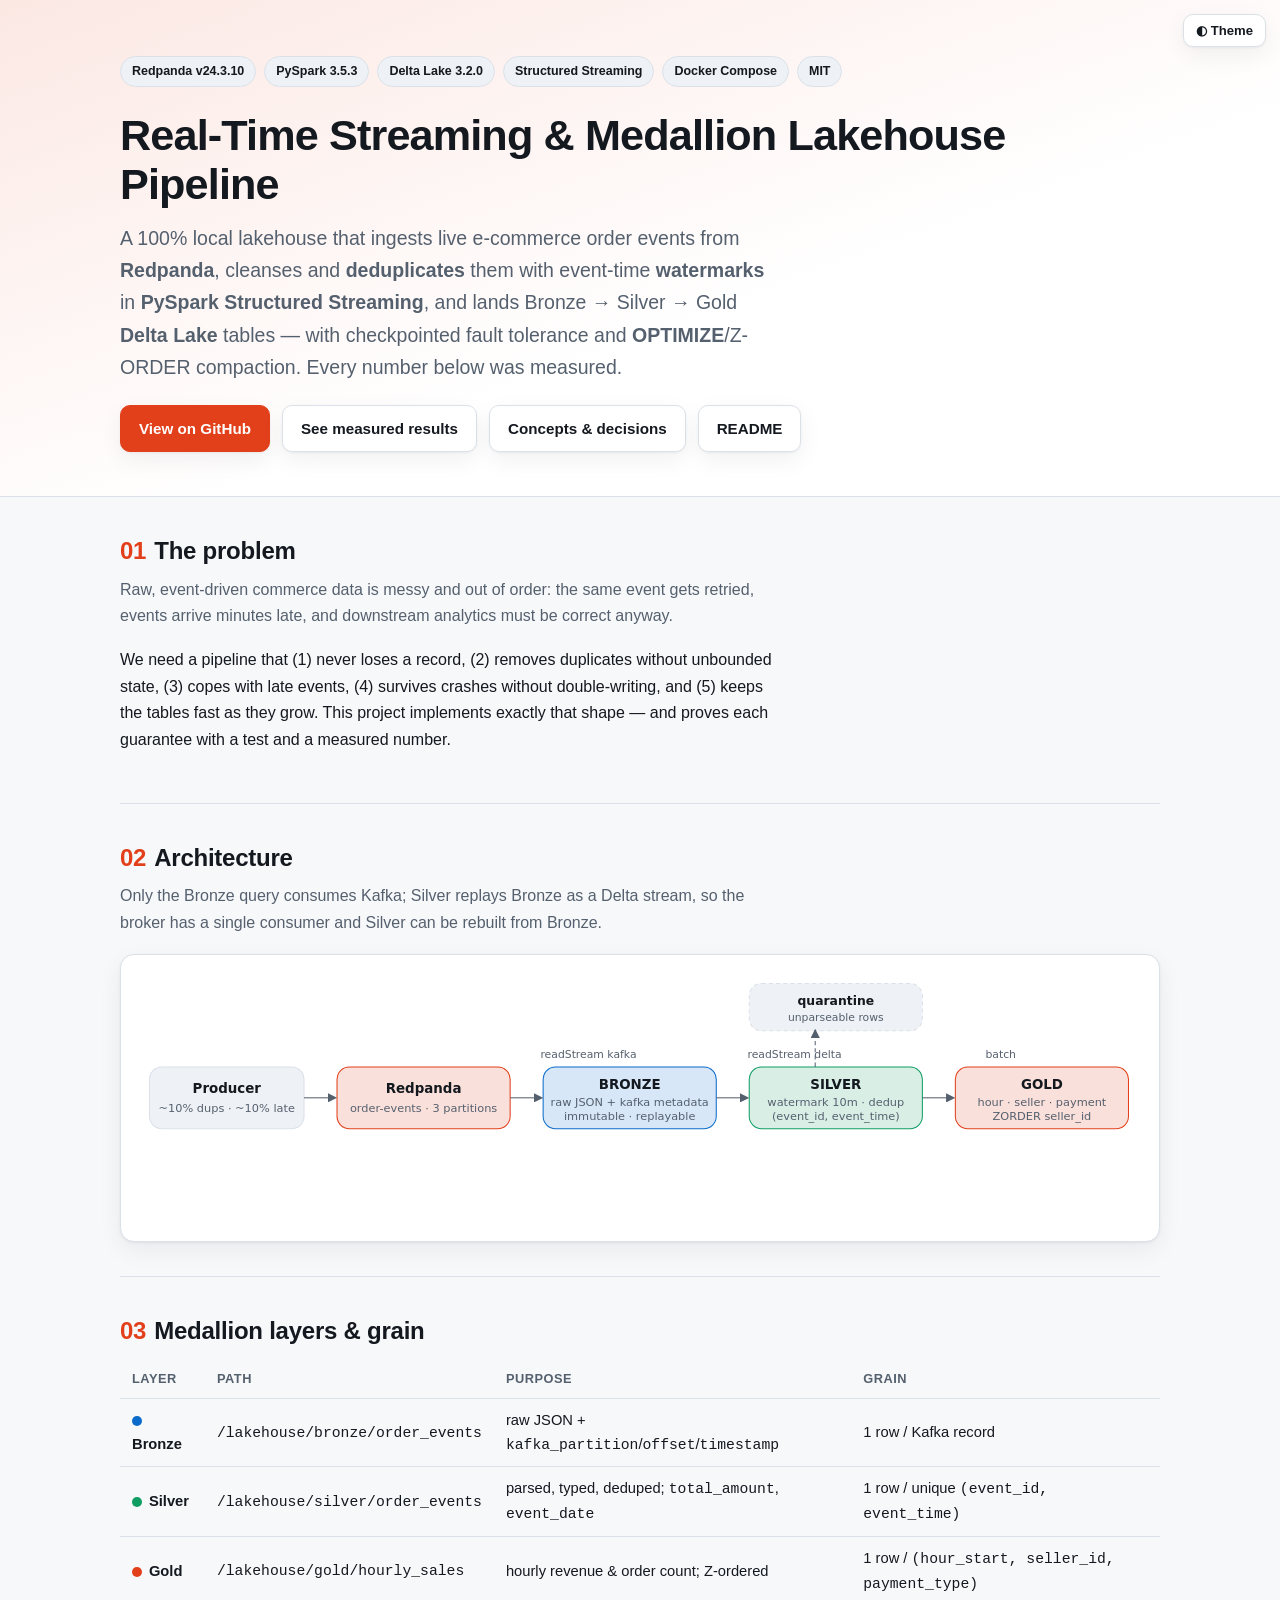
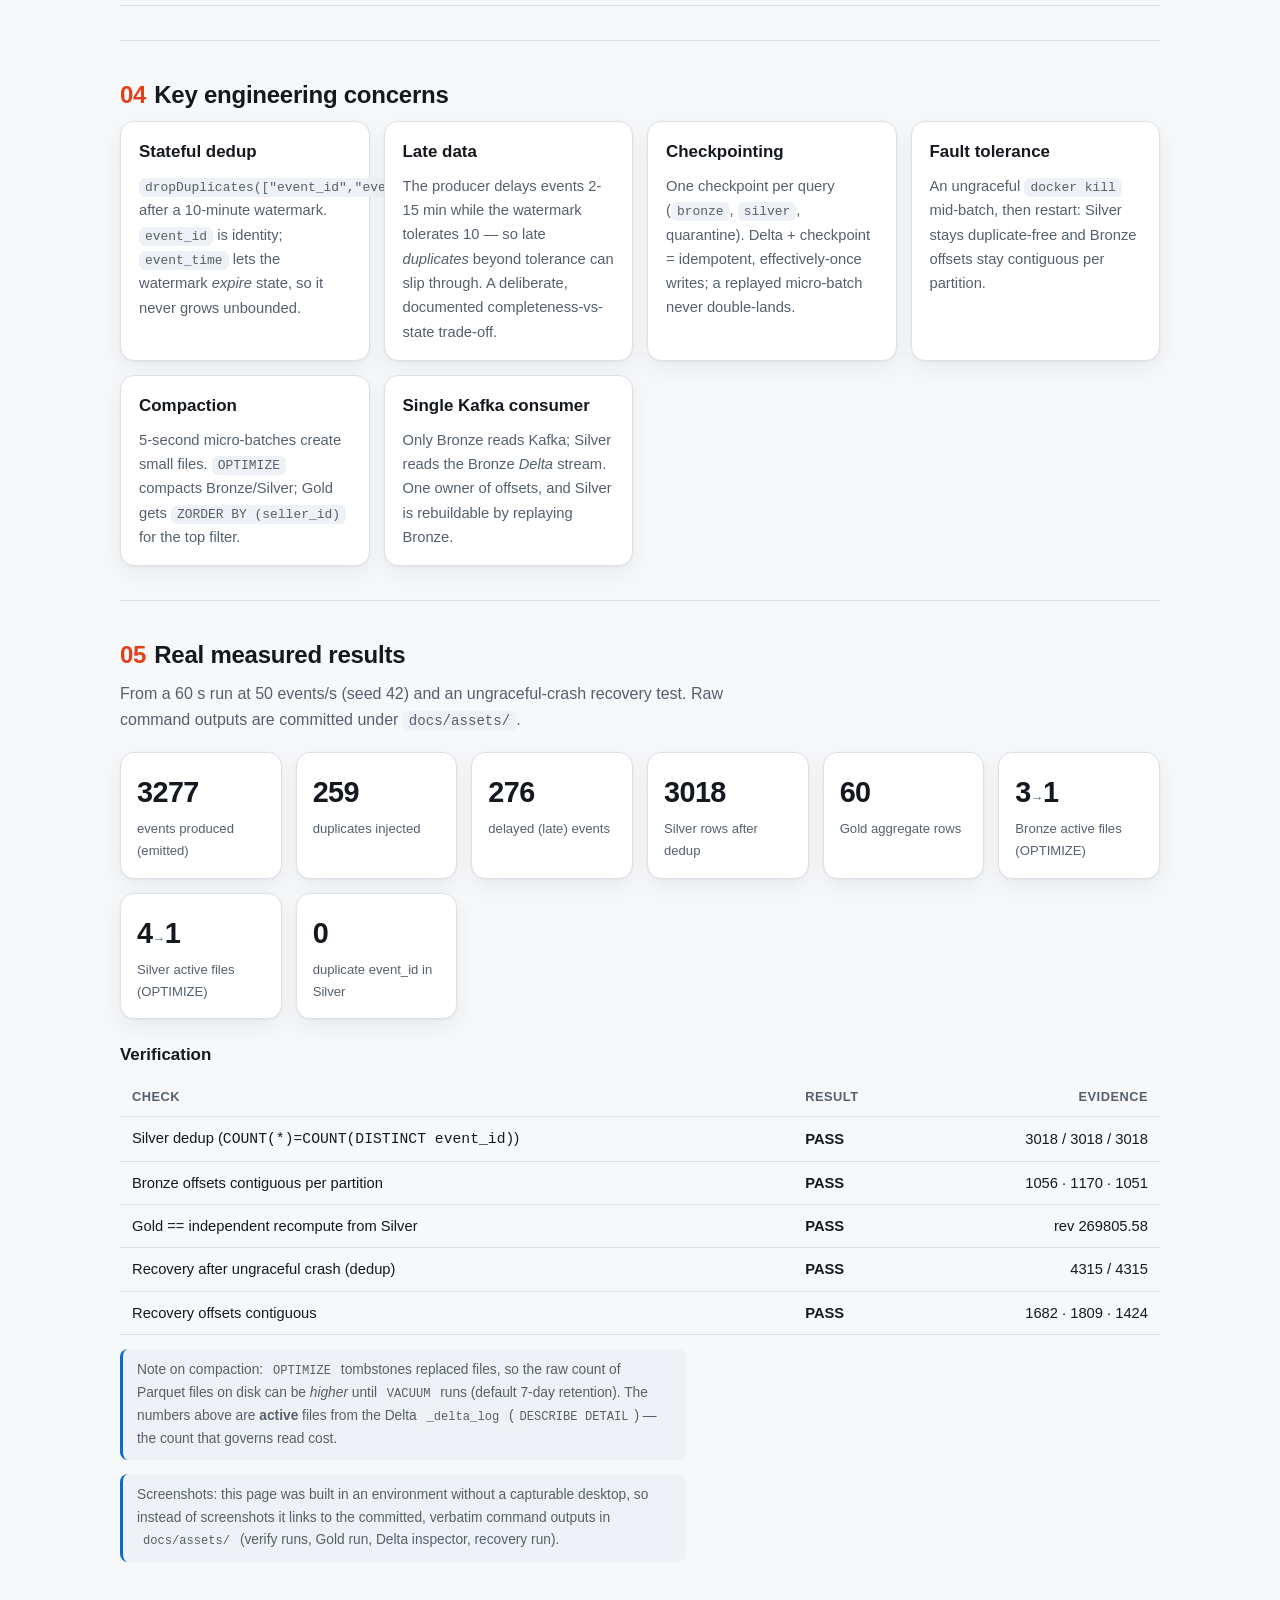
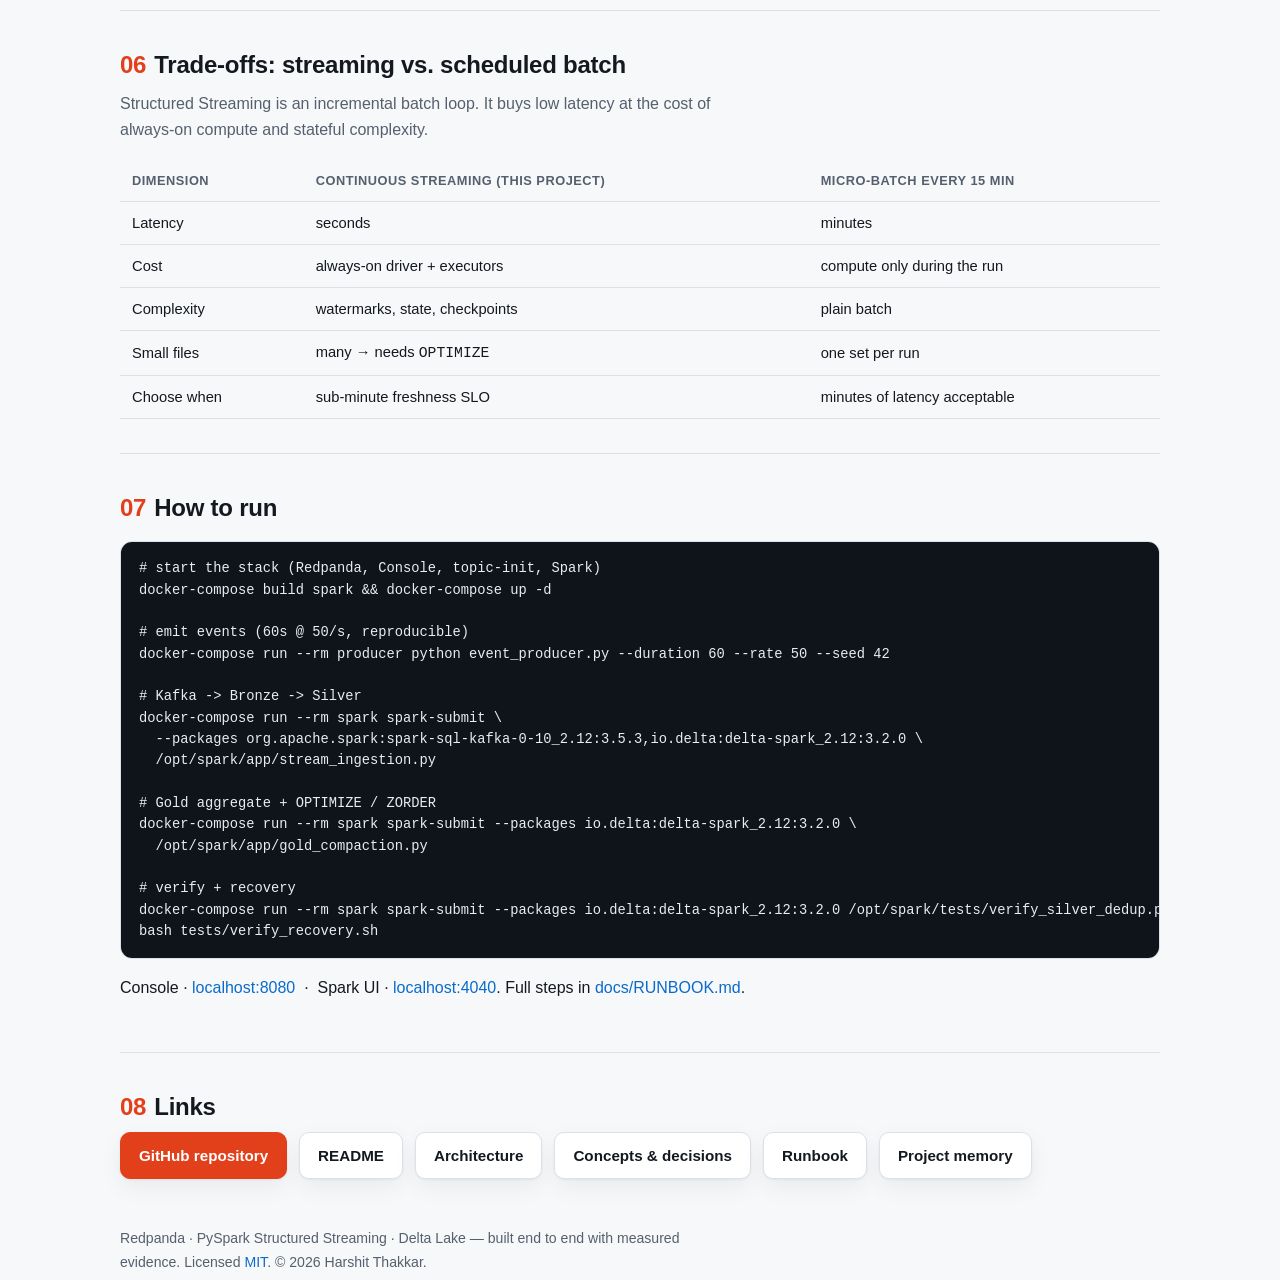
==== docs/index.html @ bb880f4d "docs: add README, architecture, concepts/decisions, runbook, MIT license, showcase page - README: ar" ====
<!DOCTYPE html>
<html lang="en">
<head>
<meta charset="utf-8" />
<meta name="viewport" content="width=device-width, initial-scale=1" />
<title>Real-Time Streaming & Medallion Lakehouse Pipeline — Redpanda · Spark · Delta Lake</title>
<meta name="description" content="A 100% local Medallion lakehouse: Redpanda (Kafka) → PySpark Structured Streaming → Delta Lake, with event-time watermark dedup, checkpoint recovery, and OPTIMIZE/Z-ORDER compaction. Real measured results." />
<meta name="author" content="Harshit Thakkar" />
<meta name="color-scheme" content="light dark" />
<meta property="og:type" content="website" />
<meta property="og:title" content="Real-Time Streaming & Medallion Lakehouse Pipeline" />
<meta property="og:description" content="Redpanda + PySpark Structured Streaming + Delta Lake. Watermark dedup (3277→3018 rows), checkpoint recovery, and OPTIMIZE (Bronze 3→1, Silver 4→1 active files). All numbers measured." />
<meta property="og:site_name" content="Medallion Lakehouse Pipeline" />
<meta name="twitter:card" content="summary_large_image" />
<meta name="twitter:title" content="Real-Time Streaming & Medallion Lakehouse Pipeline" />
<meta name="twitter:description" content="Redpanda + PySpark Structured Streaming + Delta Lake, with real measured results." />
<style>
  :root {
    --bg: #f7f8fa; --surface: #ffffff; --surface-2: #eef1f5;
    --text: #14181f; --muted: #55606e; --border: #dbe1e8;
    --accent: #e2401b; --accent-2: #0b6bcb; --accent-3: #0f9d63;
    --code-bg: #0f141b; --code-text: #e8edf3;
    --shadow: 0 1px 3px rgba(16,24,40,.06), 0 8px 24px rgba(16,24,40,.06);
    --radius: 14px; --maxw: 1080px;
  }
  @media (prefers-color-scheme: dark) {
    :root {
      --bg: #0b0f14; --surface: #131a22; --surface-2: #1b232e;
      --text: #e9eef5; --muted: #9aa7b6; --border: #253040;
      --accent: #ff6a45; --accent-2: #62b0ff; --accent-3: #4ad19a;
      --code-bg: #05080c; --code-text: #e8edf3;
      --shadow: 0 1px 3px rgba(0,0,0,.4), 0 10px 30px rgba(0,0,0,.35);
    }
  }
  :root[data-theme="light"] {
    --bg: #f7f8fa; --surface: #ffffff; --surface-2: #eef1f5;
    --text: #14181f; --muted: #55606e; --border: #dbe1e8;
    --accent: #e2401b; --accent-2: #0b6bcb; --accent-3: #0f9d63;
    --code-bg: #0f141b; --code-text: #e8edf3; --shadow: 0 1px 3px rgba(16,24,40,.06), 0 8px 24px rgba(16,24,40,.06);
  }
  :root[data-theme="dark"] {
    --bg: #0b0f14; --surface: #131a22; --surface-2: #1b232e;
    --text: #e9eef5; --muted: #9aa7b6; --border: #253040;
    --accent: #ff6a45; --accent-2: #62b0ff; --accent-3: #4ad19a;
    --code-bg: #05080c; --code-text: #e8edf3; --shadow: 0 1px 3px rgba(0,0,0,.4), 0 10px 30px rgba(0,0,0,.35);
  }
  * { box-sizing: border-box; }
  html { scroll-behavior: smooth; }
  body {
    margin: 0; background: var(--bg); color: var(--text);
    font: 16px/1.65 -apple-system, BlinkMacSystemFont, "Segoe UI", Roboto, Helvetica, Arial, sans-serif;
    -webkit-font-smoothing: antialiased;
  }
  a { color: var(--accent-2); text-decoration: none; }
  a:hover { text-decoration: underline; }
  .wrap { max-width: var(--maxw); margin: 0 auto; padding: 0 20px; }
  header.hero {
    background: linear-gradient(160deg, color-mix(in srgb, var(--accent) 12%, var(--surface)), var(--surface) 60%);
    border-bottom: 1px solid var(--border);
    padding: 56px 0 44px;
  }
  .hero h1 { font-size: clamp(1.7rem, 4.2vw, 2.7rem); line-height: 1.15; margin: 0 0 12px; letter-spacing: -.02em; }
  .hero .pitch { font-size: clamp(1rem, 2.2vw, 1.22rem); color: var(--muted); max-width: 60ch; margin: 0 0 22px; }
  .badges { display: flex; flex-wrap: wrap; gap: 8px; margin-bottom: 24px; }
  .badge {
    font-size: .78rem; font-weight: 600; padding: 4px 11px; border-radius: 999px;
    background: var(--surface-2); border: 1px solid var(--border); color: var(--text);
  }
  .cta { display: flex; flex-wrap: wrap; gap: 12px; }
  .btn {
    display: inline-block; padding: 10px 18px; border-radius: 10px; font-weight: 600; font-size: .95rem;
    border: 1px solid var(--border); background: var(--surface); color: var(--text); box-shadow: var(--shadow);
  }
  .btn.primary { background: var(--accent); border-color: var(--accent); color: #fff; }
  .btn.primary:hover { filter: brightness(1.06); }
  .btn:hover { text-decoration: none; }
  main { padding: 8px 0 60px; }
  section { padding: 34px 0; border-bottom: 1px solid var(--border); }
  section:last-child { border-bottom: 0; }
  h2 { font-size: 1.5rem; letter-spacing: -.01em; margin: 0 0 6px; }
  h2 .num { color: var(--accent); font-variant-numeric: tabular-nums; margin-right: 8px; }
  .lead { color: var(--muted); margin: 0 0 18px; max-width: 72ch; }
  h3 { font-size: 1.06rem; margin: 22px 0 8px; }
  p { max-width: 74ch; }
  pre {
    background: var(--code-bg); color: var(--code-text); border-radius: 12px; padding: 16px 18px;
    overflow-x: auto; font-size: .86rem; line-height: 1.55; border: 1px solid var(--border);
  }
  code { font-family: "SF Mono", ui-monospace, SFMono-Regular, Menlo, Consolas, monospace; }
  p code, li code { background: var(--surface-2); padding: 2px 6px; border-radius: 6px; font-size: .88em; }
  .diagram { background: var(--surface); border: 1px solid var(--border); border-radius: var(--radius); padding: 14px; box-shadow: var(--shadow); overflow-x: auto; }
  .diagram svg { display: block; width: 100%; height: auto; min-width: 720px; }
  .cards { display: grid; grid-template-columns: repeat(auto-fit, minmax(220px, 1fr)); gap: 14px; }
  .card { background: var(--surface); border: 1px solid var(--border); border-radius: var(--radius); padding: 16px 18px; box-shadow: var(--shadow); }
  .card h3 { margin-top: 0; }
  .card p { color: var(--muted); font-size: .92rem; margin: 6px 0 0; }
  .kpis { display: grid; grid-template-columns: repeat(auto-fit, minmax(150px, 1fr)); gap: 14px; margin-top: 8px; }
  .kpi { background: var(--surface); border: 1px solid var(--border); border-radius: var(--radius); padding: 16px; box-shadow: var(--shadow); }
  .kpi .v { font-size: clamp(1.3rem, 3vw, 1.8rem); font-weight: 700; letter-spacing: -.02em; font-variant-numeric: tabular-nums; }
  .kpi .v .u { font-size: .8rem; color: var(--muted); font-weight: 500; }
  .kpi .l { font-size: .82rem; color: var(--muted); margin-top: 2px; }
  table { width: 100%; border-collapse: collapse; margin-top: 8px; font-size: .92rem; }
  th, td { text-align: left; padding: 9px 12px; border-bottom: 1px solid var(--border); }
  th { color: var(--muted); font-weight: 600; font-size: .8rem; text-transform: uppercase; letter-spacing: .04em; }
  td.num, th.num { text-align: right; font-variant-numeric: tabular-nums; }
  .layer-pill { display:inline-block; width:.62rem; height:.62rem; border-radius:50%; margin-right:7px; vertical-align: middle; }
  .b { background: var(--accent-2);} .s { background: var(--accent-3);} .g { background: var(--accent);}
  .note { font-size: .86rem; color: var(--muted); background: var(--surface-2); border-left: 3px solid var(--accent-2); padding: 10px 14px; border-radius: 8px; }
  footer { padding: 28px 0 50px; color: var(--muted); font-size: .88rem; }
  .toggle {
    position: fixed; top: 14px; right: 14px; z-index: 20; cursor: pointer;
    background: var(--surface); color: var(--text); border: 1px solid var(--border);
    border-radius: 10px; padding: 8px 12px; font-size: .82rem; font-weight: 600; box-shadow: var(--shadow);
  }
  .skip { position:absolute; left:-999px; } .skip:focus { left: 12px; top: 12px; background: var(--surface); padding: 8px 12px; border-radius: 8px; z-index: 30; }
  @media (max-width: 620px) { header.hero { padding: 44px 0 34px; } section { padding: 26px 0; } }
  @media (prefers-reduced-motion: reduce) { html { scroll-behavior: auto; } }
</style>
</head>
<body>
<a class="skip" href="#main">Skip to content</a>
<button class="toggle" id="themeToggle" aria-label="Toggle colour theme">◐ Theme</button>

<header class="hero">
  <div class="wrap">
    <div class="badges" aria-label="Technology stack">
      <span class="badge">Redpanda v24.3.10</span>
      <span class="badge">PySpark 3.5.3</span>
      <span class="badge">Delta Lake 3.2.0</span>
      <span class="badge">Structured Streaming</span>
      <span class="badge">Docker Compose</span>
      <span class="badge">MIT</span>
    </div>
    <h1>Real-Time Streaming &amp; Medallion Lakehouse Pipeline</h1>
    <p class="pitch">A 100% local lakehouse that ingests live e-commerce order events from
      <strong>Redpanda</strong>, cleanses and <strong>deduplicates</strong> them with event-time
      <strong>watermarks</strong> in <strong>PySpark Structured Streaming</strong>, and lands
      Bronze → Silver → Gold <strong>Delta Lake</strong> tables — with checkpointed fault
      tolerance and <strong>OPTIMIZE</strong>/Z-ORDER compaction. Every number below was measured.</p>
    <div class="cta">
      <a class="btn primary" href="https://github.com/saber2164/Real-Time-Streaming-Medallion-Lakehouse-Pipeline-">View on GitHub</a>
      <a class="btn" href="#results">See measured results</a>
      <a class="btn" href="../docs/CONCEPTS_AND_DESIGN_DECISIONS.md">Concepts &amp; decisions</a>
      <a class="btn" href="../README.md">README</a>
    </div>
  </div>
</header>

<main id="main" class="wrap">

  <section id="problem">
    <h2><span class="num">01</span>The problem</h2>
    <p class="lead">Raw, event-driven commerce data is messy and out of order: the same event
      gets retried, events arrive minutes late, and downstream analytics must be correct anyway.</p>
    <p>We need a pipeline that (1) never loses a record, (2) removes duplicates without unbounded
      state, (3) copes with late events, (4) survives crashes without double-writing, and
      (5) keeps the tables fast as they grow. This project implements exactly that shape — and
      proves each guarantee with a test and a measured number.</p>
  </section>

  <section id="architecture">
    <h2><span class="num">02</span>Architecture</h2>
    <p class="lead">Only the Bronze query consumes Kafka; Silver replays Bronze as a Delta stream,
      so the broker has a single consumer and Silver can be rebuilt from Bronze.</p>
    <div class="diagram">
      <svg viewBox="0 0 980 250" role="img" aria-label="Pipeline diagram: producer to Redpanda to Bronze to Silver to Gold, with a quarantine branch">
        <defs>
          <marker id="arw" markerWidth="9" markerHeight="9" refX="7" refY="4.5" orient="auto">
            <path d="M0,0 L9,4.5 L0,9 z" fill="var(--muted)"/>
          </marker>
        </defs>
        <g font-family="ui-sans-serif, system-ui, sans-serif" font-size="13">
          <!-- Producer -->
          <rect x="14" y="95" width="150" height="60" rx="12" fill="var(--surface-2)" stroke="var(--border)"/>
          <text x="89" y="120" text-anchor="middle" fill="var(--text)" font-weight="700">Producer</text>
          <text x="89" y="139" text-anchor="middle" fill="var(--muted)" font-size="11">~10% dups · ~10% late</text>

          <!-- Redpanda -->
          <rect x="196" y="95" width="168" height="60" rx="12" fill="color-mix(in srgb, var(--accent) 16%, var(--surface))" stroke="var(--accent)"/>
          <text x="280" y="120" text-anchor="middle" fill="var(--text)" font-weight="700">Redpanda</text>
          <text x="280" y="139" text-anchor="middle" fill="var(--muted)" font-size="11">order-events · 3 partitions</text>

          <!-- Bronze -->
          <rect x="396" y="95" width="168" height="60" rx="12" fill="color-mix(in srgb, var(--accent-2) 16%, var(--surface))" stroke="var(--accent-2)"/>
          <text x="480" y="116" text-anchor="middle" fill="var(--text)" font-weight="700">BRONZE</text>
          <text x="480" y="133" text-anchor="middle" fill="var(--muted)" font-size="11">raw JSON + kafka metadata</text>
          <text x="480" y="147" text-anchor="middle" fill="var(--muted)" font-size="11">immutable · replayable</text>

          <!-- Silver -->
          <rect x="596" y="95" width="168" height="60" rx="12" fill="color-mix(in srgb, var(--accent-3) 16%, var(--surface))" stroke="var(--accent-3)"/>
          <text x="680" y="116" text-anchor="middle" fill="var(--text)" font-weight="700">SILVER</text>
          <text x="680" y="133" text-anchor="middle" fill="var(--muted)" font-size="11">watermark 10m · dedup</text>
          <text x="680" y="147" text-anchor="middle" fill="var(--muted)" font-size="11">(event_id, event_time)</text>

          <!-- Gold -->
          <rect x="796" y="95" width="168" height="60" rx="12" fill="color-mix(in srgb, var(--accent) 16%, var(--surface))" stroke="var(--accent)"/>
          <text x="880" y="116" text-anchor="middle" fill="var(--text)" font-weight="700">GOLD</text>
          <text x="880" y="133" text-anchor="middle" fill="var(--muted)" font-size="11">hour · seller · payment</text>
          <text x="880" y="147" text-anchor="middle" fill="var(--muted)" font-size="11">ZORDER seller_id</text>

          <!-- Quarantine -->
          <rect x="596" y="14" width="168" height="46" rx="12" fill="var(--surface-2)" stroke="var(--border)" stroke-dasharray="4 3"/>
          <text x="680" y="35" text-anchor="middle" fill="var(--text)" font-size="12" font-weight="600">quarantine</text>
          <text x="680" y="50" text-anchor="middle" fill="var(--muted)" font-size="10.5">unparseable rows</text>

          <!-- arrows -->
          <line x1="164" y1="125" x2="194" y2="125" stroke="var(--muted)" marker-end="url(#arw)"/>
          <line x1="364" y1="125" x2="394" y2="125" stroke="var(--muted)" marker-end="url(#arw)"/>
          <line x1="564" y1="125" x2="594" y2="125" stroke="var(--muted)" marker-end="url(#arw)"/>
          <line x1="764" y1="125" x2="794" y2="125" stroke="var(--muted)" marker-end="url(#arw)"/>
          <path d="M660,95 C660,70 660,60 660,60" fill="none" stroke="var(--muted)" marker-end="url(#arw)" stroke-dasharray="4 3"/>
          <text x="440" y="86" text-anchor="middle" fill="var(--muted)" font-size="10.5">readStream kafka</text>
          <text x="640" y="86" text-anchor="middle" fill="var(--muted)" font-size="10.5">readStream delta</text>
          <text x="840" y="86" text-anchor="middle" fill="var(--muted)" font-size="10.5">batch</text>
        </g>
      </svg>
    </div>
  </section>

  <section id="layers">
    <h2><span class="num">03</span>Medallion layers &amp; grain</h2>
    <table>
      <thead><tr><th>Layer</th><th>Path</th><th>Purpose</th><th>Grain</th></tr></thead>
      <tbody>
        <tr><td><span class="layer-pill b"></span><strong>Bronze</strong></td><td><code>/lakehouse/bronze/order_events</code></td><td>raw JSON + <code>kafka_partition</code>/<code>offset</code>/<code>timestamp</code></td><td>1 row / Kafka record</td></tr>
        <tr><td><span class="layer-pill s"></span><strong>Silver</strong></td><td><code>/lakehouse/silver/order_events</code></td><td>parsed, typed, deduped; <code>total_amount</code>, <code>event_date</code></td><td>1 row / unique <code>(event_id, event_time)</code></td></tr>
        <tr><td><span class="layer-pill g"></span><strong>Gold</strong></td><td><code>/lakehouse/gold/hourly_sales</code></td><td>hourly revenue &amp; order count; Z-ordered</td><td>1 row / <code>(hour_start, seller_id, payment_type)</code></td></tr>
      </tbody>
    </table>
  </section>

  <section id="concerns">
    <h2><span class="num">04</span>Key engineering concerns</h2>
    <div class="cards">
      <div class="card">
        <h3>Stateful dedup</h3>
        <p><code>dropDuplicates(["event_id","event_time"])</code> after a 10-minute watermark.
          <code>event_id</code> is identity; <code>event_time</code> lets the watermark <em>expire</em>
          state, so it never grows unbounded.</p>
      </div>
      <div class="card">
        <h3>Late data</h3>
        <p>The producer delays events 2-15 min while the watermark tolerates 10 — so late
          <em>duplicates</em> beyond tolerance can slip through. A deliberate, documented
          completeness-vs-state trade-off.</p>
      </div>
      <div class="card">
        <h3>Checkpointing</h3>
        <p>One checkpoint per query (<code>bronze</code>, <code>silver</code>, quarantine).
          Delta + checkpoint = idempotent, effectively-once writes; a replayed micro-batch
          never double-lands.</p>
      </div>
      <div class="card">
        <h3>Fault tolerance</h3>
        <p>An ungraceful <code>docker kill</code> mid-batch, then restart: Silver stays duplicate-free
          and Bronze offsets stay contiguous per partition.</p>
      </div>
      <div class="card">
        <h3>Compaction</h3>
        <p>5-second micro-batches create small files. <code>OPTIMIZE</code> compacts Bronze/Silver;
          Gold gets <code>ZORDER BY (seller_id)</code> for the top filter.</p>
      </div>
      <div class="card">
        <h3>Single Kafka consumer</h3>
        <p>Only Bronze reads Kafka; Silver reads the Bronze <em>Delta</em> stream. One owner of
          offsets, and Silver is rebuildable by replaying Bronze.</p>
      </div>
    </div>
  </section>

  <section id="results">
    <h2><span class="num">05</span>Real measured results</h2>
    <p class="lead">From a 60 s run at 50 events/s (seed 42) and an ungraceful-crash recovery
      test. Raw command outputs are committed under <code>docs/assets/</code>.</p>
    <div class="kpis">
      <div class="kpi"><div class="v">3277</div><div class="l">events produced (emitted)</div></div>
      <div class="kpi"><div class="v">259</div><div class="l">duplicates injected</div></div>
      <div class="kpi"><div class="v">276</div><div class="l">delayed (late) events</div></div>
      <div class="kpi"><div class="v">3018</div><div class="l">Silver rows after dedup</div></div>
      <div class="kpi"><div class="v">60</div><div class="l">Gold aggregate rows</div></div>
      <div class="kpi"><div class="v">3<span class="u">→</span>1</div><div class="l">Bronze active files (OPTIMIZE)</div></div>
      <div class="kpi"><div class="v">4<span class="u">→</span>1</div><div class="l">Silver active files (OPTIMIZE)</div></div>
      <div class="kpi"><div class="v">0</div><div class="l">duplicate event_id in Silver</div></div>
    </div>

    <h3>Verification</h3>
    <table>
      <thead><tr><th>Check</th><th>Result</th><th class="num">Evidence</th></tr></thead>
      <tbody>
        <tr><td>Silver dedup (<code>COUNT(*)=COUNT(DISTINCT event_id)</code>)</td><td><strong>PASS</strong></td><td class="num">3018 / 3018 / 3018</td></tr>
        <tr><td>Bronze offsets contiguous per partition</td><td><strong>PASS</strong></td><td class="num">1056 · 1170 · 1051</td></tr>
        <tr><td>Gold == independent recompute from Silver</td><td><strong>PASS</strong></td><td class="num">rev 269805.58</td></tr>
        <tr><td>Recovery after ungraceful crash (dedup)</td><td><strong>PASS</strong></td><td class="num">4315 / 4315</td></tr>
        <tr><td>Recovery offsets contiguous</td><td><strong>PASS</strong></td><td class="num">1682 · 1809 · 1424</td></tr>
      </tbody>
    </table>

    <p class="note">Note on compaction: <code>OPTIMIZE</code> tombstones replaced files, so the
      raw count of Parquet files on disk can be <em>higher</em> until <code>VACUUM</code> runs
      (default 7-day retention). The numbers above are <strong>active</strong> files from the
      Delta <code>_delta_log</code> (<code>DESCRIBE DETAIL</code>) — the count that governs read cost.</p>

    <p class="note">Screenshots: this page was built in an environment without a capturable
      desktop, so instead of screenshots it links to the committed, verbatim command outputs in
      <code>docs/assets/</code> (verify runs, Gold run, Delta inspector, recovery run).</p>
  </section>

  <section id="tradeoffs">
    <h2><span class="num">06</span>Trade-offs: streaming vs. scheduled batch</h2>
    <p class="lead">Structured Streaming is an incremental batch loop. It buys low latency at the
      cost of always-on compute and stateful complexity.</p>
    <table>
      <thead><tr><th>Dimension</th><th>Continuous streaming (this project)</th><th>Micro-batch every 15 min</th></tr></thead>
      <tbody>
        <tr><td>Latency</td><td>seconds</td><td>minutes</td></tr>
        <tr><td>Cost</td><td>always-on driver + executors</td><td>compute only during the run</td></tr>
        <tr><td>Complexity</td><td>watermarks, state, checkpoints</td><td>plain batch</td></tr>
        <tr><td>Small files</td><td>many → needs <code>OPTIMIZE</code></td><td>one set per run</td></tr>
        <tr><td>Choose when</td><td>sub-minute freshness SLO</td><td>minutes of latency acceptable</td></tr>
      </tbody>
    </table>
  </section>

  <section id="run">
    <h2><span class="num">07</span>How to run</h2>
<pre><code># start the stack (Redpanda, Console, topic-init, Spark)
docker-compose build spark &amp;&amp; docker-compose up -d

# emit events (60s @ 50/s, reproducible)
docker-compose run --rm producer python event_producer.py --duration 60 --rate 50 --seed 42

# Kafka -&gt; Bronze -&gt; Silver
docker-compose run --rm spark spark-submit \
  --packages org.apache.spark:spark-sql-kafka-0-10_2.12:3.5.3,io.delta:delta-spark_2.12:3.2.0 \
  /opt/spark/app/stream_ingestion.py

# Gold aggregate + OPTIMIZE / ZORDER
docker-compose run --rm spark spark-submit --packages io.delta:delta-spark_2.12:3.2.0 \
  /opt/spark/app/gold_compaction.py

# verify + recovery
docker-compose run --rm spark spark-submit --packages io.delta:delta-spark_2.12:3.2.0 /opt/spark/tests/verify_silver_dedup.py
bash tests/verify_recovery.sh</code></pre>
    <p>Console · <a href="http://localhost:8080">localhost:8080</a> &nbsp;·&nbsp; Spark UI ·
      <a href="http://localhost:4040">localhost:4040</a>. Full steps in
      <a href="../docs/RUNBOOK.md">docs/RUNBOOK.md</a>.</p>
  </section>

  <section id="links">
    <h2><span class="num">08</span>Links</h2>
    <div class="cta">
      <a class="btn primary" href="https://github.com/saber2164/Real-Time-Streaming-Medallion-Lakehouse-Pipeline-">GitHub repository</a>
      <a class="btn" href="../README.md">README</a>
      <a class="btn" href="../docs/ARCHITECTURE.md">Architecture</a>
      <a class="btn" href="../docs/CONCEPTS_AND_DESIGN_DECISIONS.md">Concepts &amp; decisions</a>
      <a class="btn" href="../docs/RUNBOOK.md">Runbook</a>
      <a class="btn" href="../PROJECT_MEMORY.md">Project memory</a>
    </div>
  </section>

</main>

<footer class="wrap">
  <p>Redpanda · PySpark Structured Streaming · Delta Lake — built end to end with measured
     evidence. Licensed <a href="../LICENSE">MIT</a>. © 2026 Harshit Thakkar.</p>
</footer>

<script>
  (function () {
    var root = document.documentElement;
    var btn = document.getElementById('themeToggle');
    var saved = null;
    try { saved = localStorage.getItem('theme'); } catch (e) {}
    if (saved) root.setAttribute('data-theme', saved);
    btn.addEventListener('click', function () {
      var current = root.getAttribute('data-theme');
      if (!current) {
        current = window.matchMedia('(prefers-color-scheme: dark)').matches ? 'dark' : 'light';
      }
      var next = current === 'dark' ? 'light' : 'dark';
      root.setAttribute('data-theme', next);
      try { localStorage.setItem('theme', next); } catch (e) {}
    });
  })();
</script>
</body>
</html>
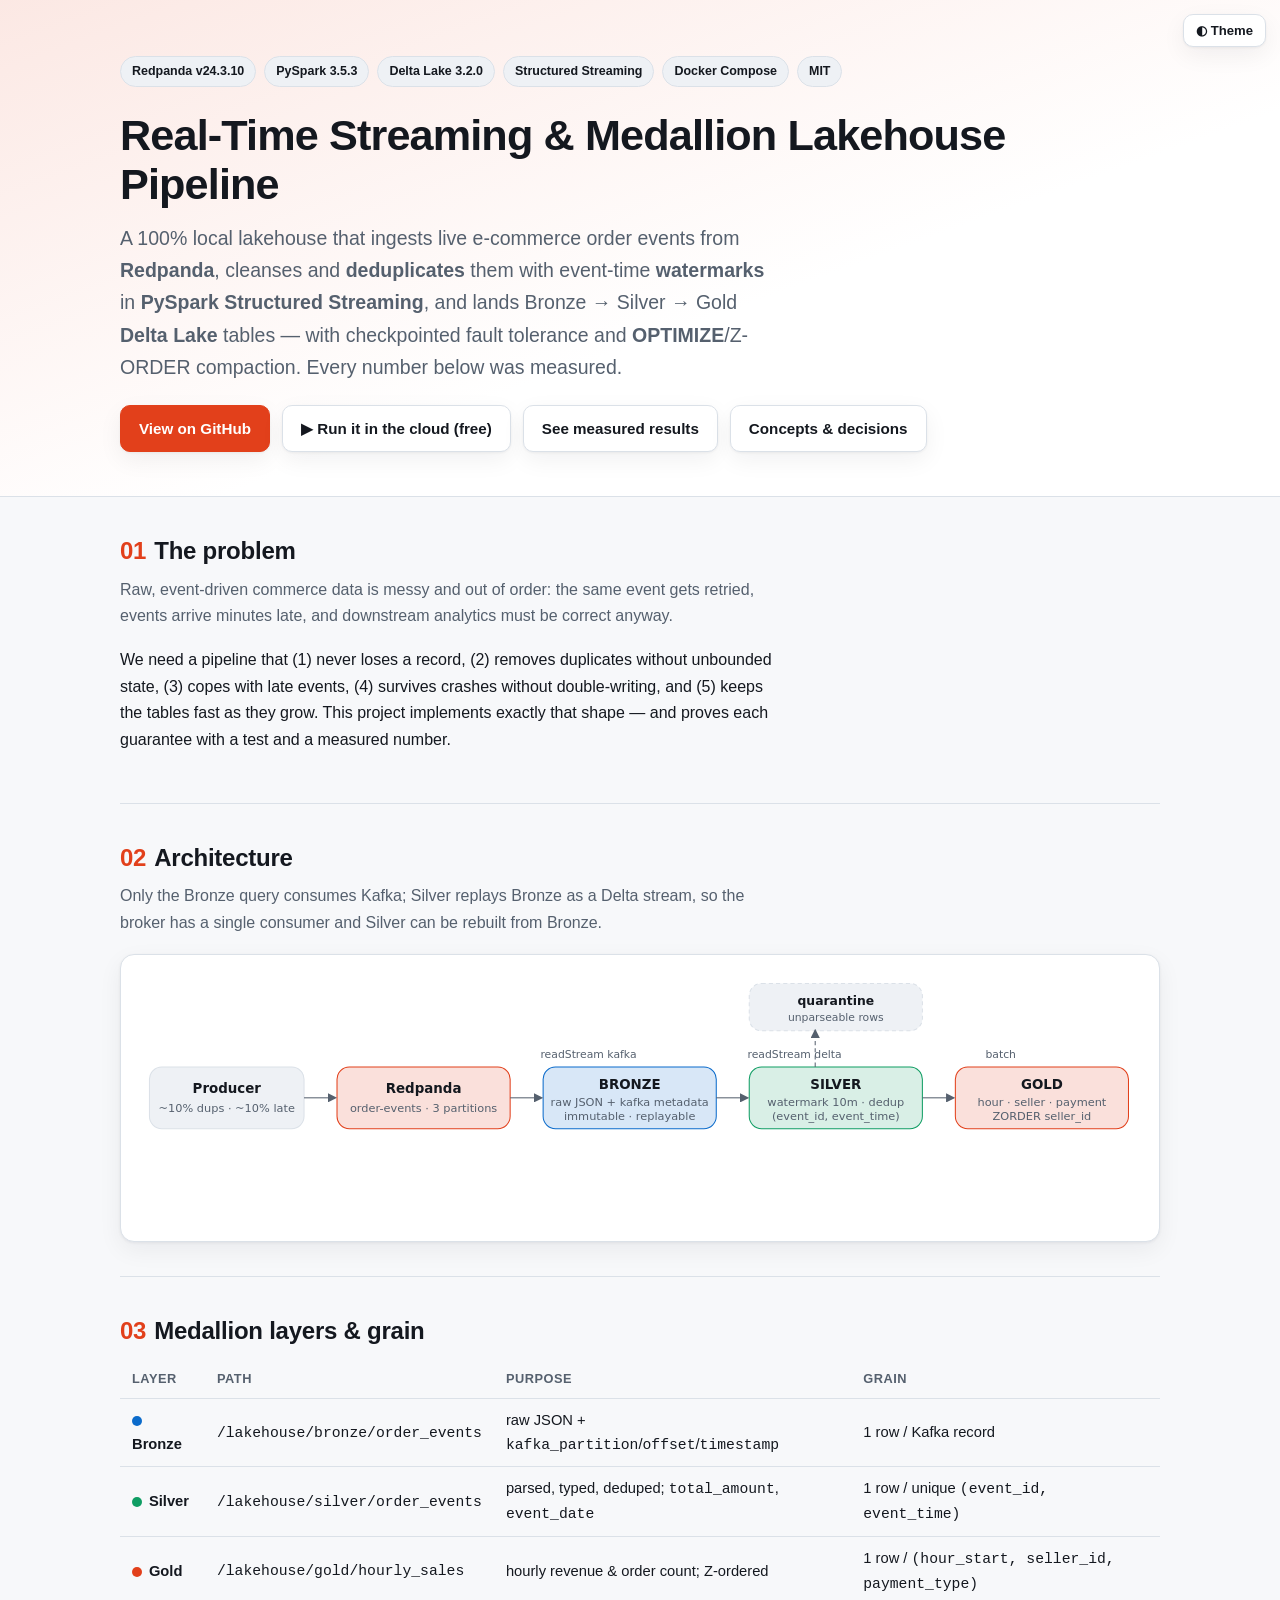
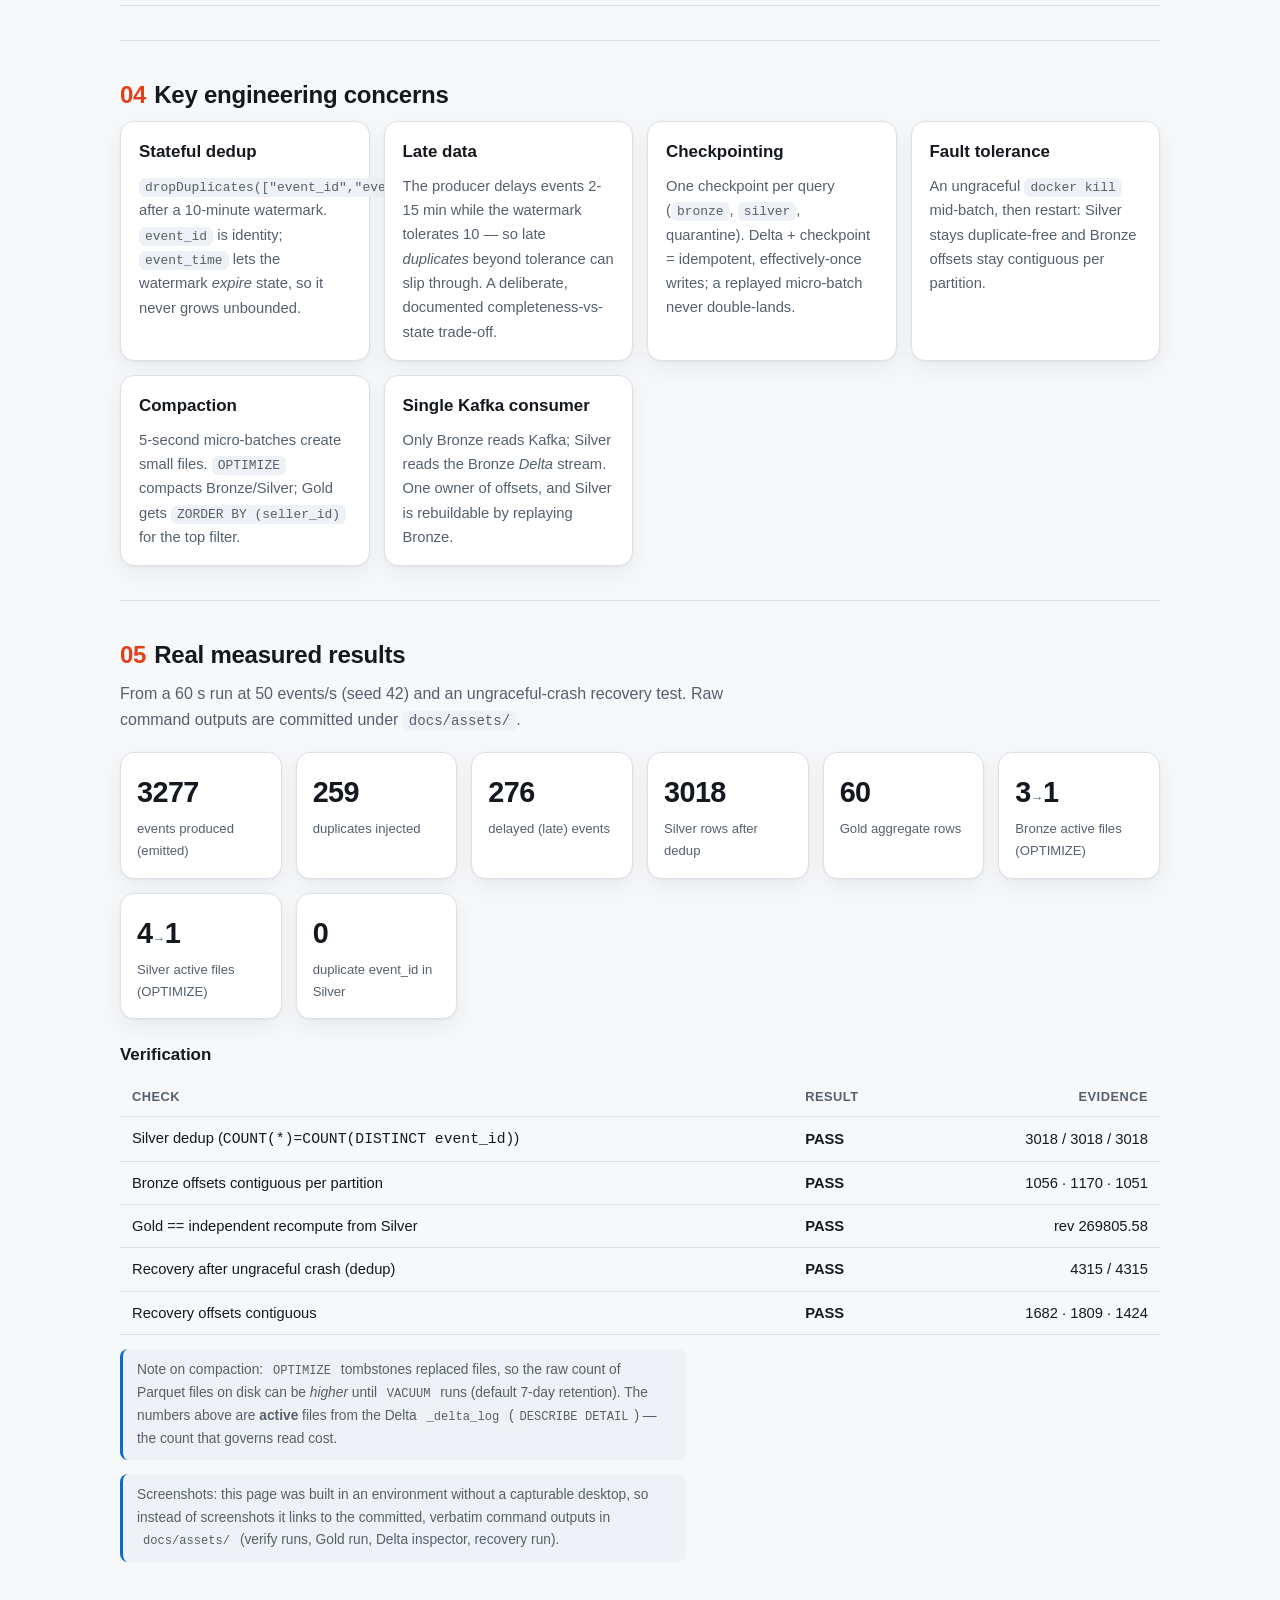
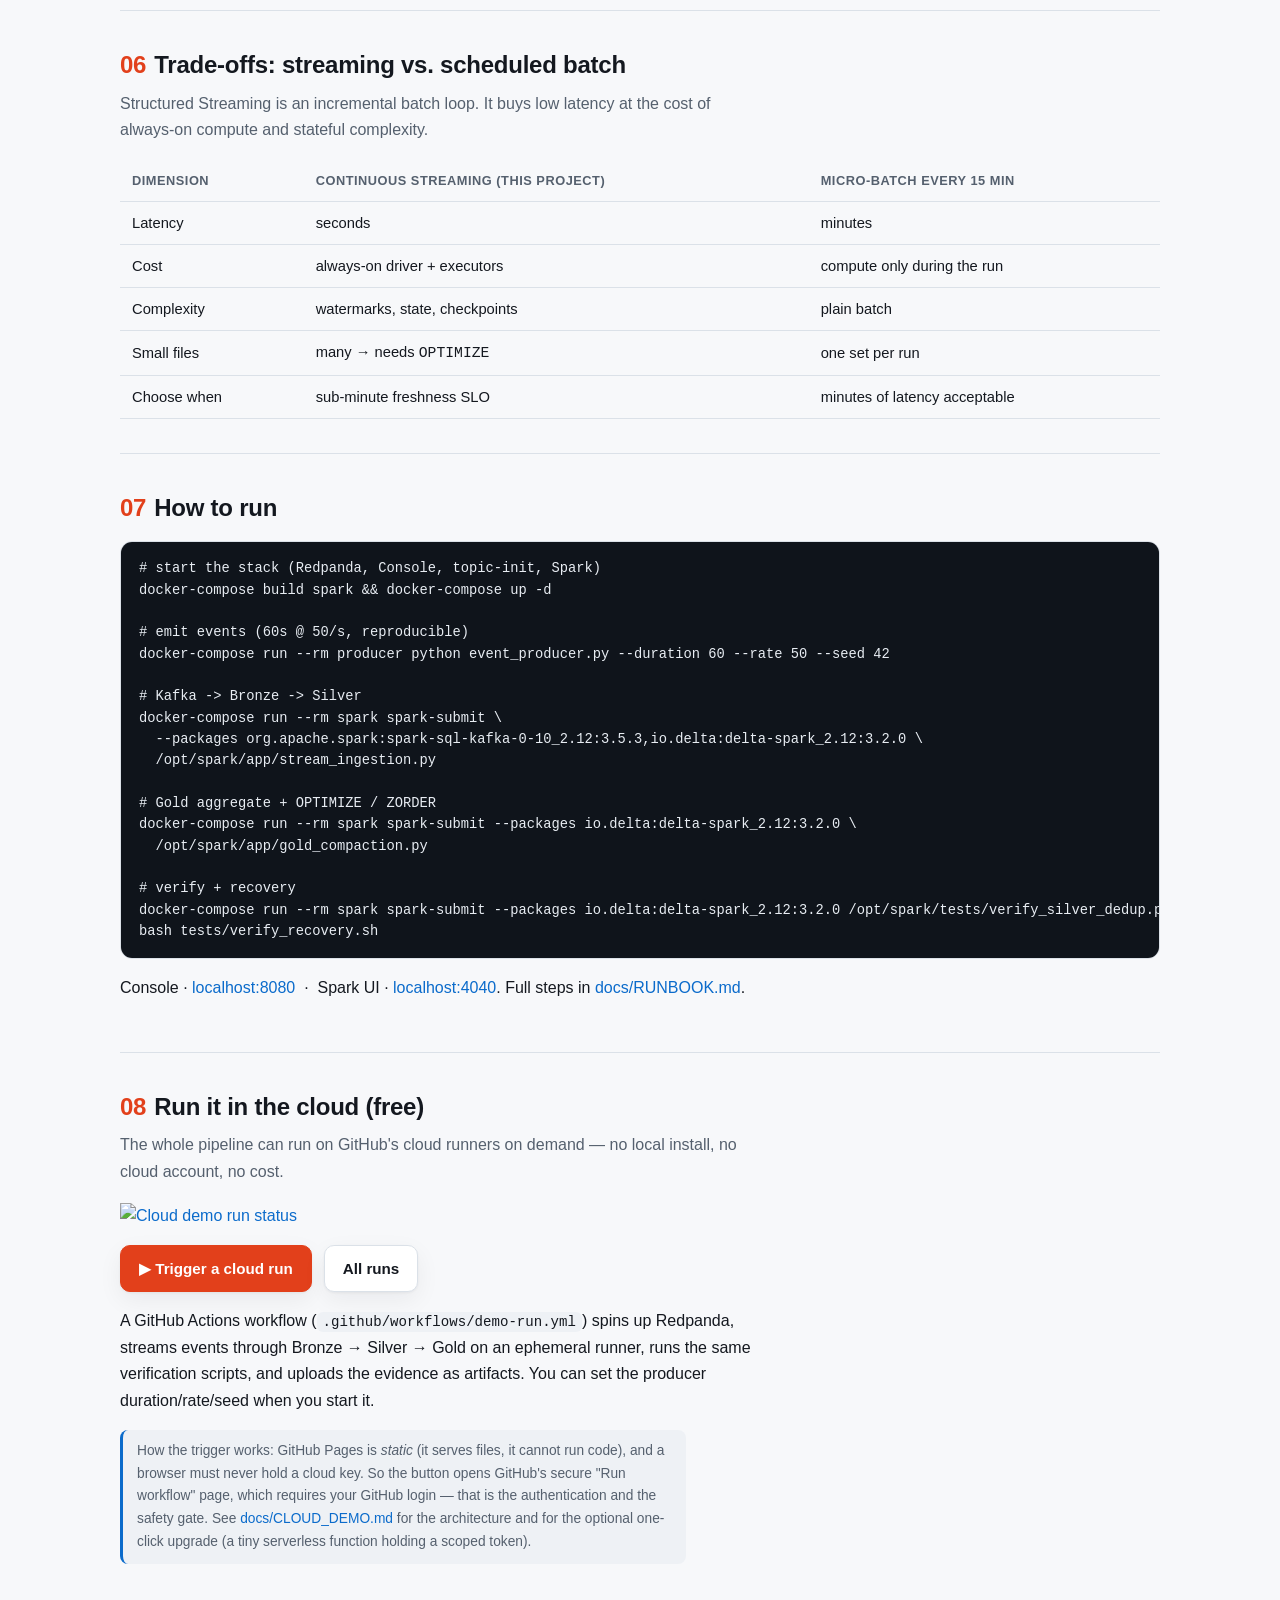
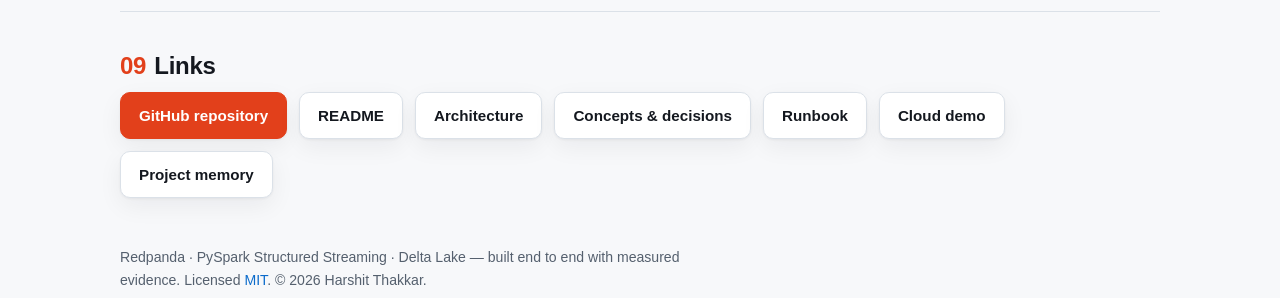
==== commit f52da6d6: "feat(ci): add free on-demand cloud run via GitHub Actions + bounded streaming - .github/workflows/de" ====
--- a/docs/index.html
+++ b/docs/index.html
@@ -139,9 +139,9 @@
       tolerance and <strong>OPTIMIZE</strong>/Z-ORDER compaction. Every number below was measured.</p>
     <div class="cta">
       <a class="btn primary" href="https://github.com/saber2164/Real-Time-Streaming-Medallion-Lakehouse-Pipeline-">View on GitHub</a>
+      <a class="btn" href="https://github.com/saber2164/Real-Time-Streaming-Medallion-Lakehouse-Pipeline-/actions/workflows/demo-run.yml">▶ Run it in the cloud (free)</a>
       <a class="btn" href="#results">See measured results</a>
       <a class="btn" href="../docs/CONCEPTS_AND_DESIGN_DECISIONS.md">Concepts &amp; decisions</a>
-      <a class="btn" href="../README.md">README</a>
     </div>
   </div>
 </header>
@@ -346,14 +346,39 @@
       <a href="../docs/RUNBOOK.md">docs/RUNBOOK.md</a>.</p>
   </section>
 
+  <section id="cloud">
+    <h2><span class="num">08</span>Run it in the cloud (free)</h2>
+    <p class="lead">The whole pipeline can run on GitHub's cloud runners on demand — no local
+      install, no cloud account, no cost.</p>
+    <p><a href="https://github.com/saber2164/Real-Time-Streaming-Medallion-Lakehouse-Pipeline-/actions/workflows/demo-run.yml"><img
+      src="https://github.com/saber2164/Real-Time-Streaming-Medallion-Lakehouse-Pipeline-/actions/workflows/demo-run.yml/badge.svg"
+      alt="Cloud demo run status" /></a></p>
+    <div class="cta">
+      <a class="btn primary" href="https://github.com/saber2164/Real-Time-Streaming-Medallion-Lakehouse-Pipeline-/actions/workflows/demo-run.yml">▶ Trigger a cloud run</a>
+      <a class="btn" href="https://github.com/saber2164/Real-Time-Streaming-Medallion-Lakehouse-Pipeline-/actions">All runs</a>
+    </div>
+    <p style="margin-top:16px">A GitHub Actions workflow
+      (<code>.github/workflows/demo-run.yml</code>) spins up Redpanda, streams events through
+      Bronze → Silver → Gold on an ephemeral runner, runs the same verification scripts, and
+      uploads the evidence as artifacts. You can set the producer duration/rate/seed when you
+      start it.</p>
+    <p class="note">How the trigger works: GitHub Pages is <em>static</em> (it serves files, it
+      cannot run code), and a browser must never hold a cloud key. So the button opens GitHub's
+      secure "Run workflow" page, which requires your GitHub login — that is the authentication
+      and the safety gate. See <a href="../docs/CLOUD_DEMO.md">docs/CLOUD_DEMO.md</a> for the
+      architecture and for the optional one-click upgrade (a tiny serverless function holding a
+      scoped token).</p>
+  </section>
+
   <section id="links">
-    <h2><span class="num">08</span>Links</h2>
+    <h2><span class="num">09</span>Links</h2>
     <div class="cta">
       <a class="btn primary" href="https://github.com/saber2164/Real-Time-Streaming-Medallion-Lakehouse-Pipeline-">GitHub repository</a>
       <a class="btn" href="../README.md">README</a>
       <a class="btn" href="../docs/ARCHITECTURE.md">Architecture</a>
       <a class="btn" href="../docs/CONCEPTS_AND_DESIGN_DECISIONS.md">Concepts &amp; decisions</a>
       <a class="btn" href="../docs/RUNBOOK.md">Runbook</a>
+      <a class="btn" href="../docs/CLOUD_DEMO.md">Cloud demo</a>
       <a class="btn" href="../PROJECT_MEMORY.md">Project memory</a>
     </div>
   </section>
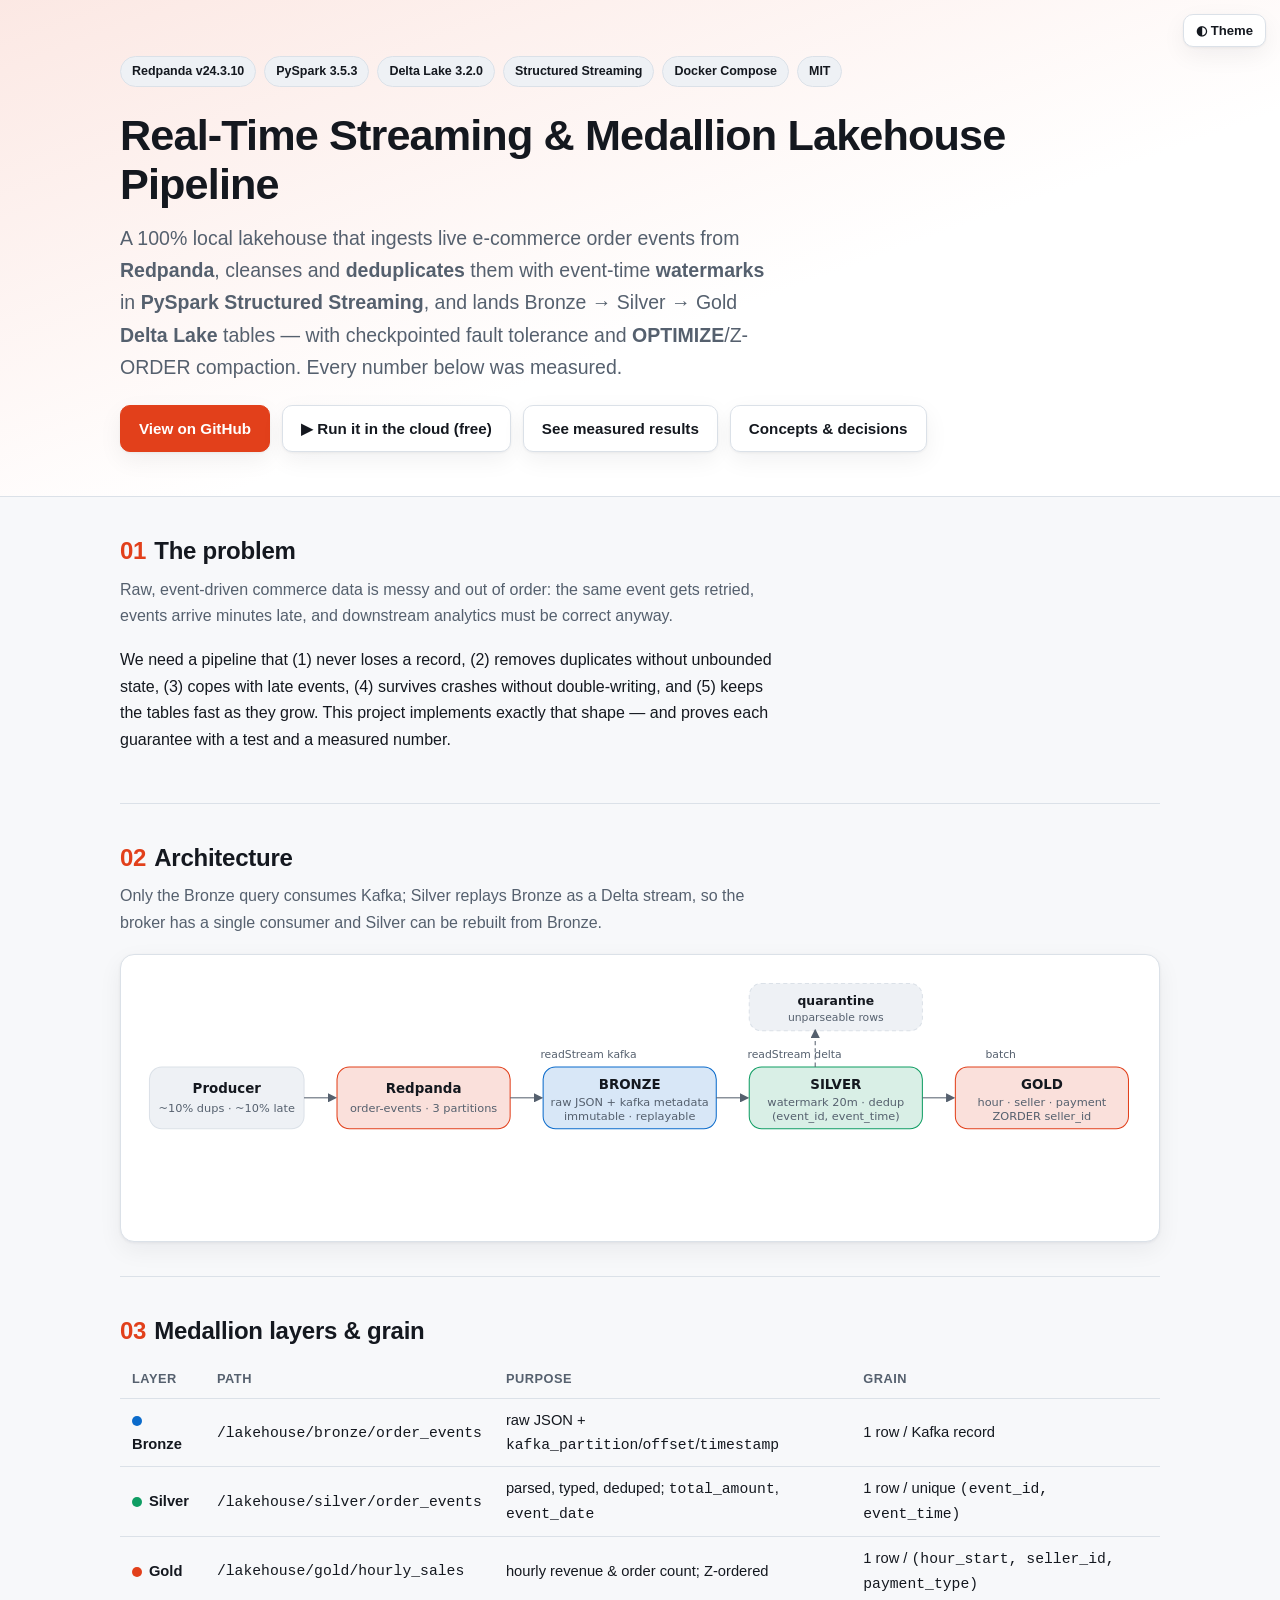
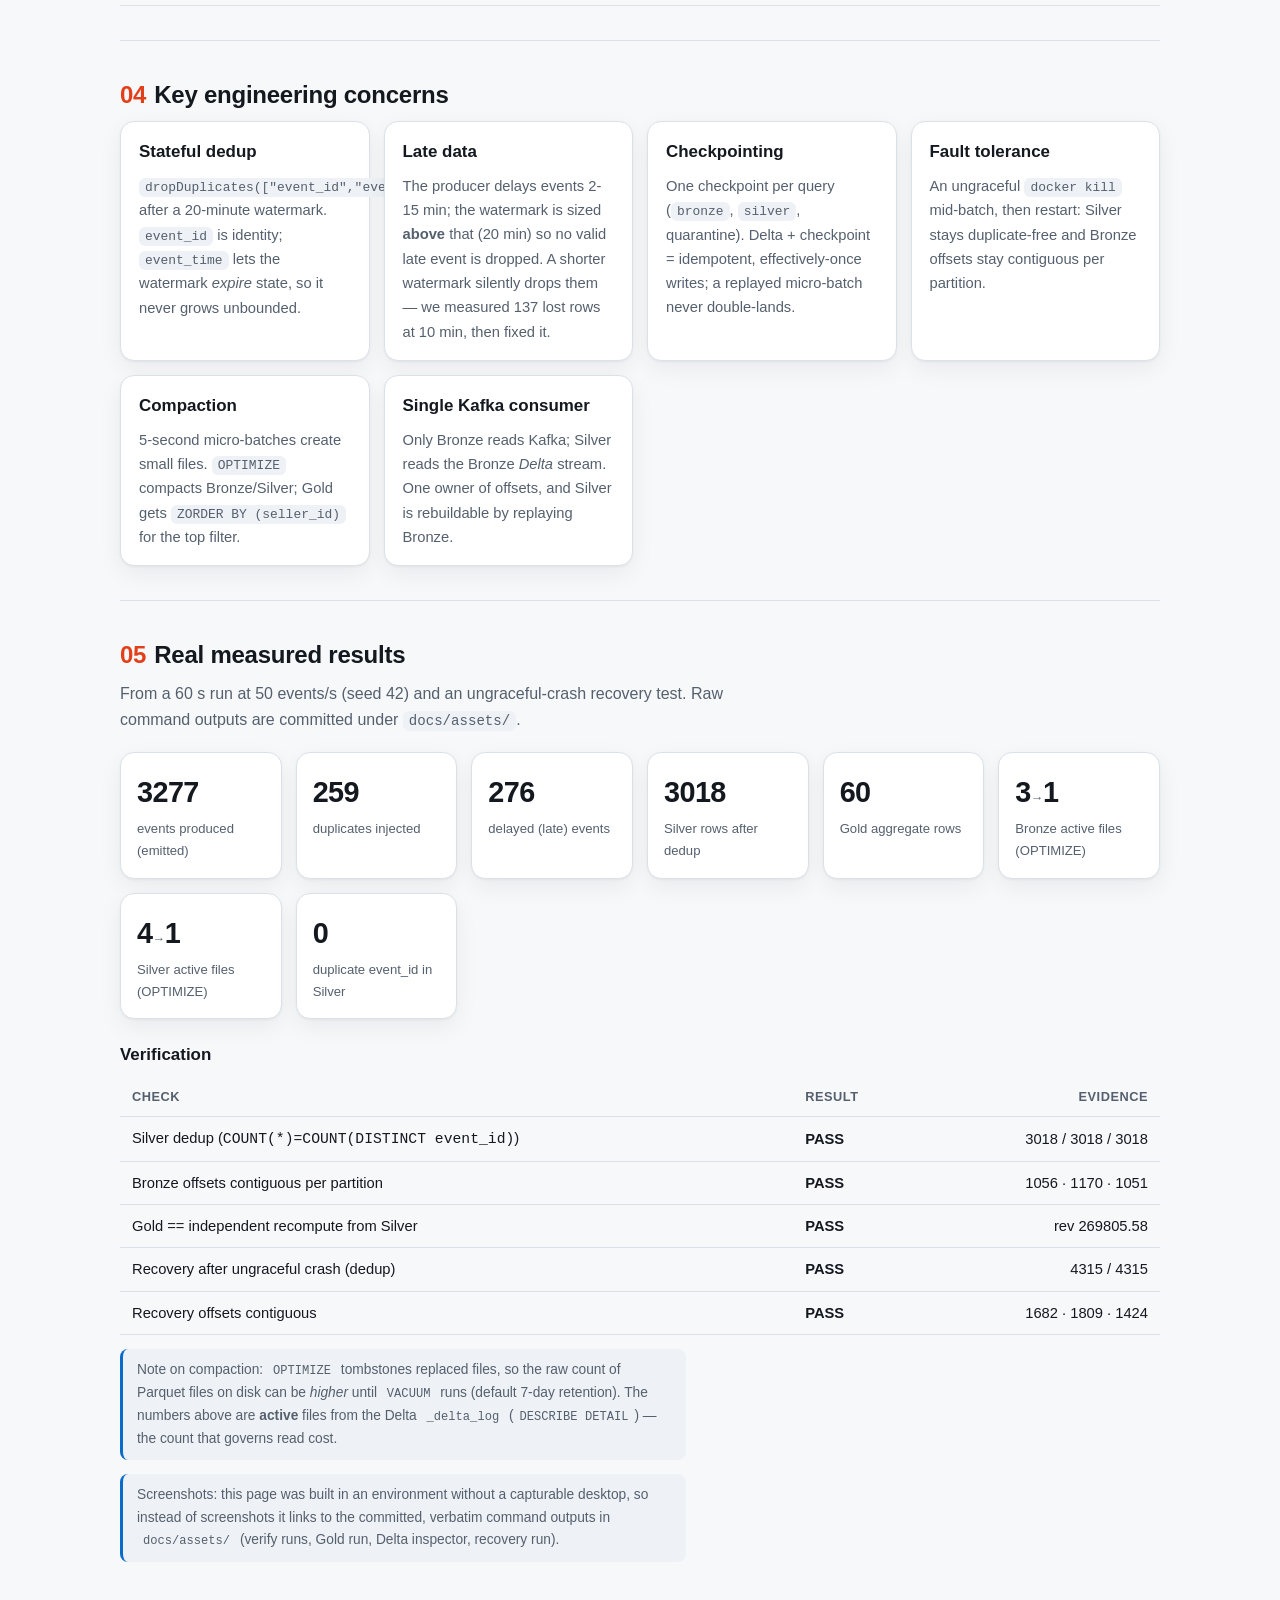
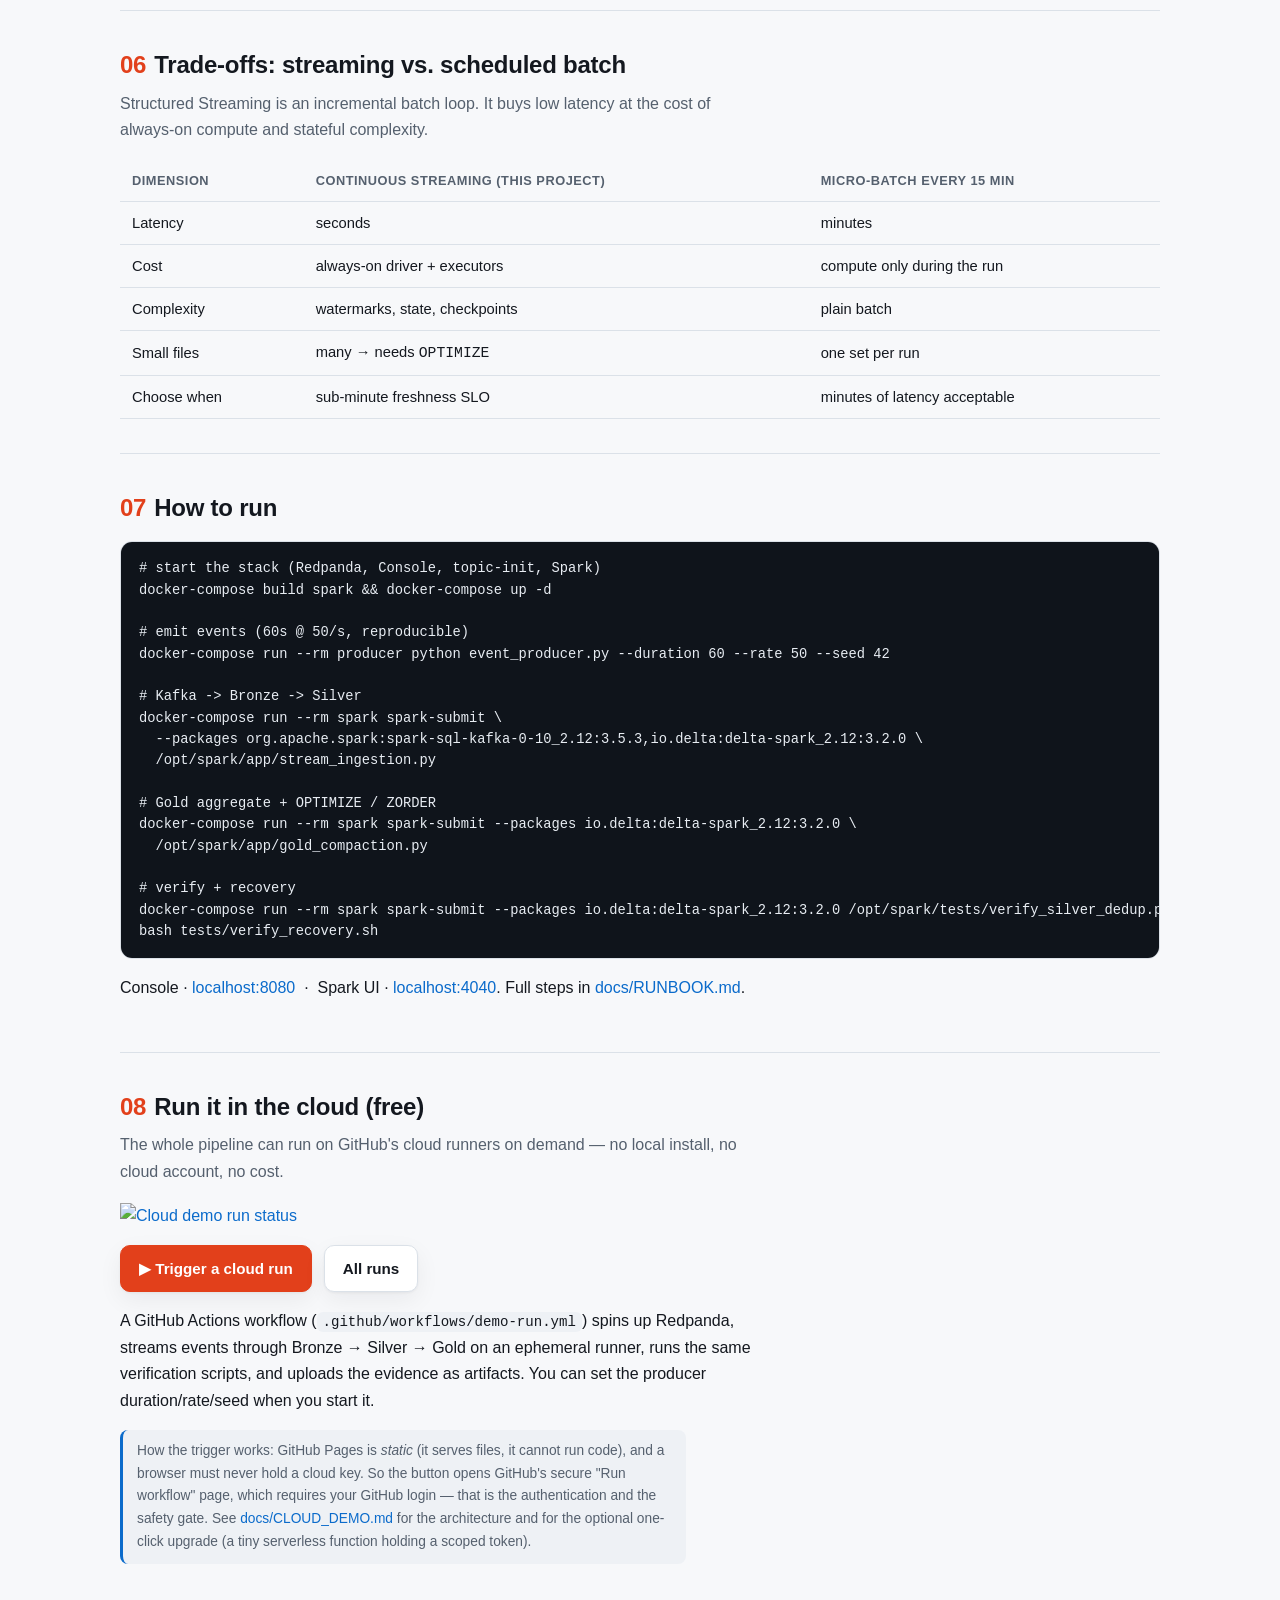
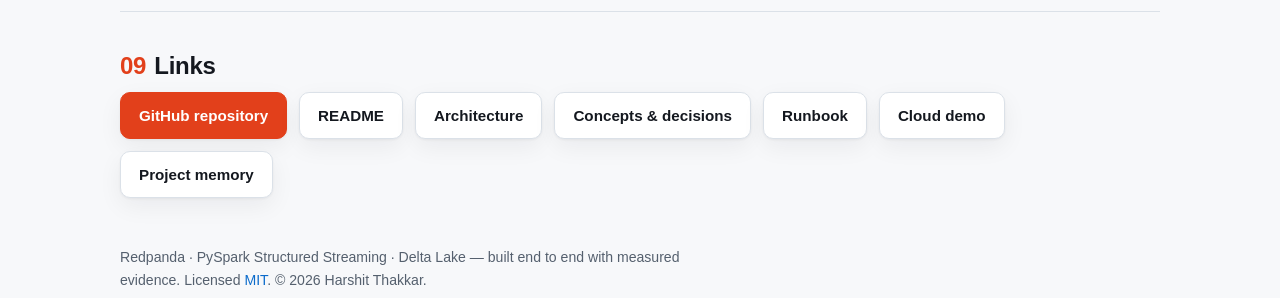
==== commit af59a0c0: "fix(streaming): size watermark above max lateness to stop dropping late events A live run (stream fi" ====
--- a/docs/index.html
+++ b/docs/index.html
@@ -189,7 +189,7 @@
           <!-- Silver -->
           <rect x="596" y="95" width="168" height="60" rx="12" fill="color-mix(in srgb, var(--accent-3) 16%, var(--surface))" stroke="var(--accent-3)"/>
           <text x="680" y="116" text-anchor="middle" fill="var(--text)" font-weight="700">SILVER</text>
-          <text x="680" y="133" text-anchor="middle" fill="var(--muted)" font-size="11">watermark 10m · dedup</text>
+          <text x="680" y="133" text-anchor="middle" fill="var(--muted)" font-size="11">watermark 20m · dedup</text>
           <text x="680" y="147" text-anchor="middle" fill="var(--muted)" font-size="11">(event_id, event_time)</text>
 
           <!-- Gold -->
@@ -234,15 +234,15 @@
     <div class="cards">
       <div class="card">
         <h3>Stateful dedup</h3>
-        <p><code>dropDuplicates(["event_id","event_time"])</code> after a 10-minute watermark.
+        <p><code>dropDuplicates(["event_id","event_time"])</code> after a 20-minute watermark.
           <code>event_id</code> is identity; <code>event_time</code> lets the watermark <em>expire</em>
           state, so it never grows unbounded.</p>
       </div>
       <div class="card">
         <h3>Late data</h3>
-        <p>The producer delays events 2-15 min while the watermark tolerates 10 — so late
-          <em>duplicates</em> beyond tolerance can slip through. A deliberate, documented
-          completeness-vs-state trade-off.</p>
+        <p>The producer delays events 2-15 min; the watermark is sized <strong>above</strong> that
+          (20 min) so no valid late event is dropped. A shorter watermark silently drops them —
+          we measured 137 lost rows at 10 min, then fixed it.</p>
       </div>
       <div class="card">
         <h3>Checkpointing</h3>
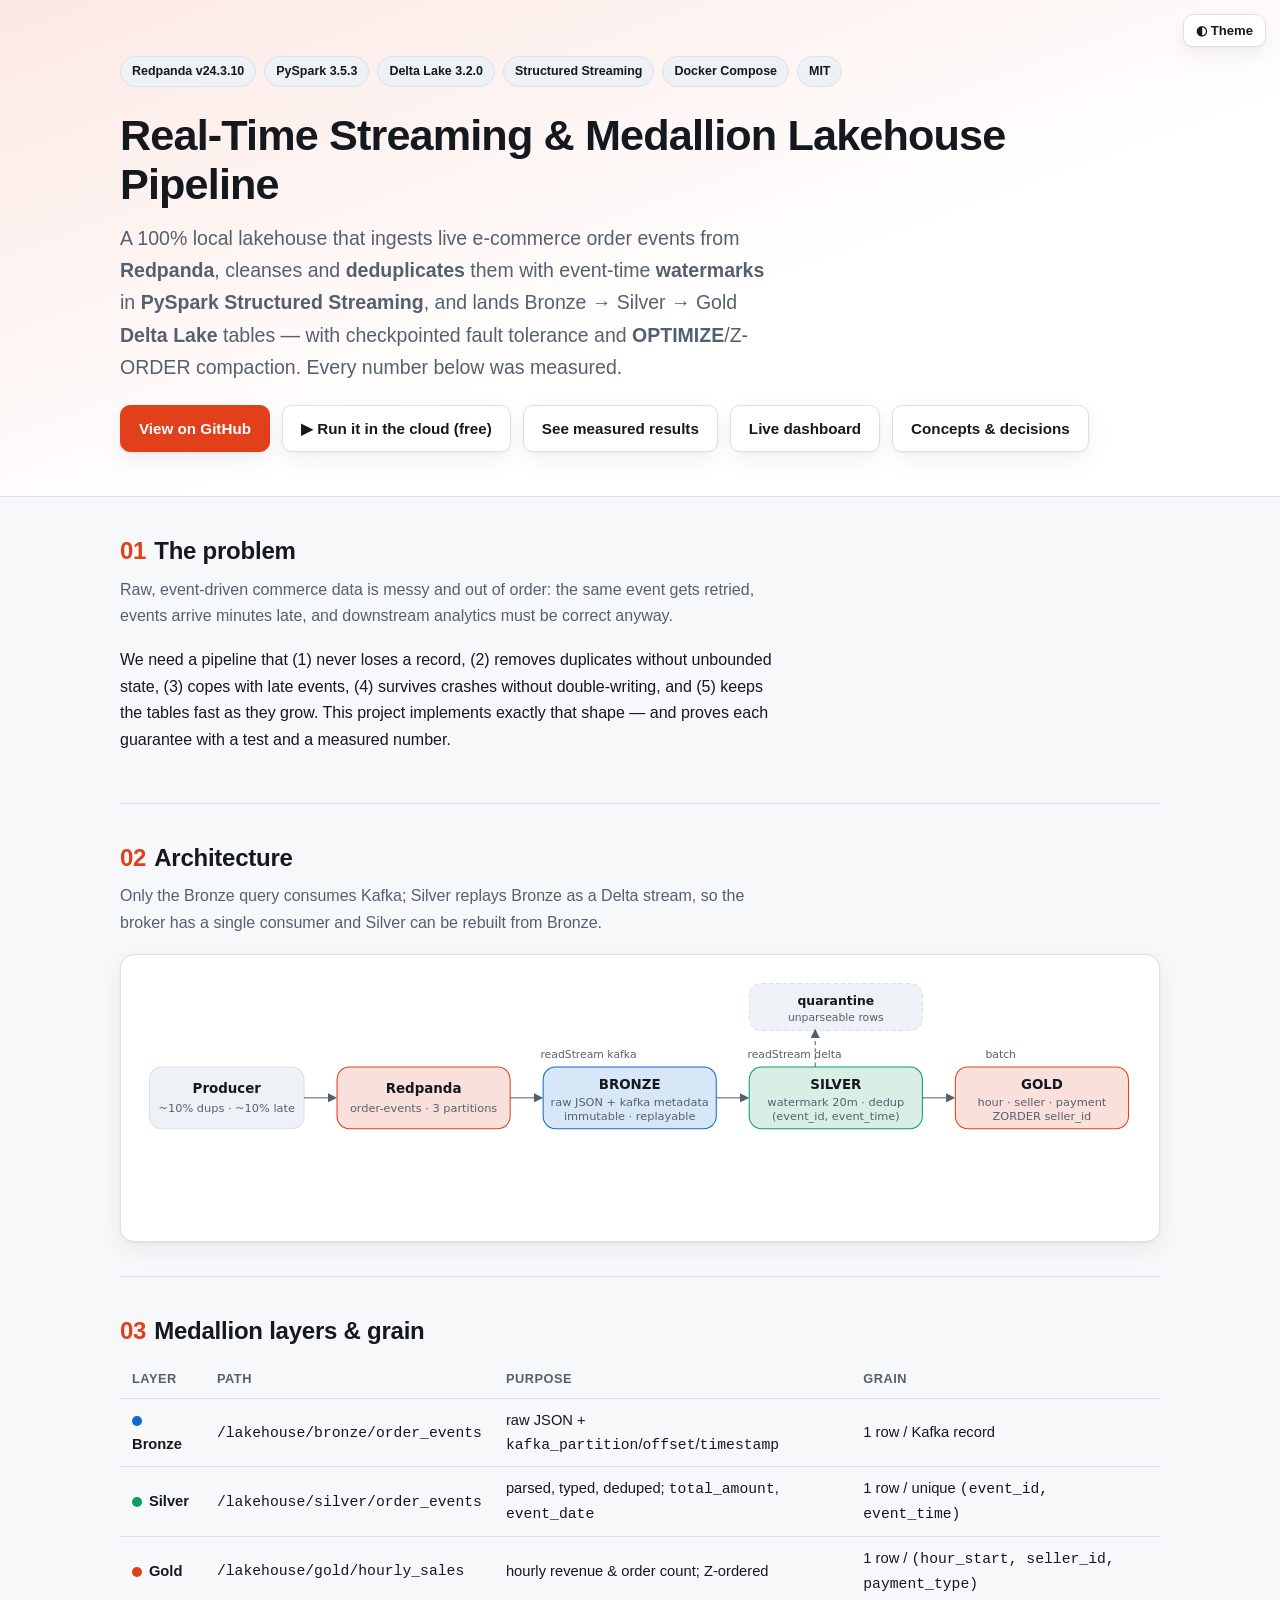
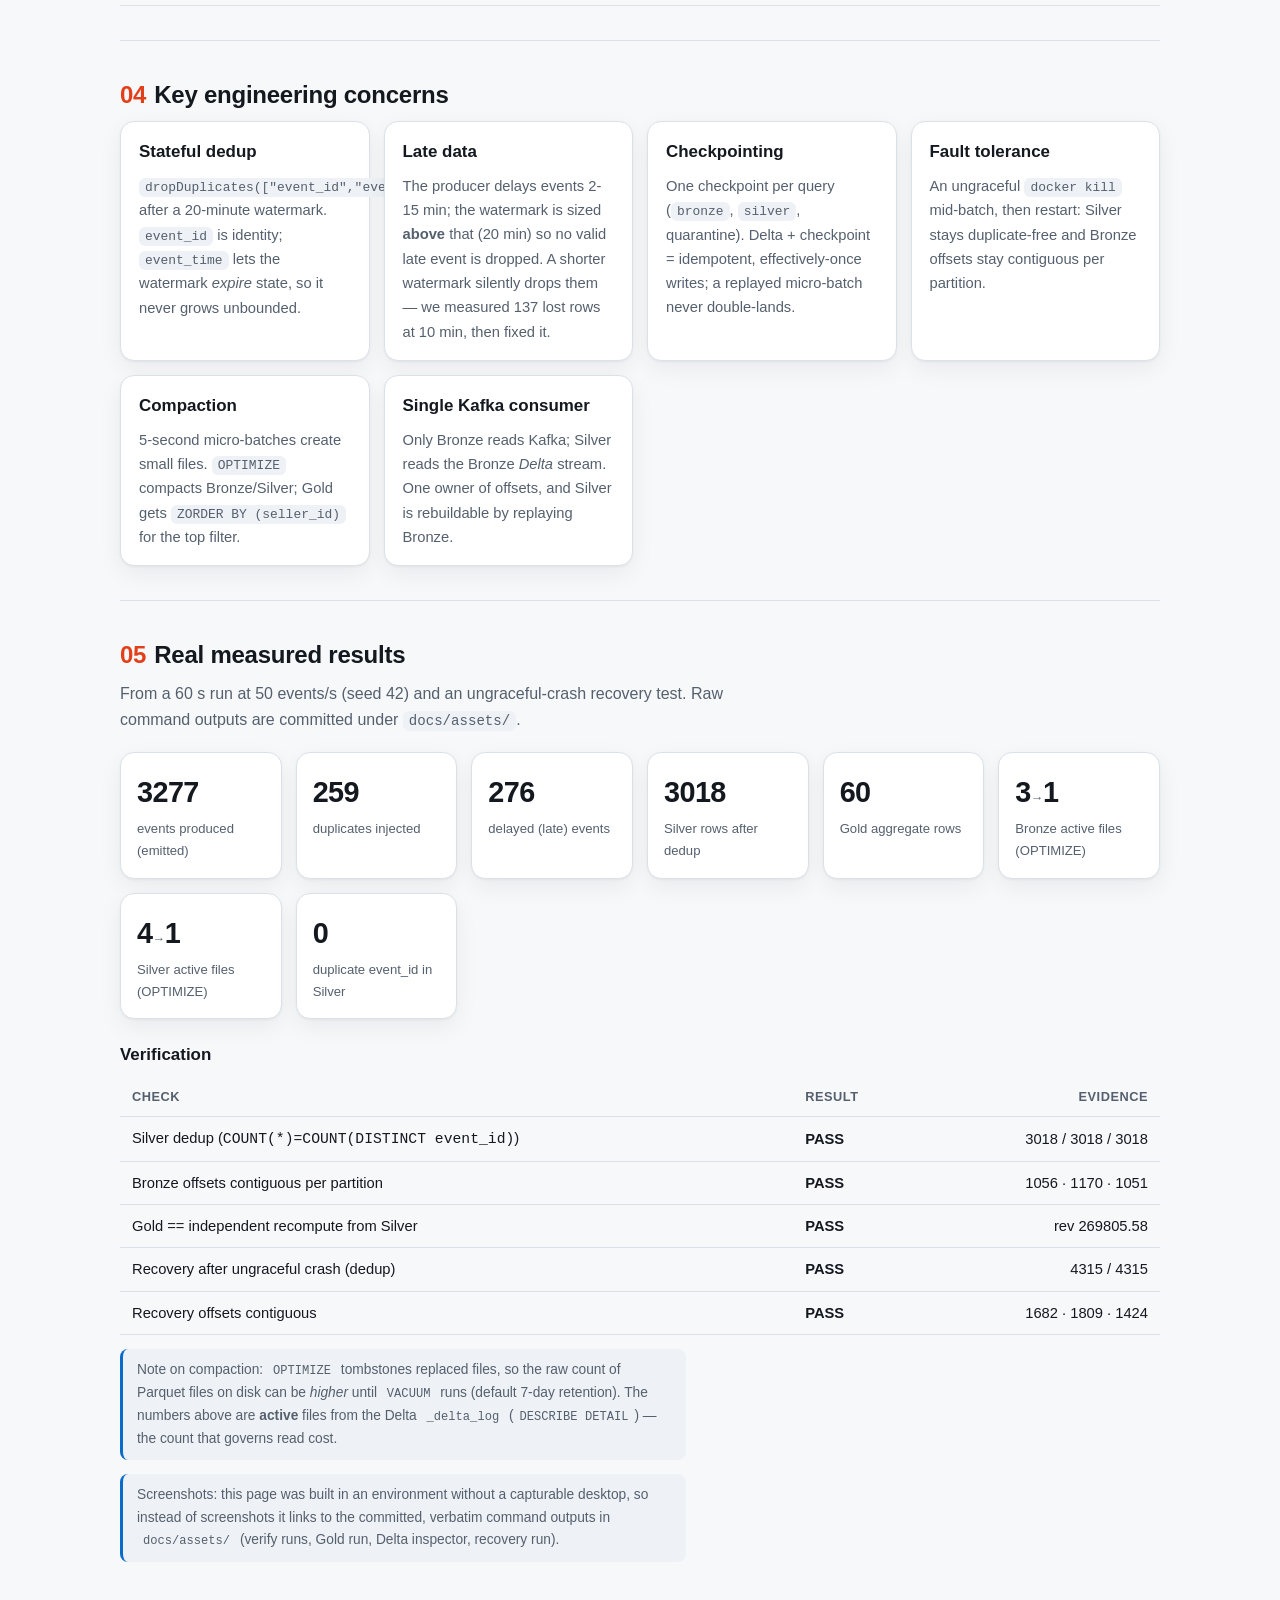
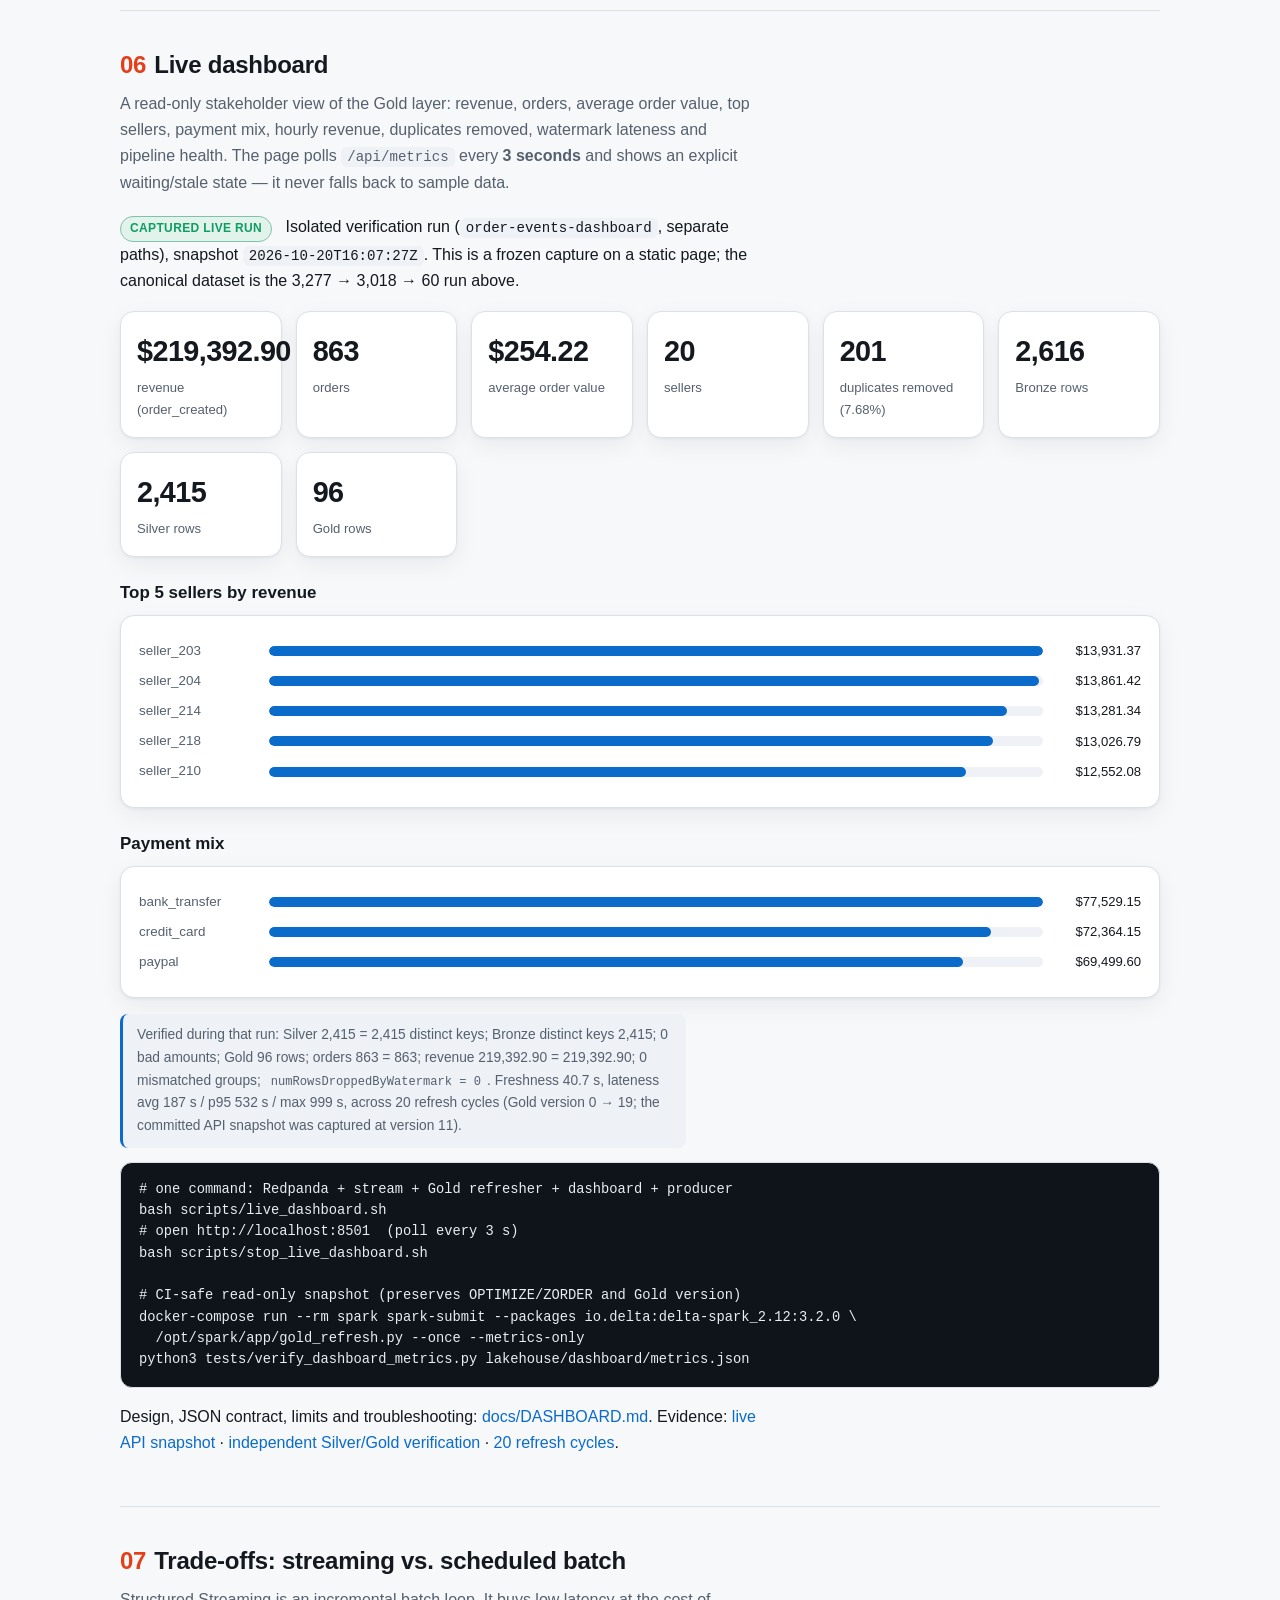
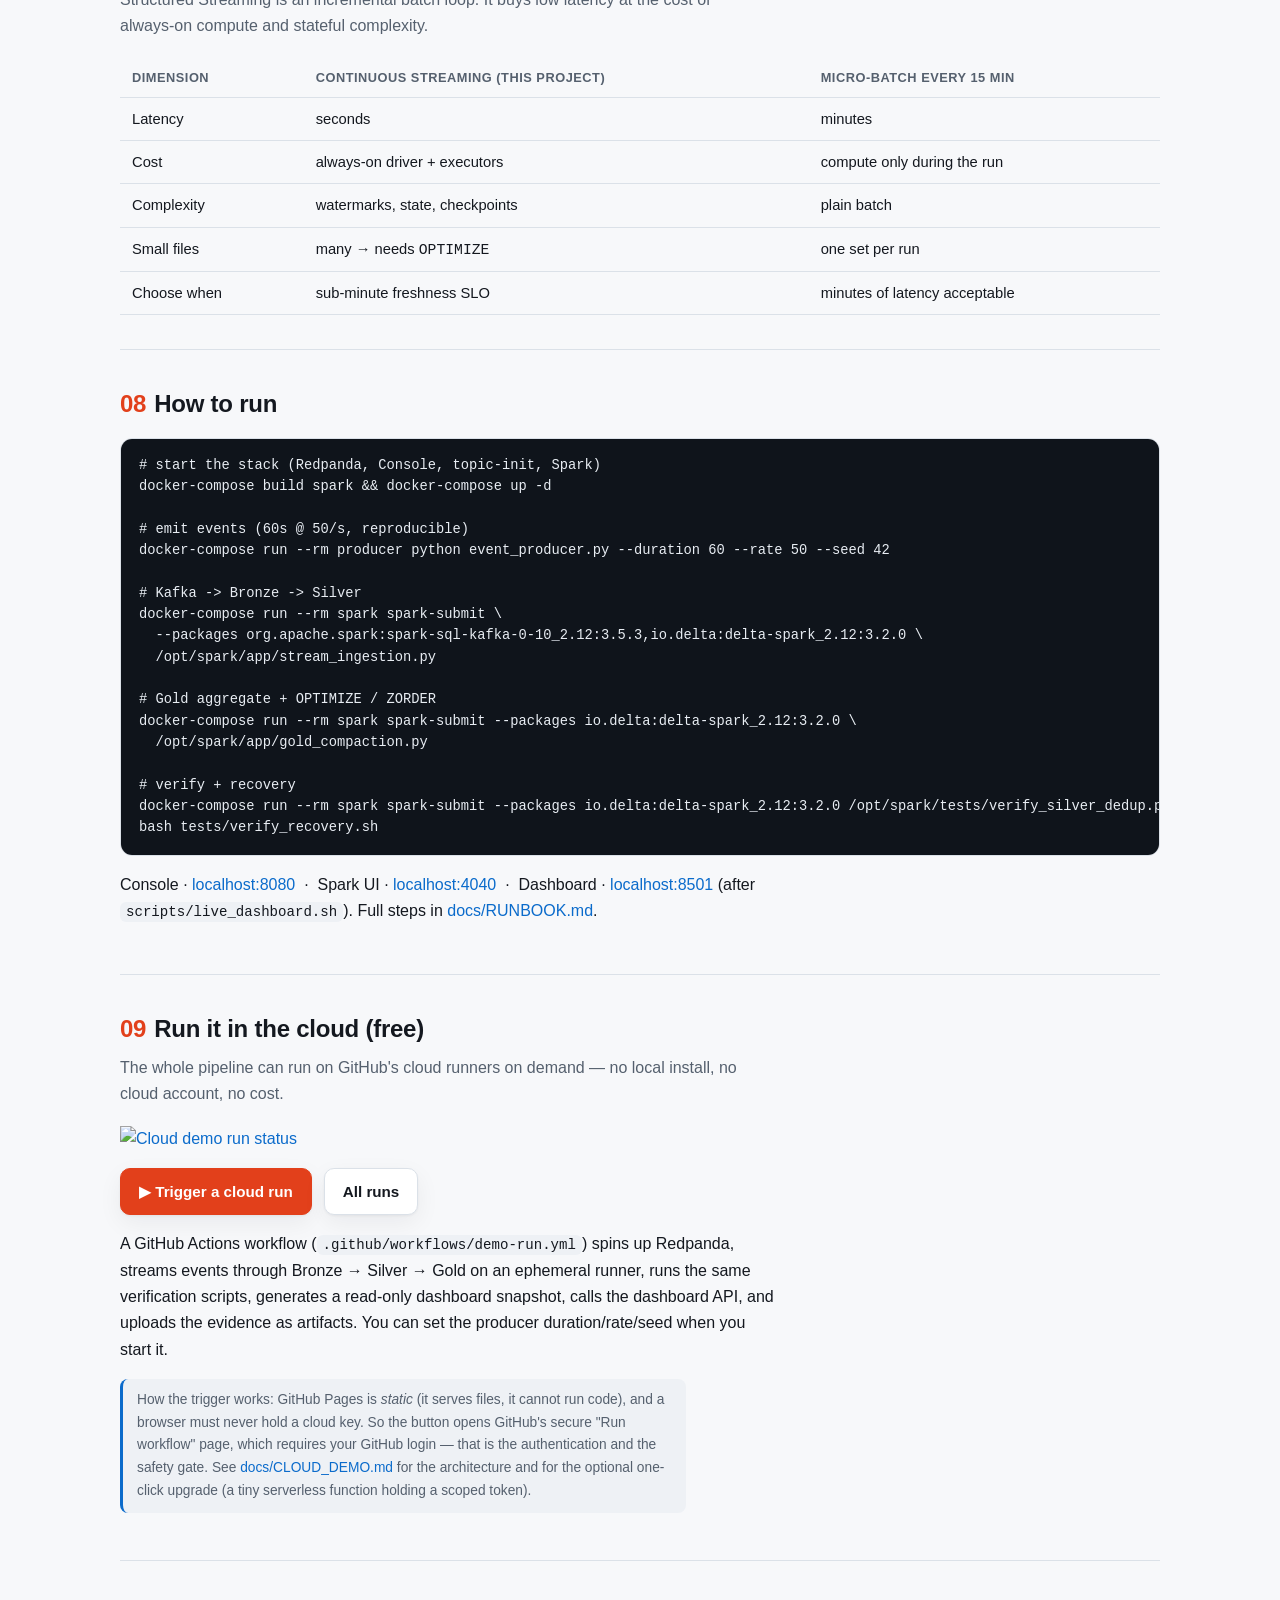
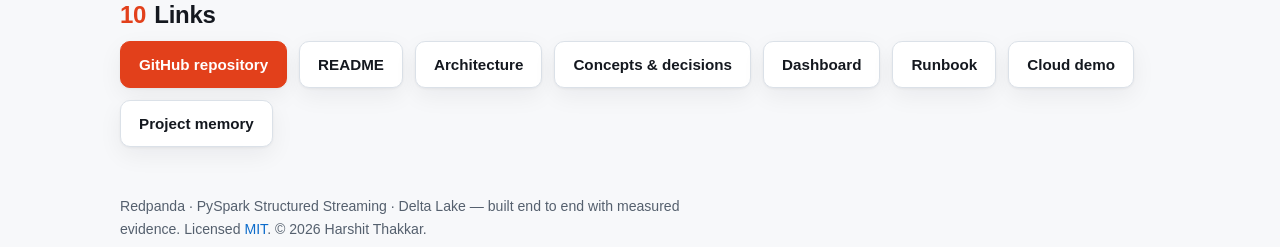
==== commit bc7ddf68: "docs(dashboard): document the live dashboard and publish the showcase section" ====
--- a/docs/index.html
+++ b/docs/index.html
@@ -4,7 +4,7 @@
 <meta charset="utf-8" />
 <meta name="viewport" content="width=device-width, initial-scale=1" />
 <title>Real-Time Streaming & Medallion Lakehouse Pipeline — Redpanda · Spark · Delta Lake</title>
-<meta name="description" content="A 100% local Medallion lakehouse: Redpanda (Kafka) → PySpark Structured Streaming → Delta Lake, with event-time watermark dedup, checkpoint recovery, and OPTIMIZE/Z-ORDER compaction. Real measured results." />
+<meta name="description" content="A 100% local Medallion lakehouse: Redpanda (Kafka) → PySpark Structured Streaming → Delta Lake, with event-time watermark dedup, checkpoint recovery, OPTIMIZE/Z-ORDER compaction, and a live read-only dashboard. Real measured results." />
 <meta name="author" content="Harshit Thakkar" />
 <meta name="color-scheme" content="light dark" />
 <meta property="og:type" content="website" />
@@ -106,6 +106,15 @@
   .layer-pill { display:inline-block; width:.62rem; height:.62rem; border-radius:50%; margin-right:7px; vertical-align: middle; }
   .b { background: var(--accent-2);} .s { background: var(--accent-3);} .g { background: var(--accent);}
   .note { font-size: .86rem; color: var(--muted); background: var(--surface-2); border-left: 3px solid var(--accent-2); padding: 10px 14px; border-radius: 8px; }
+  .bars { background: var(--surface); border: 1px solid var(--border); border-radius: var(--radius); padding: 16px 18px; box-shadow: var(--shadow); }
+  .bar-row { display: grid; grid-template-columns: 7.5rem 1fr 5.5rem; align-items: center; gap: 10px; margin: 8px 0; }
+  .bar-label { font-size: .84rem; color: var(--muted); white-space: nowrap; overflow: hidden; text-overflow: ellipsis; }
+  .bar-track { height: 10px; border-radius: 999px; background: var(--surface-2); overflow: hidden; }
+  .bar-fill { height: 100%; border-radius: 999px; background: var(--accent-2); }
+  .bar-value { font-size: .82rem; text-align: right; font-variant-numeric: tabular-nums; }
+  .tag { display:inline-block; font-size:.75rem; font-weight:700; letter-spacing:.03em; text-transform:uppercase;
+         color: var(--accent-3); border:1px solid color-mix(in srgb, var(--accent-3) 45%, var(--border));
+         background: color-mix(in srgb, var(--accent-3) 12%, var(--surface)); border-radius:999px; padding:2px 9px; }
   footer { padding: 28px 0 50px; color: var(--muted); font-size: .88rem; }
   .toggle {
     position: fixed; top: 14px; right: 14px; z-index: 20; cursor: pointer;
@@ -141,6 +150,7 @@
       <a class="btn primary" href="https://github.com/saber2164/Real-Time-Streaming-Medallion-Lakehouse-Pipeline-">View on GitHub</a>
       <a class="btn" href="https://github.com/saber2164/Real-Time-Streaming-Medallion-Lakehouse-Pipeline-/actions/workflows/demo-run.yml">▶ Run it in the cloud (free)</a>
       <a class="btn" href="#results">See measured results</a>
+      <a class="btn" href="#dashboard">Live dashboard</a>
       <a class="btn" href="../docs/CONCEPTS_AND_DESIGN_DECISIONS.md">Concepts &amp; decisions</a>
     </div>
   </div>
@@ -305,8 +315,72 @@
       <code>docs/assets/</code> (verify runs, Gold run, Delta inspector, recovery run).</p>
   </section>
 
+  <section id="dashboard">
+    <h2><span class="num">06</span>Live dashboard</h2>
+    <p class="lead">A read-only stakeholder view of the Gold layer: revenue, orders, average
+      order value, top sellers, payment mix, hourly revenue, duplicates removed, watermark
+      lateness and pipeline health. The page polls <code>/api/metrics</code> every <strong>3
+      seconds</strong> and shows an explicit waiting/stale state — it never falls back to sample
+      data.</p>
+
+    <p><span class="tag">Captured live run</span> &nbsp; Isolated verification run
+      (<code>order-events-dashboard</code>, separate paths), snapshot
+      <code>2026-10-20T16:07:27Z</code>. This is a frozen capture on a static page; the
+      canonical dataset is the 3,277 → 3,018 → 60 run above.</p>
+
+    <div class="kpis">
+      <div class="kpi"><div class="v">$219,392.90</div><div class="l">revenue (order_created)</div></div>
+      <div class="kpi"><div class="v">863</div><div class="l">orders</div></div>
+      <div class="kpi"><div class="v">$254.22</div><div class="l">average order value</div></div>
+      <div class="kpi"><div class="v">20</div><div class="l">sellers</div></div>
+      <div class="kpi"><div class="v">201</div><div class="l">duplicates removed (7.68%)</div></div>
+      <div class="kpi"><div class="v">2,616</div><div class="l">Bronze rows</div></div>
+      <div class="kpi"><div class="v">2,415</div><div class="l">Silver rows</div></div>
+      <div class="kpi"><div class="v">96</div><div class="l">Gold rows</div></div>
+    </div>
+
+    <h3>Top 5 sellers by revenue</h3>
+    <div class="bars" role="img" aria-label="Bar chart: top five sellers by revenue from the captured live run">
+      <div class="bar-row"><div class="bar-label">seller_203</div><div class="bar-track"><div class="bar-fill" style="width:100%"></div></div><div class="bar-value">$13,931.37</div></div>
+      <div class="bar-row"><div class="bar-label">seller_204</div><div class="bar-track"><div class="bar-fill" style="width:99.5%"></div></div><div class="bar-value">$13,861.42</div></div>
+      <div class="bar-row"><div class="bar-label">seller_214</div><div class="bar-track"><div class="bar-fill" style="width:95.3%"></div></div><div class="bar-value">$13,281.34</div></div>
+      <div class="bar-row"><div class="bar-label">seller_218</div><div class="bar-track"><div class="bar-fill" style="width:93.5%"></div></div><div class="bar-value">$13,026.79</div></div>
+      <div class="bar-row"><div class="bar-label">seller_210</div><div class="bar-track"><div class="bar-fill" style="width:90.1%"></div></div><div class="bar-value">$12,552.08</div></div>
+    </div>
+
+    <h3>Payment mix</h3>
+    <div class="bars" role="img" aria-label="Bar chart: revenue by payment type from the captured live run">
+      <div class="bar-row"><div class="bar-label">bank_transfer</div><div class="bar-track"><div class="bar-fill" style="width:100%"></div></div><div class="bar-value">$77,529.15</div></div>
+      <div class="bar-row"><div class="bar-label">credit_card</div><div class="bar-track"><div class="bar-fill" style="width:93.3%"></div></div><div class="bar-value">$72,364.15</div></div>
+      <div class="bar-row"><div class="bar-label">paypal</div><div class="bar-track"><div class="bar-fill" style="width:89.6%"></div></div><div class="bar-value">$69,499.60</div></div>
+    </div>
+
+    <p class="note" style="margin-top:16px">Verified during that run: Silver 2,415 = 2,415
+      distinct keys; Bronze distinct keys 2,415; 0 bad amounts; Gold 96 rows; orders 863 = 863;
+      revenue 219,392.90 = 219,392.90; 0 mismatched groups;
+      <code>numRowsDroppedByWatermark = 0</code>. Freshness 40.7 s, lateness avg 187 s / p95
+      532 s / max 999 s, across 20 refresh cycles (Gold version 0 → 19; the committed API
+      snapshot was captured at version 11).</p>
+
+<pre><code># one command: Redpanda + stream + Gold refresher + dashboard + producer
+bash scripts/live_dashboard.sh
+# open http://localhost:8501  (poll every 3 s)
+bash scripts/stop_live_dashboard.sh
+
+# CI-safe read-only snapshot (preserves OPTIMIZE/ZORDER and Gold version)
+docker-compose run --rm spark spark-submit --packages io.delta:delta-spark_2.12:3.2.0 \
+  /opt/spark/app/gold_refresh.py --once --metrics-only
+python3 tests/verify_dashboard_metrics.py lakehouse/dashboard/metrics.json</code></pre>
+
+    <p>Design, JSON contract, limits and troubleshooting:
+      <a href="../docs/DASHBOARD.md">docs/DASHBOARD.md</a>. Evidence:
+      <a href="assets/dashboard_live_metrics.json">live API snapshot</a> ·
+      <a href="assets/dashboard_live_verify.txt">independent Silver/Gold verification</a> ·
+      <a href="assets/dashboard_live_refresh.txt">20 refresh cycles</a>.</p>
+  </section>
+
   <section id="tradeoffs">
-    <h2><span class="num">06</span>Trade-offs: streaming vs. scheduled batch</h2>
+    <h2><span class="num">07</span>Trade-offs: streaming vs. scheduled batch</h2>
     <p class="lead">Structured Streaming is an incremental batch loop. It buys low latency at the
       cost of always-on compute and stateful complexity.</p>
     <table>
@@ -322,7 +396,7 @@
   </section>
 
   <section id="run">
-    <h2><span class="num">07</span>How to run</h2>
+    <h2><span class="num">08</span>How to run</h2>
 <pre><code># start the stack (Redpanda, Console, topic-init, Spark)
 docker-compose build spark &amp;&amp; docker-compose up -d
 
@@ -342,12 +416,14 @@
 docker-compose run --rm spark spark-submit --packages io.delta:delta-spark_2.12:3.2.0 /opt/spark/tests/verify_silver_dedup.py
 bash tests/verify_recovery.sh</code></pre>
     <p>Console · <a href="http://localhost:8080">localhost:8080</a> &nbsp;·&nbsp; Spark UI ·
-      <a href="http://localhost:4040">localhost:4040</a>. Full steps in
+      <a href="http://localhost:4040">localhost:4040</a> &nbsp;·&nbsp; Dashboard ·
+      <a href="http://localhost:8501">localhost:8501</a> (after
+      <code>scripts/live_dashboard.sh</code>). Full steps in
       <a href="../docs/RUNBOOK.md">docs/RUNBOOK.md</a>.</p>
   </section>
 
   <section id="cloud">
-    <h2><span class="num">08</span>Run it in the cloud (free)</h2>
+    <h2><span class="num">09</span>Run it in the cloud (free)</h2>
     <p class="lead">The whole pipeline can run on GitHub's cloud runners on demand — no local
       install, no cloud account, no cost.</p>
     <p><a href="https://github.com/saber2164/Real-Time-Streaming-Medallion-Lakehouse-Pipeline-/actions/workflows/demo-run.yml"><img
@@ -359,9 +435,9 @@
     </div>
     <p style="margin-top:16px">A GitHub Actions workflow
       (<code>.github/workflows/demo-run.yml</code>) spins up Redpanda, streams events through
-      Bronze → Silver → Gold on an ephemeral runner, runs the same verification scripts, and
-      uploads the evidence as artifacts. You can set the producer duration/rate/seed when you
-      start it.</p>
+      Bronze → Silver → Gold on an ephemeral runner, runs the same verification scripts,
+      generates a read-only dashboard snapshot, calls the dashboard API, and uploads the
+      evidence as artifacts. You can set the producer duration/rate/seed when you start it.</p>
     <p class="note">How the trigger works: GitHub Pages is <em>static</em> (it serves files, it
       cannot run code), and a browser must never hold a cloud key. So the button opens GitHub's
       secure "Run workflow" page, which requires your GitHub login — that is the authentication
@@ -371,12 +447,13 @@
   </section>
 
   <section id="links">
-    <h2><span class="num">09</span>Links</h2>
+    <h2><span class="num">10</span>Links</h2>
     <div class="cta">
       <a class="btn primary" href="https://github.com/saber2164/Real-Time-Streaming-Medallion-Lakehouse-Pipeline-">GitHub repository</a>
       <a class="btn" href="../README.md">README</a>
       <a class="btn" href="../docs/ARCHITECTURE.md">Architecture</a>
       <a class="btn" href="../docs/CONCEPTS_AND_DESIGN_DECISIONS.md">Concepts &amp; decisions</a>
+      <a class="btn" href="../docs/DASHBOARD.md">Dashboard</a>
       <a class="btn" href="../docs/RUNBOOK.md">Runbook</a>
       <a class="btn" href="../docs/CLOUD_DEMO.md">Cloud demo</a>
       <a class="btn" href="../PROJECT_MEMORY.md">Project memory</a>
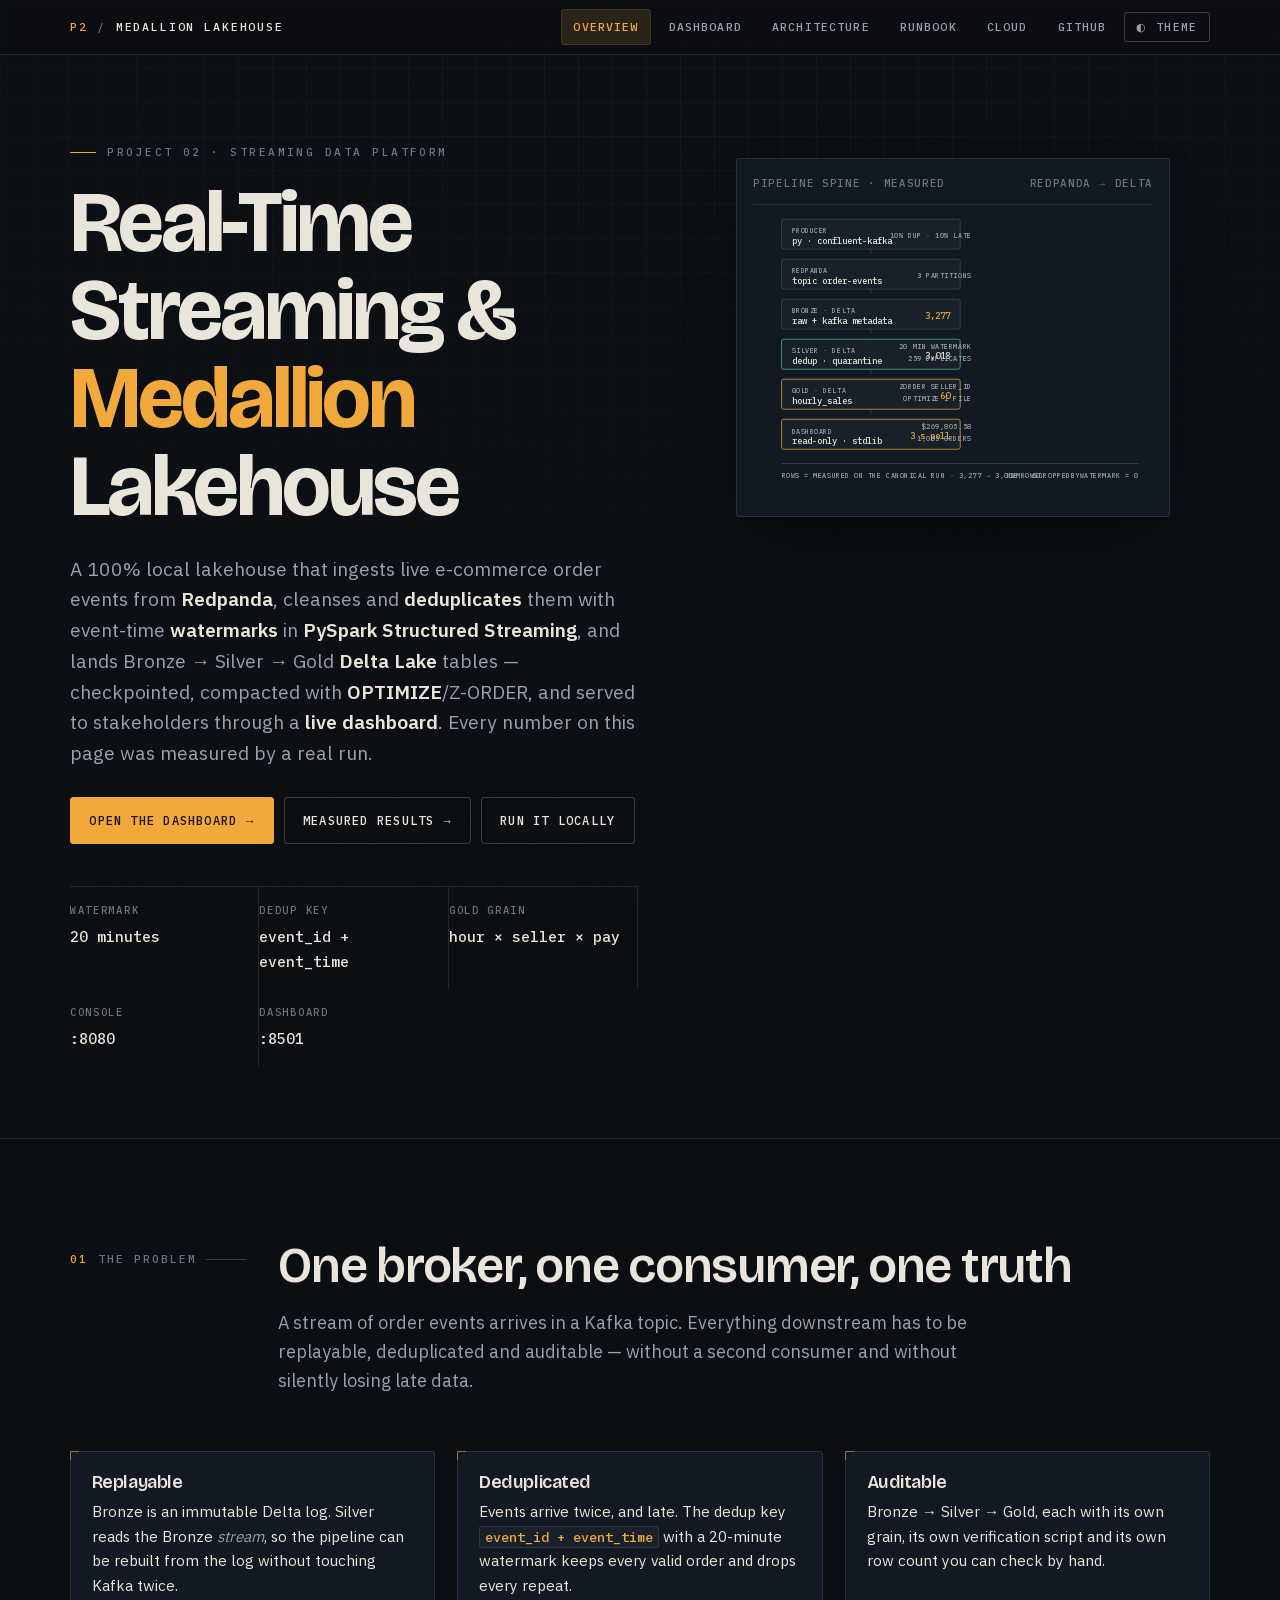
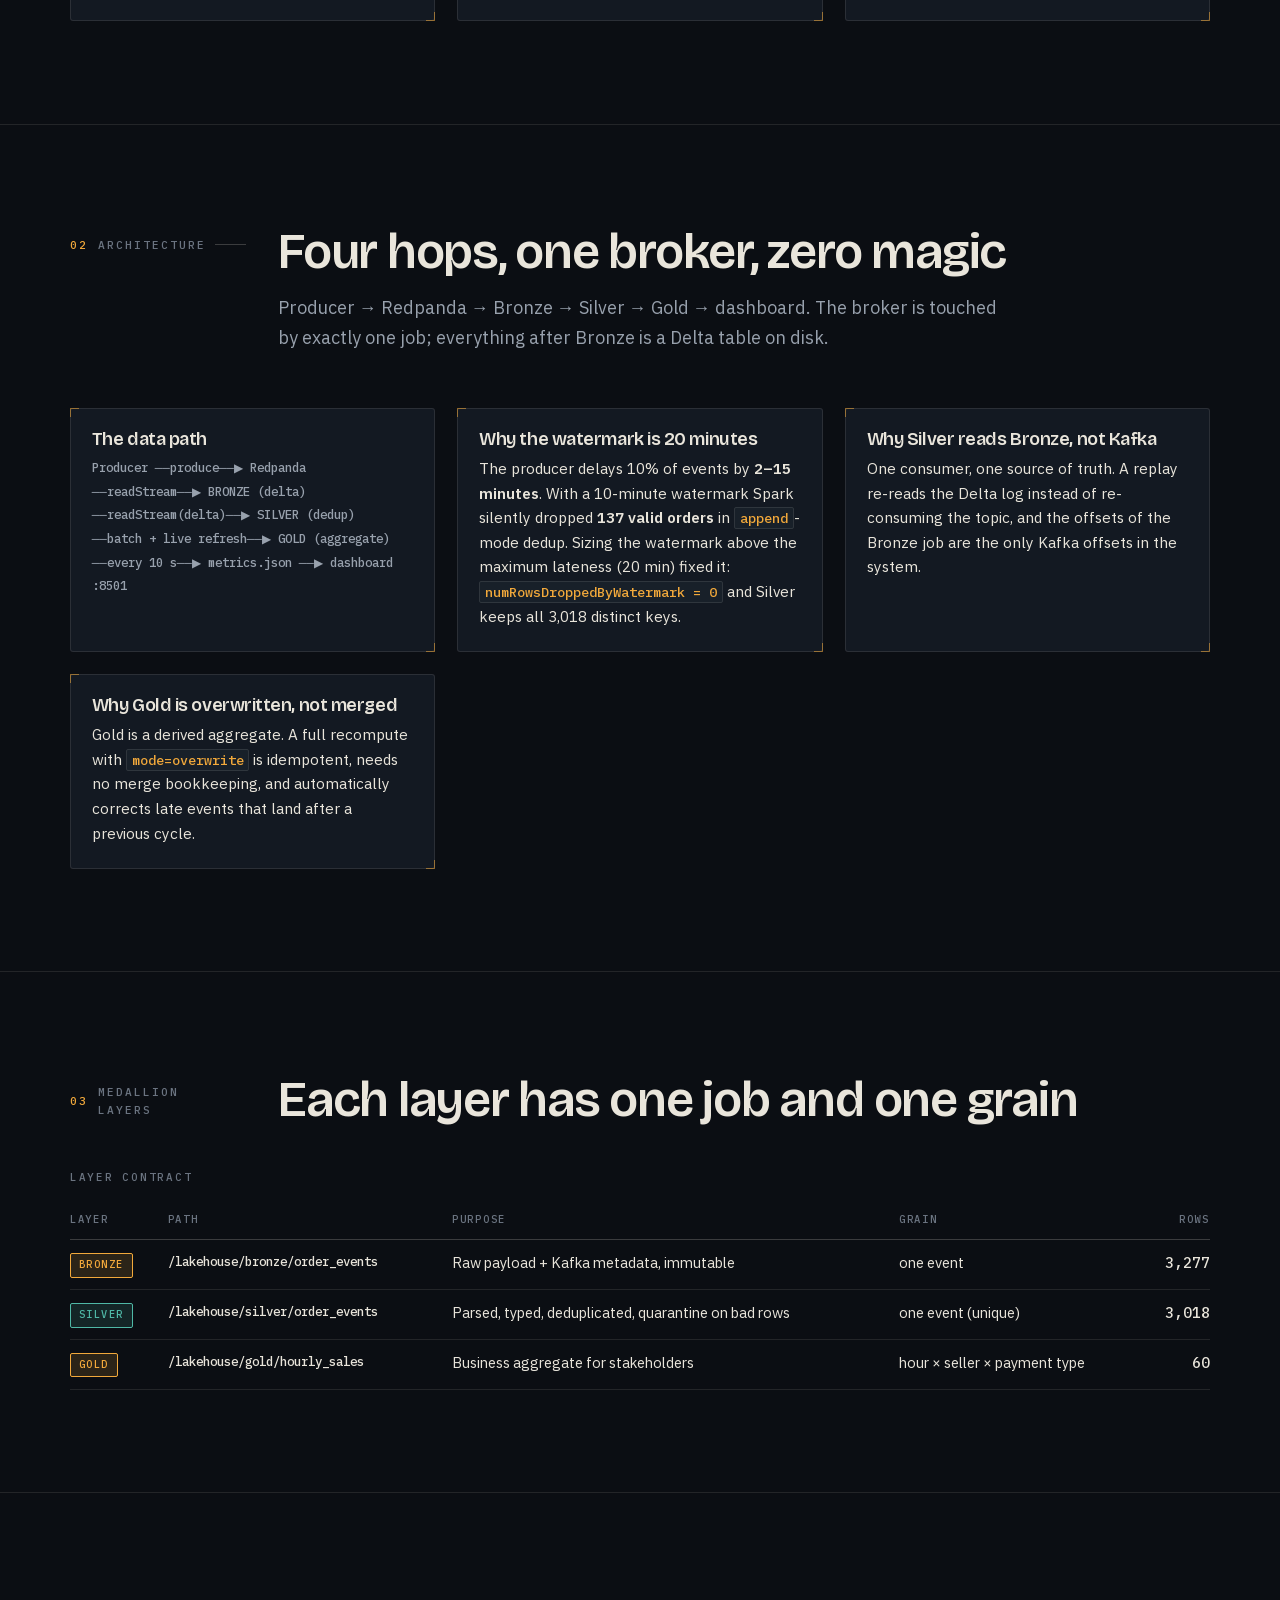
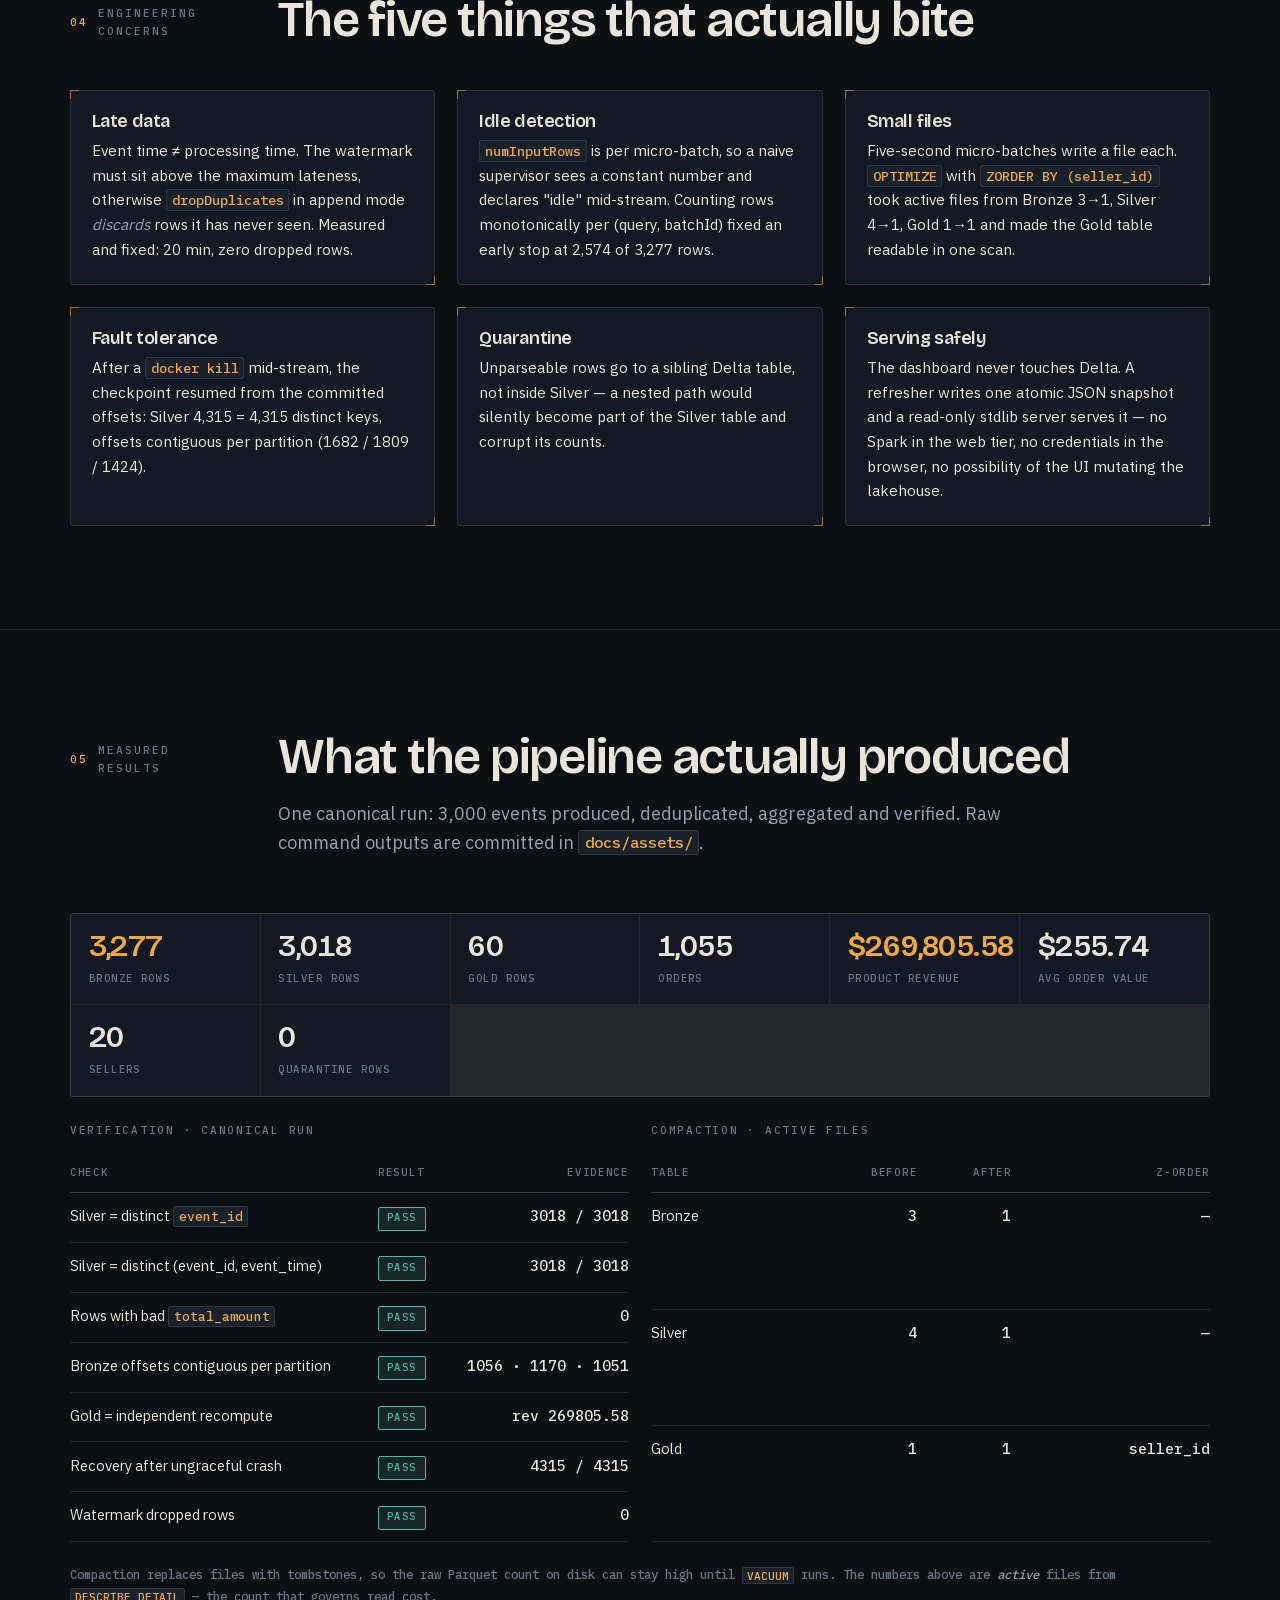
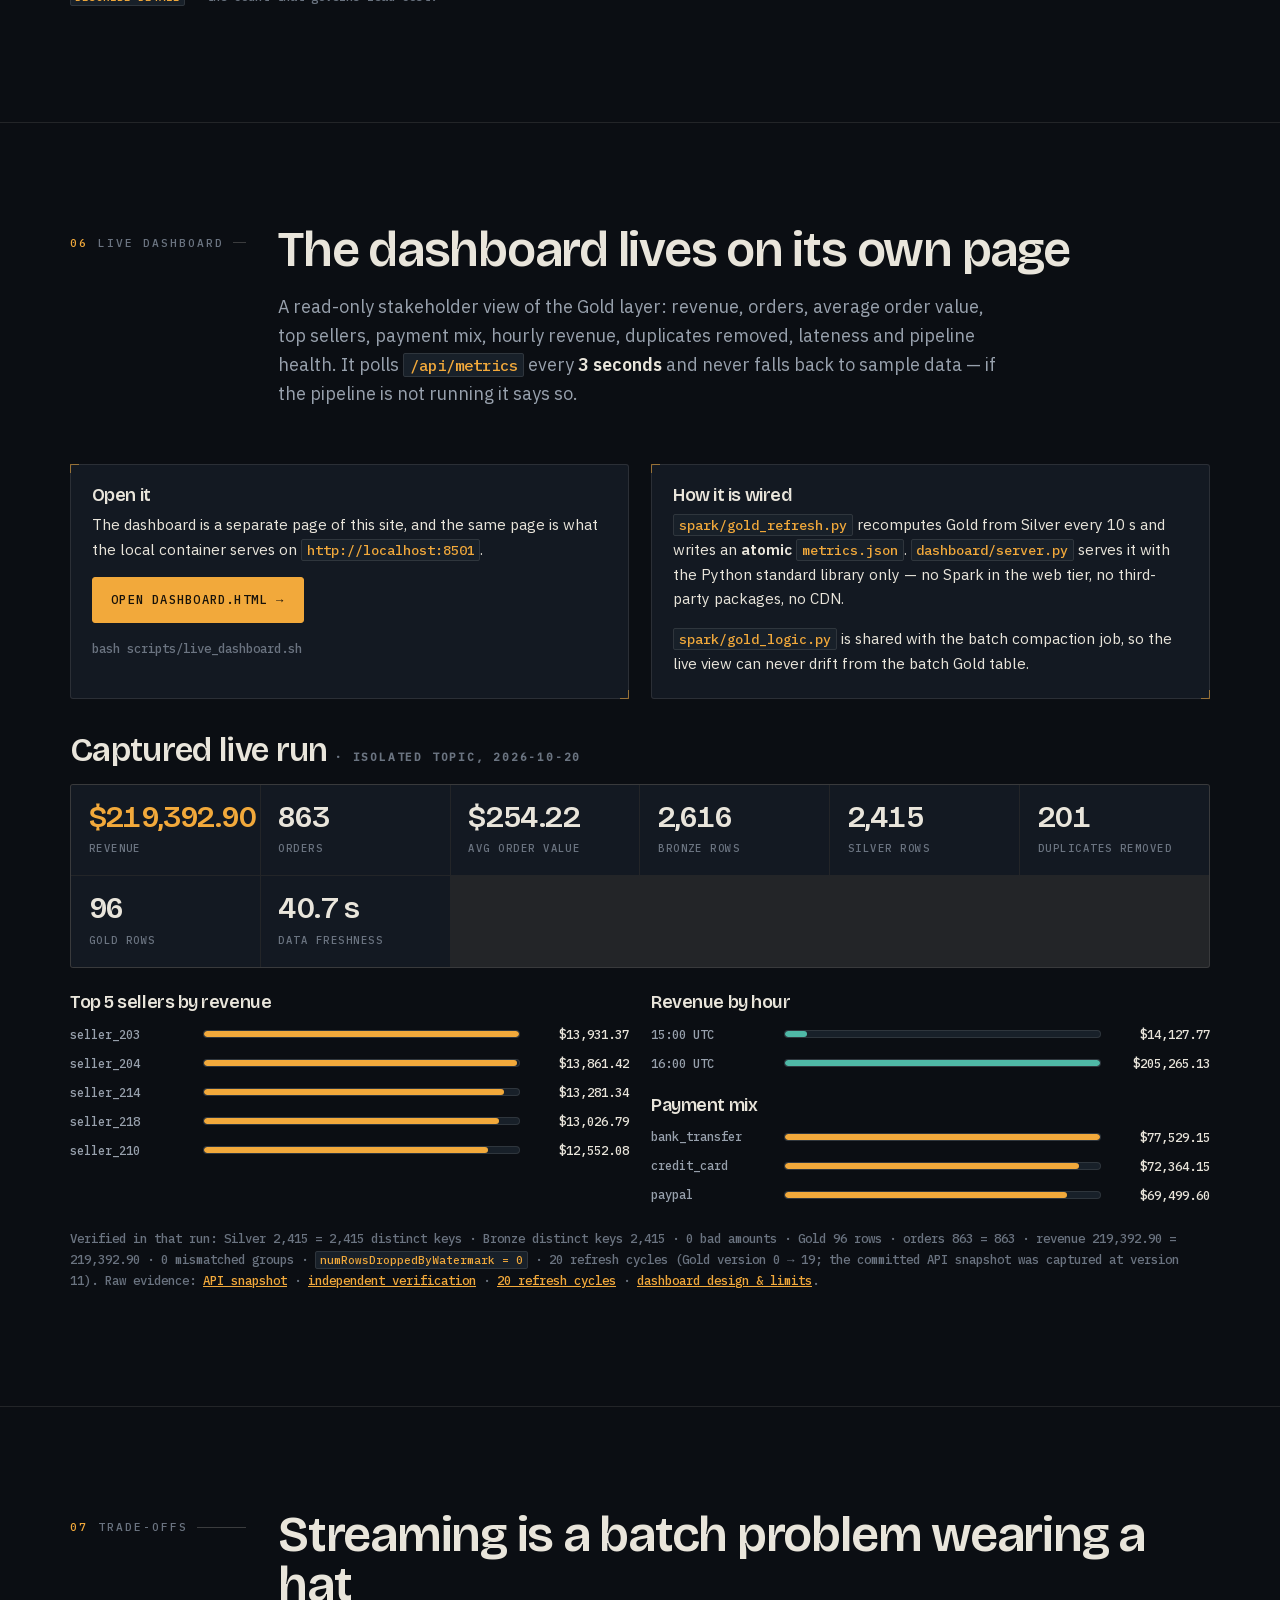
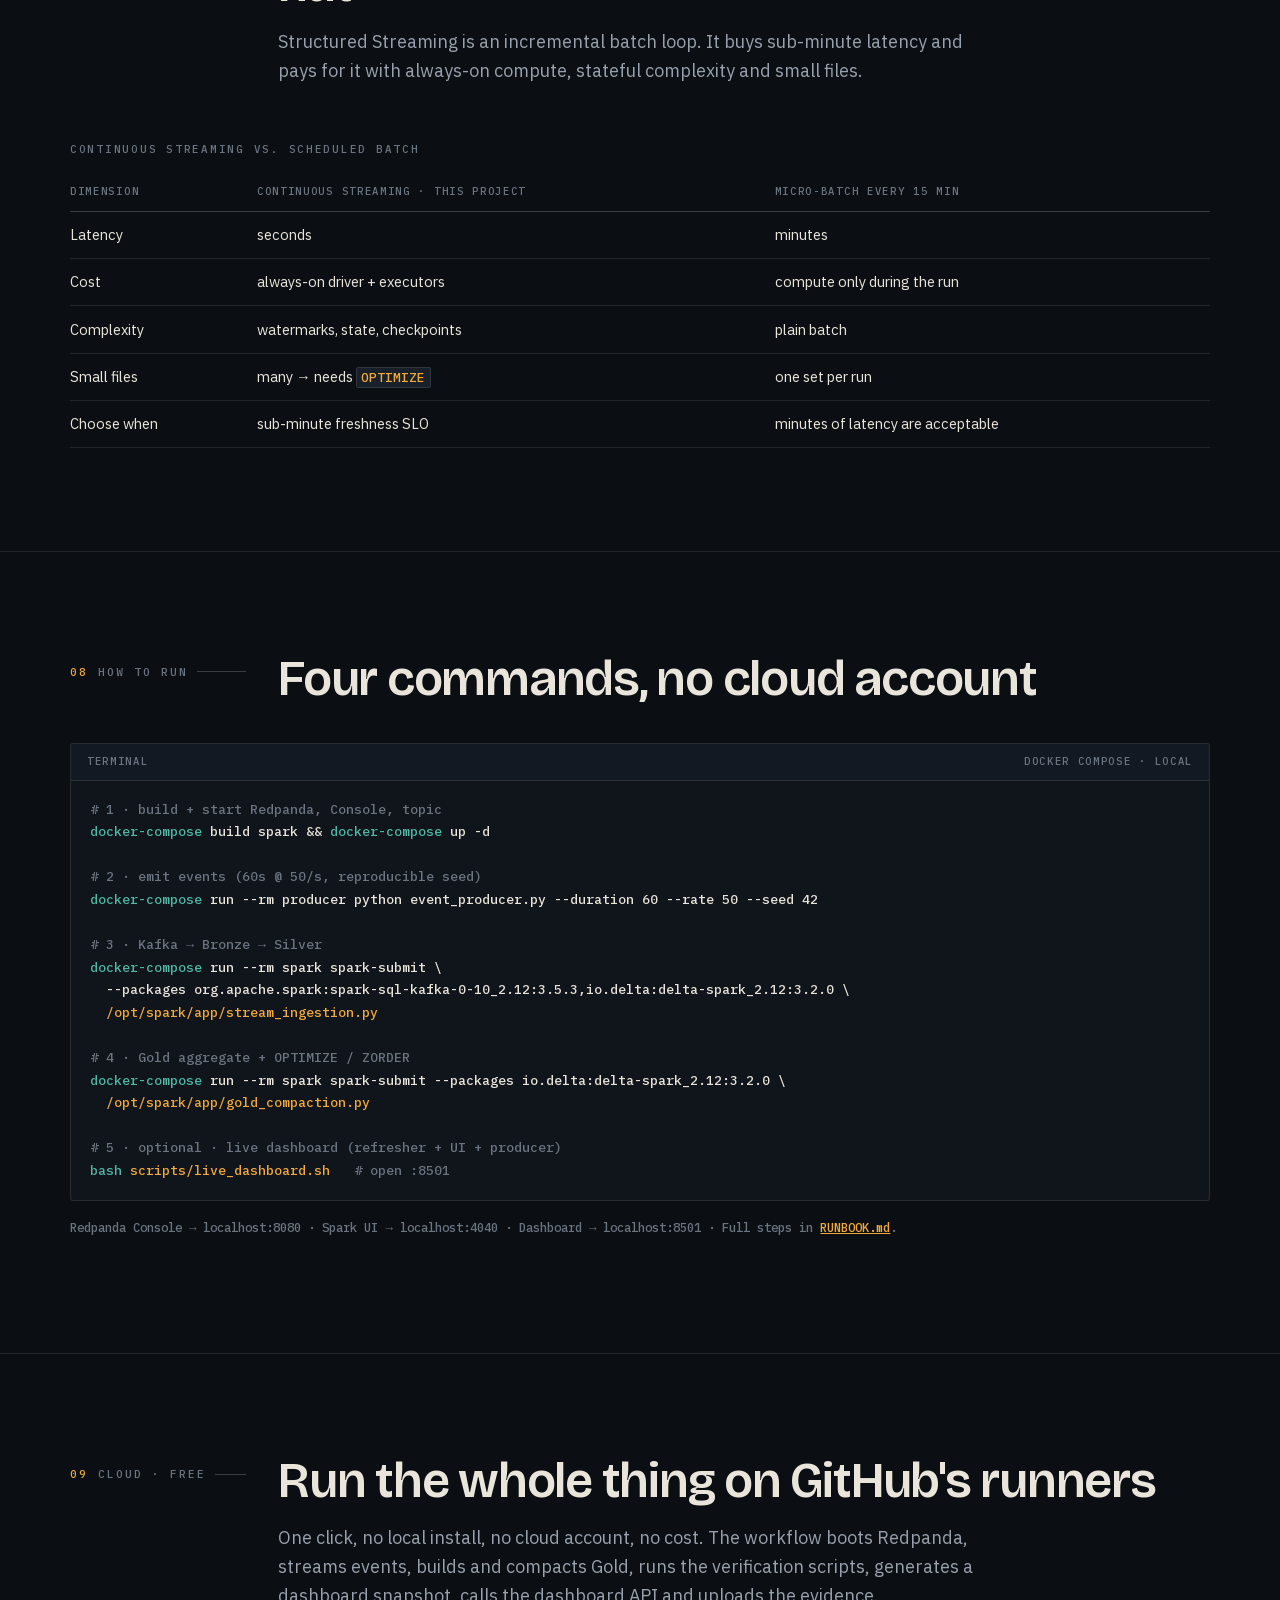
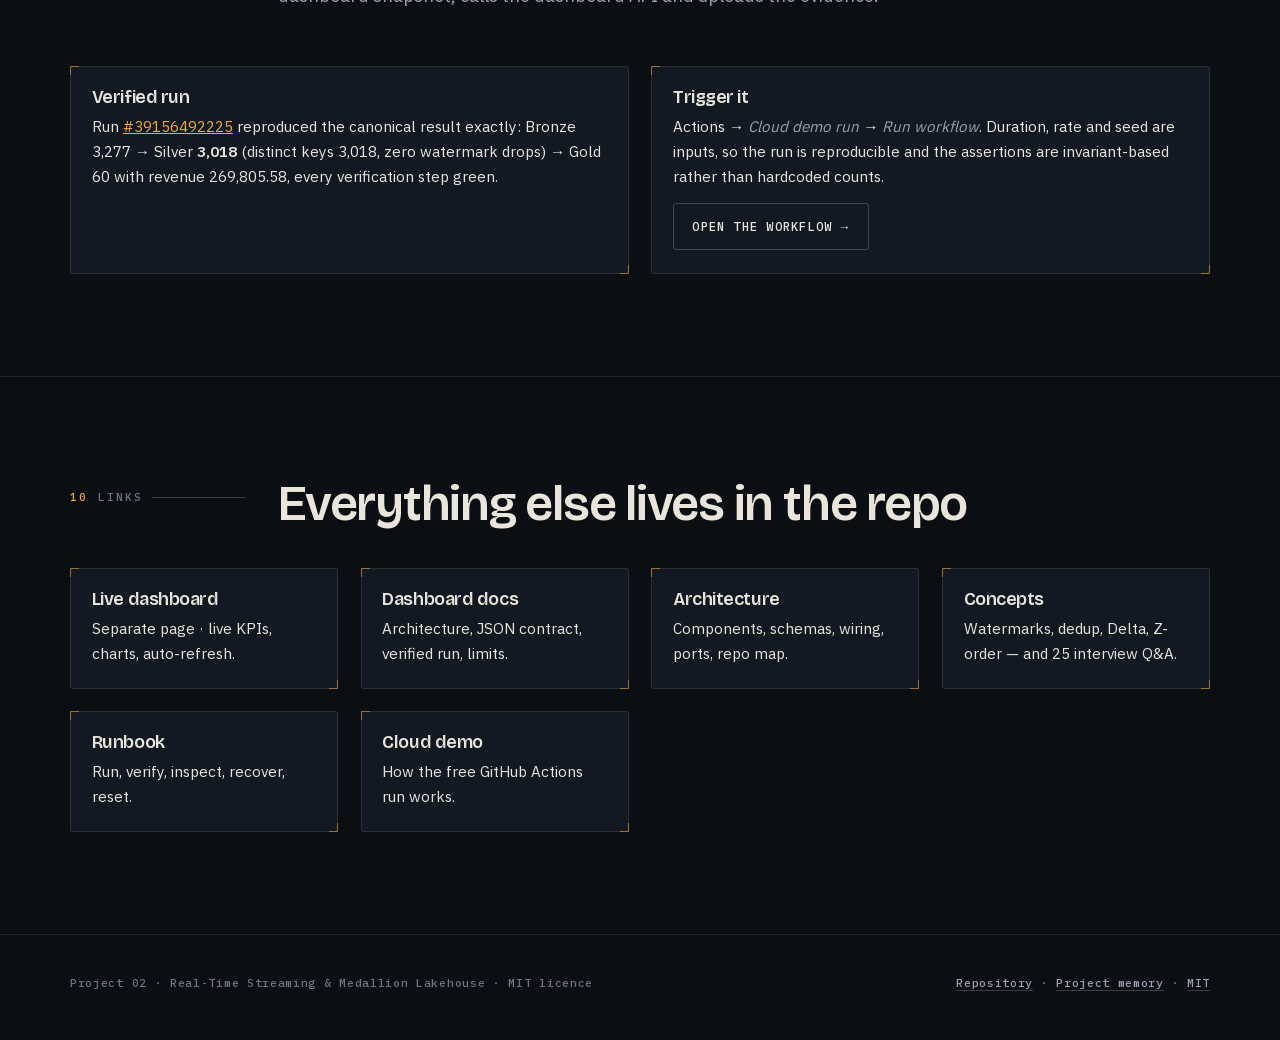
==== commit 69aea488: "feat(site): redesign the showcase page with a shared control-room design system" ====
--- a/docs/index.html
+++ b/docs/index.html
@@ -1,487 +1,596 @@
 <!DOCTYPE html>
-<html lang="en">
+<html lang="en" data-theme="night">
 <head>
 <meta charset="utf-8" />
 <meta name="viewport" content="width=device-width, initial-scale=1" />
-<title>Real-Time Streaming & Medallion Lakehouse Pipeline — Redpanda · Spark · Delta Lake</title>
-<meta name="description" content="A 100% local Medallion lakehouse: Redpanda (Kafka) → PySpark Structured Streaming → Delta Lake, with event-time watermark dedup, checkpoint recovery, OPTIMIZE/Z-ORDER compaction, and a live read-only dashboard. Real measured results." />
+<title>Real-Time Streaming &amp; Medallion Lakehouse — Control Room</title>
+<meta name="description" content="Redpanda → PySpark Structured Streaming → Delta Lake. Event-time watermark dedup, checkpointed recovery, OPTIMIZE/Z-ORDER compaction and a live dashboard. Every number measured, not modelled." />
 <meta name="author" content="Harshit Thakkar" />
-<meta name="color-scheme" content="light dark" />
+<meta name="color-scheme" content="dark light" />
 <meta property="og:type" content="website" />
-<meta property="og:title" content="Real-Time Streaming & Medallion Lakehouse Pipeline" />
-<meta property="og:description" content="Redpanda + PySpark Structured Streaming + Delta Lake. Watermark dedup (3277→3018 rows), checkpoint recovery, and OPTIMIZE (Bronze 3→1, Silver 4→1 active files). All numbers measured." />
+<meta property="og:title" content="Real-Time Streaming &amp; Medallion Lakehouse Pipeline" />
+<meta property="og:description" content="Redpanda + PySpark Structured Streaming + Delta Lake. Watermark dedup (3277→3018 rows), checkpoint recovery, OPTIMIZE compaction and a live dashboard. All numbers measured." />
 <meta property="og:site_name" content="Medallion Lakehouse Pipeline" />
 <meta name="twitter:card" content="summary_large_image" />
-<meta name="twitter:title" content="Real-Time Streaming & Medallion Lakehouse Pipeline" />
-<meta name="twitter:description" content="Redpanda + PySpark Structured Streaming + Delta Lake, with real measured results." />
-<style>
-  :root {
-    --bg: #f7f8fa; --surface: #ffffff; --surface-2: #eef1f5;
-    --text: #14181f; --muted: #55606e; --border: #dbe1e8;
-    --accent: #e2401b; --accent-2: #0b6bcb; --accent-3: #0f9d63;
-    --code-bg: #0f141b; --code-text: #e8edf3;
-    --shadow: 0 1px 3px rgba(16,24,40,.06), 0 8px 24px rgba(16,24,40,.06);
-    --radius: 14px; --maxw: 1080px;
-  }
-  @media (prefers-color-scheme: dark) {
-    :root {
-      --bg: #0b0f14; --surface: #131a22; --surface-2: #1b232e;
-      --text: #e9eef5; --muted: #9aa7b6; --border: #253040;
-      --accent: #ff6a45; --accent-2: #62b0ff; --accent-3: #4ad19a;
-      --code-bg: #05080c; --code-text: #e8edf3;
-      --shadow: 0 1px 3px rgba(0,0,0,.4), 0 10px 30px rgba(0,0,0,.35);
-    }
-  }
-  :root[data-theme="light"] {
-    --bg: #f7f8fa; --surface: #ffffff; --surface-2: #eef1f5;
-    --text: #14181f; --muted: #55606e; --border: #dbe1e8;
-    --accent: #e2401b; --accent-2: #0b6bcb; --accent-3: #0f9d63;
-    --code-bg: #0f141b; --code-text: #e8edf3; --shadow: 0 1px 3px rgba(16,24,40,.06), 0 8px 24px rgba(16,24,40,.06);
-  }
-  :root[data-theme="dark"] {
-    --bg: #0b0f14; --surface: #131a22; --surface-2: #1b232e;
-    --text: #e9eef5; --muted: #9aa7b6; --border: #253040;
-    --accent: #ff6a45; --accent-2: #62b0ff; --accent-3: #4ad19a;
-    --code-bg: #05080c; --code-text: #e8edf3; --shadow: 0 1px 3px rgba(0,0,0,.4), 0 10px 30px rgba(0,0,0,.35);
-  }
-  * { box-sizing: border-box; }
-  html { scroll-behavior: smooth; }
-  body {
-    margin: 0; background: var(--bg); color: var(--text);
-    font: 16px/1.65 -apple-system, BlinkMacSystemFont, "Segoe UI", Roboto, Helvetica, Arial, sans-serif;
-    -webkit-font-smoothing: antialiased;
-  }
-  a { color: var(--accent-2); text-decoration: none; }
-  a:hover { text-decoration: underline; }
-  .wrap { max-width: var(--maxw); margin: 0 auto; padding: 0 20px; }
-  header.hero {
-    background: linear-gradient(160deg, color-mix(in srgb, var(--accent) 12%, var(--surface)), var(--surface) 60%);
-    border-bottom: 1px solid var(--border);
-    padding: 56px 0 44px;
-  }
-  .hero h1 { font-size: clamp(1.7rem, 4.2vw, 2.7rem); line-height: 1.15; margin: 0 0 12px; letter-spacing: -.02em; }
-  .hero .pitch { font-size: clamp(1rem, 2.2vw, 1.22rem); color: var(--muted); max-width: 60ch; margin: 0 0 22px; }
-  .badges { display: flex; flex-wrap: wrap; gap: 8px; margin-bottom: 24px; }
-  .badge {
-    font-size: .78rem; font-weight: 600; padding: 4px 11px; border-radius: 999px;
-    background: var(--surface-2); border: 1px solid var(--border); color: var(--text);
-  }
-  .cta { display: flex; flex-wrap: wrap; gap: 12px; }
-  .btn {
-    display: inline-block; padding: 10px 18px; border-radius: 10px; font-weight: 600; font-size: .95rem;
-    border: 1px solid var(--border); background: var(--surface); color: var(--text); box-shadow: var(--shadow);
-  }
-  .btn.primary { background: var(--accent); border-color: var(--accent); color: #fff; }
-  .btn.primary:hover { filter: brightness(1.06); }
-  .btn:hover { text-decoration: none; }
-  main { padding: 8px 0 60px; }
-  section { padding: 34px 0; border-bottom: 1px solid var(--border); }
-  section:last-child { border-bottom: 0; }
-  h2 { font-size: 1.5rem; letter-spacing: -.01em; margin: 0 0 6px; }
-  h2 .num { color: var(--accent); font-variant-numeric: tabular-nums; margin-right: 8px; }
-  .lead { color: var(--muted); margin: 0 0 18px; max-width: 72ch; }
-  h3 { font-size: 1.06rem; margin: 22px 0 8px; }
-  p { max-width: 74ch; }
-  pre {
-    background: var(--code-bg); color: var(--code-text); border-radius: 12px; padding: 16px 18px;
-    overflow-x: auto; font-size: .86rem; line-height: 1.55; border: 1px solid var(--border);
-  }
-  code { font-family: "SF Mono", ui-monospace, SFMono-Regular, Menlo, Consolas, monospace; }
-  p code, li code { background: var(--surface-2); padding: 2px 6px; border-radius: 6px; font-size: .88em; }
-  .diagram { background: var(--surface); border: 1px solid var(--border); border-radius: var(--radius); padding: 14px; box-shadow: var(--shadow); overflow-x: auto; }
-  .diagram svg { display: block; width: 100%; height: auto; min-width: 720px; }
-  .cards { display: grid; grid-template-columns: repeat(auto-fit, minmax(220px, 1fr)); gap: 14px; }
-  .card { background: var(--surface); border: 1px solid var(--border); border-radius: var(--radius); padding: 16px 18px; box-shadow: var(--shadow); }
-  .card h3 { margin-top: 0; }
-  .card p { color: var(--muted); font-size: .92rem; margin: 6px 0 0; }
-  .kpis { display: grid; grid-template-columns: repeat(auto-fit, minmax(150px, 1fr)); gap: 14px; margin-top: 8px; }
-  .kpi { background: var(--surface); border: 1px solid var(--border); border-radius: var(--radius); padding: 16px; box-shadow: var(--shadow); }
-  .kpi .v { font-size: clamp(1.3rem, 3vw, 1.8rem); font-weight: 700; letter-spacing: -.02em; font-variant-numeric: tabular-nums; }
-  .kpi .v .u { font-size: .8rem; color: var(--muted); font-weight: 500; }
-  .kpi .l { font-size: .82rem; color: var(--muted); margin-top: 2px; }
-  table { width: 100%; border-collapse: collapse; margin-top: 8px; font-size: .92rem; }
-  th, td { text-align: left; padding: 9px 12px; border-bottom: 1px solid var(--border); }
-  th { color: var(--muted); font-weight: 600; font-size: .8rem; text-transform: uppercase; letter-spacing: .04em; }
-  td.num, th.num { text-align: right; font-variant-numeric: tabular-nums; }
-  .layer-pill { display:inline-block; width:.62rem; height:.62rem; border-radius:50%; margin-right:7px; vertical-align: middle; }
-  .b { background: var(--accent-2);} .s { background: var(--accent-3);} .g { background: var(--accent);}
-  .note { font-size: .86rem; color: var(--muted); background: var(--surface-2); border-left: 3px solid var(--accent-2); padding: 10px 14px; border-radius: 8px; }
-  .bars { background: var(--surface); border: 1px solid var(--border); border-radius: var(--radius); padding: 16px 18px; box-shadow: var(--shadow); }
-  .bar-row { display: grid; grid-template-columns: 7.5rem 1fr 5.5rem; align-items: center; gap: 10px; margin: 8px 0; }
-  .bar-label { font-size: .84rem; color: var(--muted); white-space: nowrap; overflow: hidden; text-overflow: ellipsis; }
-  .bar-track { height: 10px; border-radius: 999px; background: var(--surface-2); overflow: hidden; }
-  .bar-fill { height: 100%; border-radius: 999px; background: var(--accent-2); }
-  .bar-value { font-size: .82rem; text-align: right; font-variant-numeric: tabular-nums; }
-  .tag { display:inline-block; font-size:.75rem; font-weight:700; letter-spacing:.03em; text-transform:uppercase;
-         color: var(--accent-3); border:1px solid color-mix(in srgb, var(--accent-3) 45%, var(--border));
-         background: color-mix(in srgb, var(--accent-3) 12%, var(--surface)); border-radius:999px; padding:2px 9px; }
-  footer { padding: 28px 0 50px; color: var(--muted); font-size: .88rem; }
-  .toggle {
-    position: fixed; top: 14px; right: 14px; z-index: 20; cursor: pointer;
-    background: var(--surface); color: var(--text); border: 1px solid var(--border);
-    border-radius: 10px; padding: 8px 12px; font-size: .82rem; font-weight: 600; box-shadow: var(--shadow);
-  }
-  .skip { position:absolute; left:-999px; } .skip:focus { left: 12px; top: 12px; background: var(--surface); padding: 8px 12px; border-radius: 8px; z-index: 30; }
-  @media (max-width: 620px) { header.hero { padding: 44px 0 34px; } section { padding: 26px 0; } }
-  @media (prefers-reduced-motion: reduce) { html { scroll-behavior: auto; } }
-</style>
+<meta name="twitter:title" content="Real-Time Streaming &amp; Medallion Lakehouse Pipeline" />
+<meta name="twitter:description" content="Redpanda + PySpark Structured Streaming + Delta Lake. Watermark dedup, checkpoint recovery, OPTIMIZE and a live dashboard. All numbers measured." />
+<link rel="preload" href="assets/fonts/bricolage-grotesque-400_800.woff2" as="font" type="font/woff2" crossorigin />
+<link rel="preload" href="assets/fonts/ibm-plex-sans-400.woff2" as="font" type="font/woff2" crossorigin />
+<link rel="stylesheet" href="assets/fonts/fonts.css" />
+<link rel="stylesheet" href="assets/site.css" />
+<link rel="icon" href="data:image/svg+xml,%3Csvg xmlns='http://www.w3.org/2000/svg' viewBox='0 0 32 32'%3E%3Crect width='32' height='32' fill='%230b0e13'/%3E%3Cpath d='M7 22V10h4l5 8v-8h4v12h-4l-5-8v8z' fill='%23f2a93b'/%3E%3C/svg%3E" />
 </head>
 <body>
 <a class="skip" href="#main">Skip to content</a>
-<button class="toggle" id="themeToggle" aria-label="Toggle colour theme">◐ Theme</button>
-
-<header class="hero">
-  <div class="wrap">
-    <div class="badges" aria-label="Technology stack">
-      <span class="badge">Redpanda v24.3.10</span>
-      <span class="badge">PySpark 3.5.3</span>
-      <span class="badge">Delta Lake 3.2.0</span>
-      <span class="badge">Structured Streaming</span>
-      <span class="badge">Docker Compose</span>
-      <span class="badge">MIT</span>
-    </div>
-    <h1>Real-Time Streaming &amp; Medallion Lakehouse Pipeline</h1>
-    <p class="pitch">A 100% local lakehouse that ingests live e-commerce order events from
-      <strong>Redpanda</strong>, cleanses and <strong>deduplicates</strong> them with event-time
-      <strong>watermarks</strong> in <strong>PySpark Structured Streaming</strong>, and lands
-      Bronze → Silver → Gold <strong>Delta Lake</strong> tables — with checkpointed fault
-      tolerance and <strong>OPTIMIZE</strong>/Z-ORDER compaction. Every number below was measured.</p>
-    <div class="cta">
-      <a class="btn primary" href="https://github.com/saber2164/Real-Time-Streaming-Medallion-Lakehouse-Pipeline-">View on GitHub</a>
-      <a class="btn" href="https://github.com/saber2164/Real-Time-Streaming-Medallion-Lakehouse-Pipeline-/actions/workflows/demo-run.yml">▶ Run it in the cloud (free)</a>
-      <a class="btn" href="#results">See measured results</a>
-      <a class="btn" href="#dashboard">Live dashboard</a>
-      <a class="btn" href="../docs/CONCEPTS_AND_DESIGN_DECISIONS.md">Concepts &amp; decisions</a>
-    </div>
+
+<!-- ================================================================ topbar -->
+<header class="topbar">
+  <div class="wrap topbar-in">
+    <a class="brand" href="index.html"><b>P2</b> <span>/</span> MEDALLION LAKEHOUSE</a>
+    <nav class="nav" aria-label="Primary">
+      <a href="index.html" aria-current="page">Overview</a>
+      <a href="dashboard.html">Dashboard</a>
+      <a href="ARCHITECTURE.md">Architecture</a>
+      <a href="RUNBOOK.md">Runbook</a>
+      <a href="CLOUD_DEMO.md">Cloud</a>
+      <a href="https://github.com/saber2164/Real-Time-Streaming-Medallion-Lakehouse-Pipeline-" target="_blank" rel="noopener">GitHub</a>
+      <button class="theme-toggle" id="themeToggle" type="button" aria-label="Switch colour theme">◐ Theme</button>
+    </nav>
   </div>
 </header>
 
-<main id="main" class="wrap">
-
-  <section id="problem">
-    <h2><span class="num">01</span>The problem</h2>
-    <p class="lead">Raw, event-driven commerce data is messy and out of order: the same event
-      gets retried, events arrive minutes late, and downstream analytics must be correct anyway.</p>
-    <p>We need a pipeline that (1) never loses a record, (2) removes duplicates without unbounded
-      state, (3) copes with late events, (4) survives crashes without double-writing, and
-      (5) keeps the tables fast as they grow. This project implements exactly that shape — and
-      proves each guarantee with a test and a measured number.</p>
-  </section>
-
-  <section id="architecture">
-    <h2><span class="num">02</span>Architecture</h2>
-    <p class="lead">Only the Bronze query consumes Kafka; Silver replays Bronze as a Delta stream,
-      so the broker has a single consumer and Silver can be rebuilt from Bronze.</p>
-    <div class="diagram">
-      <svg viewBox="0 0 980 250" role="img" aria-label="Pipeline diagram: producer to Redpanda to Bronze to Silver to Gold, with a quarantine branch">
-        <defs>
-          <marker id="arw" markerWidth="9" markerHeight="9" refX="7" refY="4.5" orient="auto">
-            <path d="M0,0 L9,4.5 L0,9 z" fill="var(--muted)"/>
-          </marker>
-        </defs>
-        <g font-family="ui-sans-serif, system-ui, sans-serif" font-size="13">
-          <!-- Producer -->
-          <rect x="14" y="95" width="150" height="60" rx="12" fill="var(--surface-2)" stroke="var(--border)"/>
-          <text x="89" y="120" text-anchor="middle" fill="var(--text)" font-weight="700">Producer</text>
-          <text x="89" y="139" text-anchor="middle" fill="var(--muted)" font-size="11">~10% dups · ~10% late</text>
-
-          <!-- Redpanda -->
-          <rect x="196" y="95" width="168" height="60" rx="12" fill="color-mix(in srgb, var(--accent) 16%, var(--surface))" stroke="var(--accent)"/>
-          <text x="280" y="120" text-anchor="middle" fill="var(--text)" font-weight="700">Redpanda</text>
-          <text x="280" y="139" text-anchor="middle" fill="var(--muted)" font-size="11">order-events · 3 partitions</text>
-
-          <!-- Bronze -->
-          <rect x="396" y="95" width="168" height="60" rx="12" fill="color-mix(in srgb, var(--accent-2) 16%, var(--surface))" stroke="var(--accent-2)"/>
-          <text x="480" y="116" text-anchor="middle" fill="var(--text)" font-weight="700">BRONZE</text>
-          <text x="480" y="133" text-anchor="middle" fill="var(--muted)" font-size="11">raw JSON + kafka metadata</text>
-          <text x="480" y="147" text-anchor="middle" fill="var(--muted)" font-size="11">immutable · replayable</text>
-
-          <!-- Silver -->
-          <rect x="596" y="95" width="168" height="60" rx="12" fill="color-mix(in srgb, var(--accent-3) 16%, var(--surface))" stroke="var(--accent-3)"/>
-          <text x="680" y="116" text-anchor="middle" fill="var(--text)" font-weight="700">SILVER</text>
-          <text x="680" y="133" text-anchor="middle" fill="var(--muted)" font-size="11">watermark 20m · dedup</text>
-          <text x="680" y="147" text-anchor="middle" fill="var(--muted)" font-size="11">(event_id, event_time)</text>
-
-          <!-- Gold -->
-          <rect x="796" y="95" width="168" height="60" rx="12" fill="color-mix(in srgb, var(--accent) 16%, var(--surface))" stroke="var(--accent)"/>
-          <text x="880" y="116" text-anchor="middle" fill="var(--text)" font-weight="700">GOLD</text>
-          <text x="880" y="133" text-anchor="middle" fill="var(--muted)" font-size="11">hour · seller · payment</text>
-          <text x="880" y="147" text-anchor="middle" fill="var(--muted)" font-size="11">ZORDER seller_id</text>
-
-          <!-- Quarantine -->
-          <rect x="596" y="14" width="168" height="46" rx="12" fill="var(--surface-2)" stroke="var(--border)" stroke-dasharray="4 3"/>
-          <text x="680" y="35" text-anchor="middle" fill="var(--text)" font-size="12" font-weight="600">quarantine</text>
-          <text x="680" y="50" text-anchor="middle" fill="var(--muted)" font-size="10.5">unparseable rows</text>
-
-          <!-- arrows -->
-          <line x1="164" y1="125" x2="194" y2="125" stroke="var(--muted)" marker-end="url(#arw)"/>
-          <line x1="364" y1="125" x2="394" y2="125" stroke="var(--muted)" marker-end="url(#arw)"/>
-          <line x1="564" y1="125" x2="594" y2="125" stroke="var(--muted)" marker-end="url(#arw)"/>
-          <line x1="764" y1="125" x2="794" y2="125" stroke="var(--muted)" marker-end="url(#arw)"/>
-          <path d="M660,95 C660,70 660,60 660,60" fill="none" stroke="var(--muted)" marker-end="url(#arw)" stroke-dasharray="4 3"/>
-          <text x="440" y="86" text-anchor="middle" fill="var(--muted)" font-size="10.5">readStream kafka</text>
-          <text x="640" y="86" text-anchor="middle" fill="var(--muted)" font-size="10.5">readStream delta</text>
-          <text x="840" y="86" text-anchor="middle" fill="var(--muted)" font-size="10.5">batch</text>
-        </g>
-      </svg>
-    </div>
-  </section>
-
-  <section id="layers">
-    <h2><span class="num">03</span>Medallion layers &amp; grain</h2>
-    <table>
-      <thead><tr><th>Layer</th><th>Path</th><th>Purpose</th><th>Grain</th></tr></thead>
-      <tbody>
-        <tr><td><span class="layer-pill b"></span><strong>Bronze</strong></td><td><code>/lakehouse/bronze/order_events</code></td><td>raw JSON + <code>kafka_partition</code>/<code>offset</code>/<code>timestamp</code></td><td>1 row / Kafka record</td></tr>
-        <tr><td><span class="layer-pill s"></span><strong>Silver</strong></td><td><code>/lakehouse/silver/order_events</code></td><td>parsed, typed, deduped; <code>total_amount</code>, <code>event_date</code></td><td>1 row / unique <code>(event_id, event_time)</code></td></tr>
-        <tr><td><span class="layer-pill g"></span><strong>Gold</strong></td><td><code>/lakehouse/gold/hourly_sales</code></td><td>hourly revenue &amp; order count; Z-ordered</td><td>1 row / <code>(hour_start, seller_id, payment_type)</code></td></tr>
-      </tbody>
-    </table>
-  </section>
-
-  <section id="concerns">
-    <h2><span class="num">04</span>Key engineering concerns</h2>
-    <div class="cards">
-      <div class="card">
-        <h3>Stateful dedup</h3>
-        <p><code>dropDuplicates(["event_id","event_time"])</code> after a 20-minute watermark.
-          <code>event_id</code> is identity; <code>event_time</code> lets the watermark <em>expire</em>
-          state, so it never grows unbounded.</p>
-      </div>
-      <div class="card">
-        <h3>Late data</h3>
-        <p>The producer delays events 2-15 min; the watermark is sized <strong>above</strong> that
-          (20 min) so no valid late event is dropped. A shorter watermark silently drops them —
-          we measured 137 lost rows at 10 min, then fixed it.</p>
-      </div>
-      <div class="card">
-        <h3>Checkpointing</h3>
-        <p>One checkpoint per query (<code>bronze</code>, <code>silver</code>, quarantine).
-          Delta + checkpoint = idempotent, effectively-once writes; a replayed micro-batch
-          never double-lands.</p>
-      </div>
-      <div class="card">
-        <h3>Fault tolerance</h3>
-        <p>An ungraceful <code>docker kill</code> mid-batch, then restart: Silver stays duplicate-free
-          and Bronze offsets stay contiguous per partition.</p>
-      </div>
-      <div class="card">
-        <h3>Compaction</h3>
-        <p>5-second micro-batches create small files. <code>OPTIMIZE</code> compacts Bronze/Silver;
-          Gold gets <code>ZORDER BY (seller_id)</code> for the top filter.</p>
-      </div>
-      <div class="card">
-        <h3>Single Kafka consumer</h3>
-        <p>Only Bronze reads Kafka; Silver reads the Bronze <em>Delta</em> stream. One owner of
-          offsets, and Silver is rebuildable by replaying Bronze.</p>
-      </div>
-    </div>
-  </section>
-
-  <section id="results">
-    <h2><span class="num">05</span>Real measured results</h2>
-    <p class="lead">From a 60 s run at 50 events/s (seed 42) and an ungraceful-crash recovery
-      test. Raw command outputs are committed under <code>docs/assets/</code>.</p>
-    <div class="kpis">
-      <div class="kpi"><div class="v">3277</div><div class="l">events produced (emitted)</div></div>
-      <div class="kpi"><div class="v">259</div><div class="l">duplicates injected</div></div>
-      <div class="kpi"><div class="v">276</div><div class="l">delayed (late) events</div></div>
-      <div class="kpi"><div class="v">3018</div><div class="l">Silver rows after dedup</div></div>
-      <div class="kpi"><div class="v">60</div><div class="l">Gold aggregate rows</div></div>
-      <div class="kpi"><div class="v">3<span class="u">→</span>1</div><div class="l">Bronze active files (OPTIMIZE)</div></div>
-      <div class="kpi"><div class="v">4<span class="u">→</span>1</div><div class="l">Silver active files (OPTIMIZE)</div></div>
-      <div class="kpi"><div class="v">0</div><div class="l">duplicate event_id in Silver</div></div>
-    </div>
-
-    <h3>Verification</h3>
-    <table>
-      <thead><tr><th>Check</th><th>Result</th><th class="num">Evidence</th></tr></thead>
-      <tbody>
-        <tr><td>Silver dedup (<code>COUNT(*)=COUNT(DISTINCT event_id)</code>)</td><td><strong>PASS</strong></td><td class="num">3018 / 3018 / 3018</td></tr>
-        <tr><td>Bronze offsets contiguous per partition</td><td><strong>PASS</strong></td><td class="num">1056 · 1170 · 1051</td></tr>
-        <tr><td>Gold == independent recompute from Silver</td><td><strong>PASS</strong></td><td class="num">rev 269805.58</td></tr>
-        <tr><td>Recovery after ungraceful crash (dedup)</td><td><strong>PASS</strong></td><td class="num">4315 / 4315</td></tr>
-        <tr><td>Recovery offsets contiguous</td><td><strong>PASS</strong></td><td class="num">1682 · 1809 · 1424</td></tr>
-      </tbody>
-    </table>
-
-    <p class="note">Note on compaction: <code>OPTIMIZE</code> tombstones replaced files, so the
-      raw count of Parquet files on disk can be <em>higher</em> until <code>VACUUM</code> runs
-      (default 7-day retention). The numbers above are <strong>active</strong> files from the
-      Delta <code>_delta_log</code> (<code>DESCRIBE DETAIL</code>) — the count that governs read cost.</p>
-
-    <p class="note">Screenshots: this page was built in an environment without a capturable
-      desktop, so instead of screenshots it links to the committed, verbatim command outputs in
-      <code>docs/assets/</code> (verify runs, Gold run, Delta inspector, recovery run).</p>
-  </section>
-
-  <section id="dashboard">
-    <h2><span class="num">06</span>Live dashboard</h2>
-    <p class="lead">A read-only stakeholder view of the Gold layer: revenue, orders, average
-      order value, top sellers, payment mix, hourly revenue, duplicates removed, watermark
-      lateness and pipeline health. The page polls <code>/api/metrics</code> every <strong>3
-      seconds</strong> and shows an explicit waiting/stale state — it never falls back to sample
-      data.</p>
-
-    <p><span class="tag">Captured live run</span> &nbsp; Isolated verification run
-      (<code>order-events-dashboard</code>, separate paths), snapshot
-      <code>2026-10-20T16:07:27Z</code>. This is a frozen capture on a static page; the
-      canonical dataset is the 3,277 → 3,018 → 60 run above.</p>
-
-    <div class="kpis">
-      <div class="kpi"><div class="v">$219,392.90</div><div class="l">revenue (order_created)</div></div>
-      <div class="kpi"><div class="v">863</div><div class="l">orders</div></div>
-      <div class="kpi"><div class="v">$254.22</div><div class="l">average order value</div></div>
-      <div class="kpi"><div class="v">20</div><div class="l">sellers</div></div>
-      <div class="kpi"><div class="v">201</div><div class="l">duplicates removed (7.68%)</div></div>
-      <div class="kpi"><div class="v">2,616</div><div class="l">Bronze rows</div></div>
-      <div class="kpi"><div class="v">2,415</div><div class="l">Silver rows</div></div>
-      <div class="kpi"><div class="v">96</div><div class="l">Gold rows</div></div>
-    </div>
-
-    <h3>Top 5 sellers by revenue</h3>
-    <div class="bars" role="img" aria-label="Bar chart: top five sellers by revenue from the captured live run">
-      <div class="bar-row"><div class="bar-label">seller_203</div><div class="bar-track"><div class="bar-fill" style="width:100%"></div></div><div class="bar-value">$13,931.37</div></div>
-      <div class="bar-row"><div class="bar-label">seller_204</div><div class="bar-track"><div class="bar-fill" style="width:99.5%"></div></div><div class="bar-value">$13,861.42</div></div>
-      <div class="bar-row"><div class="bar-label">seller_214</div><div class="bar-track"><div class="bar-fill" style="width:95.3%"></div></div><div class="bar-value">$13,281.34</div></div>
-      <div class="bar-row"><div class="bar-label">seller_218</div><div class="bar-track"><div class="bar-fill" style="width:93.5%"></div></div><div class="bar-value">$13,026.79</div></div>
-      <div class="bar-row"><div class="bar-label">seller_210</div><div class="bar-track"><div class="bar-fill" style="width:90.1%"></div></div><div class="bar-value">$12,552.08</div></div>
-    </div>
-
-    <h3>Payment mix</h3>
-    <div class="bars" role="img" aria-label="Bar chart: revenue by payment type from the captured live run">
-      <div class="bar-row"><div class="bar-label">bank_transfer</div><div class="bar-track"><div class="bar-fill" style="width:100%"></div></div><div class="bar-value">$77,529.15</div></div>
-      <div class="bar-row"><div class="bar-label">credit_card</div><div class="bar-track"><div class="bar-fill" style="width:93.3%"></div></div><div class="bar-value">$72,364.15</div></div>
-      <div class="bar-row"><div class="bar-label">paypal</div><div class="bar-track"><div class="bar-fill" style="width:89.6%"></div></div><div class="bar-value">$69,499.60</div></div>
-    </div>
-
-    <p class="note" style="margin-top:16px">Verified during that run: Silver 2,415 = 2,415
-      distinct keys; Bronze distinct keys 2,415; 0 bad amounts; Gold 96 rows; orders 863 = 863;
-      revenue 219,392.90 = 219,392.90; 0 mismatched groups;
-      <code>numRowsDroppedByWatermark = 0</code>. Freshness 40.7 s, lateness avg 187 s / p95
-      532 s / max 999 s, across 20 refresh cycles (Gold version 0 → 19; the committed API
-      snapshot was captured at version 11).</p>
-
-<pre><code># one command: Redpanda + stream + Gold refresher + dashboard + producer
-bash scripts/live_dashboard.sh
-# open http://localhost:8501  (poll every 3 s)
-bash scripts/stop_live_dashboard.sh
-
-# CI-safe read-only snapshot (preserves OPTIMIZE/ZORDER and Gold version)
-docker-compose run --rm spark spark-submit --packages io.delta:delta-spark_2.12:3.2.0 \
-  /opt/spark/app/gold_refresh.py --once --metrics-only
-python3 tests/verify_dashboard_metrics.py lakehouse/dashboard/metrics.json</code></pre>
-
-    <p>Design, JSON contract, limits and troubleshooting:
-      <a href="../docs/DASHBOARD.md">docs/DASHBOARD.md</a>. Evidence:
-      <a href="assets/dashboard_live_metrics.json">live API snapshot</a> ·
-      <a href="assets/dashboard_live_verify.txt">independent Silver/Gold verification</a> ·
-      <a href="assets/dashboard_live_refresh.txt">20 refresh cycles</a>.</p>
-  </section>
-
-  <section id="tradeoffs">
-    <h2><span class="num">07</span>Trade-offs: streaming vs. scheduled batch</h2>
-    <p class="lead">Structured Streaming is an incremental batch loop. It buys low latency at the
-      cost of always-on compute and stateful complexity.</p>
-    <table>
-      <thead><tr><th>Dimension</th><th>Continuous streaming (this project)</th><th>Micro-batch every 15 min</th></tr></thead>
-      <tbody>
-        <tr><td>Latency</td><td>seconds</td><td>minutes</td></tr>
-        <tr><td>Cost</td><td>always-on driver + executors</td><td>compute only during the run</td></tr>
-        <tr><td>Complexity</td><td>watermarks, state, checkpoints</td><td>plain batch</td></tr>
-        <tr><td>Small files</td><td>many → needs <code>OPTIMIZE</code></td><td>one set per run</td></tr>
-        <tr><td>Choose when</td><td>sub-minute freshness SLO</td><td>minutes of latency acceptable</td></tr>
-      </tbody>
-    </table>
-  </section>
-
-  <section id="run">
-    <h2><span class="num">08</span>How to run</h2>
-<pre><code># start the stack (Redpanda, Console, topic-init, Spark)
-docker-compose build spark &amp;&amp; docker-compose up -d
-
-# emit events (60s @ 50/s, reproducible)
-docker-compose run --rm producer python event_producer.py --duration 60 --rate 50 --seed 42
-
-# Kafka -&gt; Bronze -&gt; Silver
-docker-compose run --rm spark spark-submit \
+<main id="main">
+
+  <!-- ================================================================= hero -->
+  <section class="hero wrap">
+    <div class="hero-grid">
+      <div>
+        <p class="eyebrow reveal d1">Project 02 · Streaming data platform</p>
+        <h1 class="reveal d2">Real-Time Streaming &amp; <span class="accent">Medallion</span> Lakehouse</h1>
+        <p class="deck reveal d3">
+          A 100% local lakehouse that ingests live e-commerce order events from
+          <strong>Redpanda</strong>, cleanses and <strong>deduplicates</strong> them with
+          event-time <strong>watermarks</strong> in <strong>PySpark Structured Streaming</strong>,
+          and lands Bronze → Silver → Gold <strong>Delta Lake</strong> tables — checkpointed,
+          compacted with <strong>OPTIMIZE</strong>/Z-ORDER, and served to stakeholders
+          through a <strong>live dashboard</strong>. Every number on this page was measured
+          by a real run.
+        </p>
+        <div class="btn-row reveal d4">
+          <a class="btn primary" href="dashboard.html">Open the dashboard <span class="arrow">→</span></a>
+          <a class="btn" href="#results">Measured results <span class="arrow">→</span></a>
+          <a class="btn" href="RUNBOOK.md">Run it locally</a>
+        </div>
+
+        <div class="spec-strip reveal d5">
+          <div class="spec"><span class="k">Watermark</span><span class="v">20 minutes</span></div>
+          <div class="spec"><span class="k">Dedup key</span><span class="v">event_id + event_time</span></div>
+          <div class="spec"><span class="k">Gold grain</span><span class="v">hour × seller × pay</span></div>
+          <div class="spec"><span class="k">Console</span><span class="v">:8080</span></div>
+          <div class="spec"><span class="k">Dashboard</span><span class="v">:8501</span></div>
+        </div>
+      </div>
+
+      <!-- the pipeline spine: the signature element of the page -->
+      <figure class="schematic reveal d3" aria-labelledby="schematic-cap">
+        <div class="schematic-head">
+          <span id="schematic-cap">Pipeline spine · measured</span>
+          <span>redpanda → delta</span>
+        </div>
+        <svg viewBox="0 0 560 404" role="img" aria-label="Pipeline spine: producer to Redpanda to Bronze, Silver, Gold and the live dashboard, with measured row counts.">
+            <g>
+              <!-- producer -->
+              <rect class="node-box" x="40" y="10" width="250" height="42" rx="3" />
+              <text class="lbl" x="54" y="30">Producer</text>
+              <text class="val" x="54" y="45" font-size="10">py · confluent-kafka</text>
+              <text class="lbl" x="306" y="36" text-anchor="end">10% dup · 10% late</text>
+              <path class="wire flow" d="M165 52 L165 66" />
+              <!-- redpanda -->
+              <rect class="node-box" x="40" y="66" width="250" height="42" rx="3" />
+              <text class="lbl" x="54" y="86">Redpanda</text>
+              <text class="val" x="54" y="101" font-size="10">topic order-events</text>
+              <text class="lbl" x="306" y="92" text-anchor="end">3 partitions</text>
+              <path class="wire flow" d="M165 108 L165 122" />
+              <!-- bronze -->
+              <rect class="node-box" x="40" y="122" width="250" height="42" rx="3" />
+              <text class="lbl" x="54" y="142">Bronze · delta</text>
+              <text class="val" x="54" y="157" font-size="10">raw + kafka metadata</text>
+              <text class="val hot" x="276" y="150" text-anchor="end">3,277</text>
+              <path class="wire flow" d="M165 164 L165 178" />
+              <!-- silver -->
+              <rect class="node-box silver" x="40" y="178" width="250" height="42" rx="3" />
+              <text class="lbl" x="54" y="198">Silver · delta</text>
+              <text class="val" x="54" y="213" font-size="10">dedup · quarantine</text>
+              <text class="val" x="276" y="206" text-anchor="end">3,018</text>
+              <text class="lbl" x="306" y="192" text-anchor="end">20 min watermark</text>
+              <text class="lbl" x="306" y="208" text-anchor="end">259 duplicates</text>
+              <path class="wire flow" d="M165 220 L165 234" />
+              <!-- gold -->
+              <rect class="node-box gold" x="40" y="234" width="250" height="42" rx="3" />
+              <text class="lbl" x="54" y="254">Gold · delta</text>
+              <text class="val" x="54" y="269" font-size="10">hourly_sales</text>
+              <text class="val hot" x="276" y="262" text-anchor="end">60</text>
+              <text class="lbl" x="306" y="248" text-anchor="end">ZORDER seller_id</text>
+              <text class="lbl" x="306" y="264" text-anchor="end">OPTIMIZE 1 file</text>
+              <path class="wire flow" d="M165 276 L165 290" />
+              <!-- dashboard -->
+              <rect class="node-box gold" x="40" y="290" width="250" height="42" rx="3" />
+              <text class="lbl" x="54" y="310">Dashboard</text>
+              <text class="val" x="54" y="325" font-size="10">read-only · stdlib</text>
+              <text class="val hot" x="276" y="318" text-anchor="end">3 s poll</text>
+              <text class="lbl" x="306" y="304" text-anchor="end">$269,805.58</text>
+              <text class="lbl" x="306" y="320" text-anchor="end">1,055 orders</text>
+              <!-- footer note -->
+              <path class="wire" d="M40 352 L540 352" />
+              <text class="lbl" x="40" y="372">rows = measured on the canonical run · 3,277 → 3,018 → 60</text>
+              <text class="lbl" x="540" y="372" text-anchor="end">numRowsDroppedByWatermark = 0</text>
+            </g>
+        </svg>
+      </figure>
+    </div>
+  </section>
+
+  <!-- =============================================================== 01 problem -->
+  <section class="sect" id="problem">
+    <div class="wrap">
+      <div class="sect-head">
+        <p class="sect-index"><b>01</b> The problem</p>
+        <div>
+          <h2 class="sect-title">One broker, one consumer, one truth</h2>
+          <p class="lede">
+            A stream of order events arrives in a Kafka topic. Everything downstream has to be
+            replayable, deduplicated and auditable — without a second consumer and without
+            silently losing late data.
+          </p>
+        </div>
+      </div>
+      <div class="grid-3">
+        <article class="panel">
+          <h4>Replayable</h4>
+          <p>Bronze is an immutable Delta log. Silver reads the Bronze <em>stream</em>, so the
+            pipeline can be rebuilt from the log without touching Kafka twice.</p>
+        </article>
+        <article class="panel">
+          <h4>Deduplicated</h4>
+          <p>Events arrive twice, and late. The dedup key <code>event_id + event_time</code> with a
+            20-minute watermark keeps every valid order and drops every repeat.</p>
+        </article>
+        <article class="panel">
+          <h4>Auditable</h4>
+          <p>Bronze → Silver → Gold, each with its own grain, its own verification script and its
+            own row count you can check by hand.</p>
+        </article>
+      </div>
+    </div>
+  </section>
+
+  <!-- ========================================================== 02 architecture -->
+  <section class="sect" id="architecture">
+    <div class="wrap">
+      <div class="sect-head">
+        <p class="sect-index"><b>02</b> Architecture</p>
+        <div>
+          <h2 class="sect-title">Four hops, one broker, zero magic</h2>
+          <p class="lede">
+            Producer → Redpanda → Bronze → Silver → Gold → dashboard. The broker is touched by
+            exactly one job; everything after Bronze is a Delta table on disk.
+          </p>
+        </div>
+      </div>
+
+      <div class="grid-2">
+        <article class="panel">
+          <h4>The data path</h4>
+          <p class="mono" style="color:var(--fg-dim);line-height:1.9">
+            Producer ──produce──▶ Redpanda<br />
+            ──readStream──▶ BRONZE (delta)<br />
+            ──readStream(delta)──▶ SILVER (dedup)<br />
+            ──batch + live refresh──▶ GOLD (aggregate)<br />
+            ──every 10 s──▶ metrics.json ──▶ dashboard :8501
+          </p>
+        </article>
+        <article class="panel">
+          <h4>Why the watermark is 20 minutes</h4>
+          <p>The producer delays 10% of events by <strong>2–15 minutes</strong>. With a
+            10-minute watermark Spark silently dropped <strong>137 valid orders</strong> in
+            <code>append</code>-mode dedup. Sizing the watermark above the maximum lateness
+            (20 min) fixed it: <code>numRowsDroppedByWatermark = 0</code> and Silver keeps all
+            3,018 distinct keys.</p>
+        </article>
+        <article class="panel">
+          <h4>Why Silver reads Bronze, not Kafka</h4>
+          <p>One consumer, one source of truth. A replay re-reads the Delta log instead of
+            re-consuming the topic, and the offsets of the Bronze job are the only Kafka
+            offsets in the system.</p>
+        </article>
+        <article class="panel">
+          <h4>Why Gold is overwritten, not merged</h4>
+          <p>Gold is a derived aggregate. A full recompute with <code>mode=overwrite</code> is
+            idempotent, needs no merge bookkeeping, and automatically corrects late events that
+            land after a previous cycle.</p>
+        </article>
+      </div>
+    </div>
+  </section>
+
+  <!-- ================================================================ 03 layers -->
+  <section class="sect" id="layers">
+    <div class="wrap">
+      <div class="sect-head">
+        <p class="sect-index"><b>03</b> Medallion layers</p>
+        <div>
+          <h2 class="sect-title">Each layer has one job and one grain</h2>
+        </div>
+      </div>
+      <table class="sheet">
+        <caption>Layer contract</caption>
+        <thead>
+          <tr><th>Layer</th><th>Path</th><th>Purpose</th><th>Grain</th><th class="num">Rows</th></tr>
+        </thead>
+        <tbody>
+          <tr>
+            <td><span class="chip signal">Bronze</span></td>
+            <td class="mono">/lakehouse/bronze/order_events</td>
+            <td>Raw payload + Kafka metadata, immutable</td>
+            <td>one event</td>
+            <td class="num">3,277</td>
+          </tr>
+          <tr>
+            <td><span class="chip">Silver</span></td>
+            <td class="mono">/lakehouse/silver/order_events</td>
+            <td>Parsed, typed, deduplicated, quarantine on bad rows</td>
+            <td>one event (unique)</td>
+            <td class="num">3,018</td>
+          </tr>
+          <tr>
+            <td><span class="chip signal">Gold</span></td>
+            <td class="mono">/lakehouse/gold/hourly_sales</td>
+            <td>Business aggregate for stakeholders</td>
+            <td>hour × seller × payment type</td>
+            <td class="num">60</td>
+          </tr>
+        </tbody>
+      </table>
+    </div>
+  </section>
+
+  <!-- ============================================================== 04 concerns -->
+  <section class="sect" id="concerns">
+    <div class="wrap">
+      <div class="sect-head">
+        <p class="sect-index"><b>04</b> Engineering concerns</p>
+        <div>
+          <h2 class="sect-title">The five things that actually bite</h2>
+        </div>
+      </div>
+      <div class="grid-2">
+        <article class="panel">
+          <h4>Late data</h4>
+          <p>Event time ≠ processing time. The watermark must sit above the maximum lateness,
+            otherwise <code>dropDuplicates</code> in append mode <em>discards</em> rows it has
+            never seen. Measured and fixed: 20 min, zero dropped rows.</p>
+        </article>
+        <article class="panel">
+          <h4>Idle detection</h4>
+          <p><code>numInputRows</code> is per micro-batch, so a naive supervisor sees a constant
+            number and declares "idle" mid-stream. Counting rows monotonically per
+            (query, batchId) fixed an early stop at 2,574 of 3,277 rows.</p>
+        </article>
+        <article class="panel">
+          <h4>Small files</h4>
+          <p>Five-second micro-batches write a file each. <code>OPTIMIZE</code> with
+            <code>ZORDER BY (seller_id)</code> took active files from Bronze 3→1, Silver 4→1,
+            Gold 1→1 and made the Gold table readable in one scan.</p>
+        </article>
+        <article class="panel">
+          <h4>Fault tolerance</h4>
+          <p>After a <code>docker kill</code> mid-stream, the checkpoint resumed from the
+            committed offsets: Silver 4,315 = 4,315 distinct keys, offsets contiguous per
+            partition (1682 / 1809 / 1424).</p>
+        </article>
+        <article class="panel">
+          <h4>Quarantine</h4>
+          <p>Unparseable rows go to a sibling Delta table, not inside Silver — a nested path
+            would silently become part of the Silver table and corrupt its counts.</p>
+        </article>
+        <article class="panel">
+          <h4>Serving safely</h4>
+          <p>The dashboard never touches Delta. A refresher writes one atomic JSON snapshot and
+            a read-only stdlib server serves it — no Spark in the web tier, no credentials in
+            the browser, no possibility of the UI mutating the lakehouse.</p>
+        </article>
+      </div>
+    </div>
+  </section>
+
+  <!-- ============================================================== 05 results -->
+  <section class="sect" id="results">
+    <div class="wrap">
+      <div class="sect-head">
+        <p class="sect-index"><b>05</b> Measured results</p>
+        <div>
+          <h2 class="sect-title">What the pipeline actually produced</h2>
+          <p class="lede">
+            One canonical run: 3,000 events produced, deduplicated, aggregated and verified.
+            Raw command outputs are committed in <code>docs/assets/</code>.
+          </p>
+        </div>
+      </div>
+
+      <div class="kpis">
+        <div class="kpi hot"><div class="v">3,277</div><div class="l">Bronze rows</div></div>
+        <div class="kpi"><div class="v">3,018</div><div class="l">Silver rows</div></div>
+        <div class="kpi"><div class="v">60</div><div class="l">Gold rows</div></div>
+        <div class="kpi"><div class="v">1,055</div><div class="l">orders</div></div>
+        <div class="kpi hot"><div class="v">$269,805.58</div><div class="l">product revenue</div></div>
+        <div class="kpi"><div class="v">$255.74</div><div class="l">avg order value</div></div>
+        <div class="kpi"><div class="v">20</div><div class="l">sellers</div></div>
+        <div class="kpi"><div class="v">0</div><div class="l">quarantine rows</div></div>
+      </div>
+
+      <div class="grid-2" style="margin-top:1.6rem">
+        <table class="sheet">
+          <caption>Verification · canonical run</caption>
+          <thead><tr><th>Check</th><th>Result</th><th class="num">Evidence</th></tr></thead>
+          <tbody>
+            <tr><td>Silver = distinct <code>event_id</code></td><td><span class="chip">PASS</span></td><td class="num">3018 / 3018</td></tr>
+            <tr><td>Silver = distinct (event_id, event_time)</td><td><span class="chip">PASS</span></td><td class="num">3018 / 3018</td></tr>
+            <tr><td>Rows with bad <code>total_amount</code></td><td><span class="chip">PASS</span></td><td class="num">0</td></tr>
+            <tr><td>Bronze offsets contiguous per partition</td><td><span class="chip">PASS</span></td><td class="num">1056 · 1170 · 1051</td></tr>
+            <tr><td>Gold = independent recompute</td><td><span class="chip">PASS</span></td><td class="num">rev 269805.58</td></tr>
+            <tr><td>Recovery after ungraceful crash</td><td><span class="chip">PASS</span></td><td class="num">4315 / 4315</td></tr>
+            <tr><td>Watermark dropped rows</td><td><span class="chip">PASS</span></td><td class="num">0</td></tr>
+          </tbody>
+        </table>
+
+        <table class="sheet">
+          <caption>Compaction · active files</caption>
+          <thead><tr><th>Table</th><th class="num">Before</th><th class="num">After</th><th class="num">Z-order</th></tr></thead>
+          <tbody>
+            <tr><td>Bronze</td><td class="num">3</td><td class="num">1</td><td class="num">—</td></tr>
+            <tr><td>Silver</td><td class="num">4</td><td class="num">1</td><td class="num">—</td></tr>
+            <tr><td>Gold</td><td class="num">1</td><td class="num">1</td><td class="num">seller_id</td></tr>
+          </tbody>
+        </table>
+      </div>
+
+      <p class="note" style="margin-top:1.4rem">
+        Compaction replaces files with tombstones, so the raw Parquet count on disk can stay high
+        until <code>VACUUM</code> runs. The numbers above are <em>active</em> files from
+        <code>DESCRIBE DETAIL</code> — the count that governs read cost.
+      </p>
+    </div>
+  </section>
+
+  <!-- ============================================================ 06 dashboard -->
+  <section class="sect" id="dashboard">
+    <div class="wrap">
+      <div class="sect-head">
+        <p class="sect-index"><b>06</b> Live dashboard</p>
+        <div>
+          <h2 class="sect-title">The dashboard lives on its own page</h2>
+          <p class="lede">
+            A read-only stakeholder view of the Gold layer: revenue, orders, average order
+            value, top sellers, payment mix, hourly revenue, duplicates removed, lateness and
+            pipeline health. It polls <code>/api/metrics</code> every <strong>3 seconds</strong>
+            and never falls back to sample data — if the pipeline is not running it says so.
+          </p>
+        </div>
+      </div>
+
+      <div class="grid-2">
+        <article class="panel">
+          <h4>Open it</h4>
+          <p>The dashboard is a separate page of this site, and the same page is what the local
+            container serves on <code>http://localhost:8501</code>.</p>
+          <p><a class="btn primary" href="dashboard.html">Open dashboard.html <span class="arrow">→</span></a></p>
+          <p class="mono" style="color:var(--fg-faint)">bash scripts/live_dashboard.sh</p>
+        </article>
+        <article class="panel">
+          <h4>How it is wired</h4>
+          <p><code>spark/gold_refresh.py</code> recomputes Gold from Silver every 10 s and
+            writes an <strong>atomic</strong> <code>metrics.json</code>.
+            <code>dashboard/server.py</code> serves it with the Python standard library only —
+            no Spark in the web tier, no third-party packages, no CDN.</p>
+          <p><code>spark/gold_logic.py</code> is shared with the batch compaction job, so the
+            live view can never drift from the batch Gold table.</p>
+        </article>
+      </div>
+
+      <h3 style="margin:2.2rem 0 1rem">Captured live run <span class="mono" style="color:var(--fg-faint);font-size:.7rem;letter-spacing:.16em;text-transform:uppercase">· isolated topic, 2026-10-20</span></h3>
+      <div class="kpis">
+        <div class="kpi hot"><div class="v">$219,392.90</div><div class="l">revenue</div></div>
+        <div class="kpi"><div class="v">863</div><div class="l">orders</div></div>
+        <div class="kpi"><div class="v">$254.22</div><div class="l">avg order value</div></div>
+        <div class="kpi"><div class="v">2,616</div><div class="l">Bronze rows</div></div>
+        <div class="kpi"><div class="v">2,415</div><div class="l">Silver rows</div></div>
+        <div class="kpi"><div class="v">201</div><div class="l">duplicates removed</div></div>
+        <div class="kpi"><div class="v">96</div><div class="l">Gold rows</div></div>
+        <div class="kpi"><div class="v">40.7 s</div><div class="l">data freshness</div></div>
+      </div>
+
+      <div class="grid-2" style="margin-top:1.6rem">
+        <div>
+          <h4 style="margin-bottom:.8rem">Top 5 sellers by revenue</h4>
+          <div class="bars" role="img" aria-label="Top five sellers by revenue in the captured live run">
+            <div class="bar-row"><div class="bar-label">seller_203</div><div class="bar-track"><div class="bar-fill" style="width:100%"></div></div><div class="bar-value">$13,931.37</div></div>
+            <div class="bar-row"><div class="bar-label">seller_204</div><div class="bar-track"><div class="bar-fill" style="width:99.5%"></div></div><div class="bar-value">$13,861.42</div></div>
+            <div class="bar-row"><div class="bar-label">seller_214</div><div class="bar-track"><div class="bar-fill" style="width:95.3%"></div></div><div class="bar-value">$13,281.34</div></div>
+            <div class="bar-row"><div class="bar-label">seller_218</div><div class="bar-track"><div class="bar-fill" style="width:93.5%"></div></div><div class="bar-value">$13,026.79</div></div>
+            <div class="bar-row"><div class="bar-label">seller_210</div><div class="bar-track"><div class="bar-fill" style="width:90.1%"></div></div><div class="bar-value">$12,552.08</div></div>
+          </div>
+        </div>
+        <div>
+          <h4 style="margin-bottom:.8rem">Revenue by hour</h4>
+          <div class="bars" role="img" aria-label="Revenue by hour in the captured live run">
+            <div class="bar-row"><div class="bar-label">15:00 UTC</div><div class="bar-track"><div class="bar-fill alt" style="width:6.9%"></div></div><div class="bar-value">$14,127.77</div></div>
+            <div class="bar-row"><div class="bar-label">16:00 UTC</div><div class="bar-track"><div class="bar-fill alt" style="width:100%"></div></div><div class="bar-value">$205,265.13</div></div>
+          </div>
+          <h4 style="margin:1.4rem 0 .8rem">Payment mix</h4>
+          <div class="bars" role="img" aria-label="Revenue by payment type in the captured live run">
+            <div class="bar-row"><div class="bar-label">bank_transfer</div><div class="bar-track"><div class="bar-fill" style="width:100%"></div></div><div class="bar-value">$77,529.15</div></div>
+            <div class="bar-row"><div class="bar-label">credit_card</div><div class="bar-track"><div class="bar-fill" style="width:93.3%"></div></div><div class="bar-value">$72,364.15</div></div>
+            <div class="bar-row"><div class="bar-label">paypal</div><div class="bar-track"><div class="bar-fill" style="width:89.6%"></div></div><div class="bar-value">$69,499.60</div></div>
+          </div>
+        </div>
+      </div>
+
+      <p class="note" style="margin-top:1.4rem">
+        Verified in that run: Silver 2,415 = 2,415 distinct keys · Bronze distinct keys 2,415 ·
+        0 bad amounts · Gold 96 rows · orders 863 = 863 · revenue 219,392.90 = 219,392.90 ·
+        0 mismatched groups · <code>numRowsDroppedByWatermark = 0</code> · 20 refresh cycles
+        (Gold version 0 → 19; the committed API snapshot was captured at version 11).
+        Raw evidence:
+        <a href="assets/dashboard_live_metrics.json" style="color:var(--signal)">API snapshot</a> ·
+        <a href="assets/dashboard_live_verify.txt" style="color:var(--signal)">independent verification</a> ·
+        <a href="assets/dashboard_live_refresh.txt" style="color:var(--signal)">20 refresh cycles</a> ·
+        <a href="DASHBOARD.md" style="color:var(--signal)">dashboard design &amp; limits</a>.
+      </p>
+    </div>
+  </section>
+
+  <!-- ============================================================ 07 trade-offs -->
+  <section class="sect" id="tradeoffs">
+    <div class="wrap">
+      <div class="sect-head">
+        <p class="sect-index"><b>07</b> Trade-offs</p>
+        <div>
+          <h2 class="sect-title">Streaming is a batch problem wearing a hat</h2>
+          <p class="lede">
+            Structured Streaming is an incremental batch loop. It buys sub-minute latency and
+            pays for it with always-on compute, stateful complexity and small files.
+          </p>
+        </div>
+      </div>
+      <table class="sheet">
+        <caption>Continuous streaming vs. scheduled batch</caption>
+        <thead><tr><th>Dimension</th><th>Continuous streaming · this project</th><th>Micro-batch every 15 min</th></tr></thead>
+        <tbody>
+          <tr><td>Latency</td><td>seconds</td><td>minutes</td></tr>
+          <tr><td>Cost</td><td>always-on driver + executors</td><td>compute only during the run</td></tr>
+          <tr><td>Complexity</td><td>watermarks, state, checkpoints</td><td>plain batch</td></tr>
+          <tr><td>Small files</td><td>many → needs <code>OPTIMIZE</code></td><td>one set per run</td></tr>
+          <tr><td>Choose when</td><td>sub-minute freshness SLO</td><td>minutes of latency are acceptable</td></tr>
+        </tbody>
+      </table>
+    </div>
+  </section>
+
+  <!-- ================================================================= 08 run -->
+  <section class="sect" id="run">
+    <div class="wrap">
+      <div class="sect-head">
+        <p class="sect-index"><b>08</b> How to run</p>
+        <div>
+          <h2 class="sect-title">Four commands, no cloud account</h2>
+        </div>
+      </div>
+      <div class="code">
+        <div class="code-head"><span>terminal</span><span>docker compose · local</span></div>
+        <div class="code-body"><pre><code><span class="cmt"># 1 · build + start Redpanda, Console, topic</span>
+<span class="cmd">docker-compose</span> build spark &amp;&amp; <span class="cmd">docker-compose</span> up -d
+
+<span class="cmt"># 2 · emit events (60s @ 50/s, reproducible seed)</span>
+<span class="cmd">docker-compose</span> run --rm producer python event_producer.py --duration 60 --rate 50 --seed 42
+
+<span class="cmt"># 3 · Kafka → Bronze → Silver</span>
+<span class="cmd">docker-compose</span> run --rm spark spark-submit \
   --packages org.apache.spark:spark-sql-kafka-0-10_2.12:3.5.3,io.delta:delta-spark_2.12:3.2.0 \
-  /opt/spark/app/stream_ingestion.py
-
-# Gold aggregate + OPTIMIZE / ZORDER
-docker-compose run --rm spark spark-submit --packages io.delta:delta-spark_2.12:3.2.0 \
-  /opt/spark/app/gold_compaction.py
-
-# verify + recovery
-docker-compose run --rm spark spark-submit --packages io.delta:delta-spark_2.12:3.2.0 /opt/spark/tests/verify_silver_dedup.py
-bash tests/verify_recovery.sh</code></pre>
-    <p>Console · <a href="http://localhost:8080">localhost:8080</a> &nbsp;·&nbsp; Spark UI ·
-      <a href="http://localhost:4040">localhost:4040</a> &nbsp;·&nbsp; Dashboard ·
-      <a href="http://localhost:8501">localhost:8501</a> (after
-      <code>scripts/live_dashboard.sh</code>). Full steps in
-      <a href="../docs/RUNBOOK.md">docs/RUNBOOK.md</a>.</p>
-  </section>
-
-  <section id="cloud">
-    <h2><span class="num">09</span>Run it in the cloud (free)</h2>
-    <p class="lead">The whole pipeline can run on GitHub's cloud runners on demand — no local
-      install, no cloud account, no cost.</p>
-    <p><a href="https://github.com/saber2164/Real-Time-Streaming-Medallion-Lakehouse-Pipeline-/actions/workflows/demo-run.yml"><img
-      src="https://github.com/saber2164/Real-Time-Streaming-Medallion-Lakehouse-Pipeline-/actions/workflows/demo-run.yml/badge.svg"
-      alt="Cloud demo run status" /></a></p>
-    <div class="cta">
-      <a class="btn primary" href="https://github.com/saber2164/Real-Time-Streaming-Medallion-Lakehouse-Pipeline-/actions/workflows/demo-run.yml">▶ Trigger a cloud run</a>
-      <a class="btn" href="https://github.com/saber2164/Real-Time-Streaming-Medallion-Lakehouse-Pipeline-/actions">All runs</a>
-    </div>
-    <p style="margin-top:16px">A GitHub Actions workflow
-      (<code>.github/workflows/demo-run.yml</code>) spins up Redpanda, streams events through
-      Bronze → Silver → Gold on an ephemeral runner, runs the same verification scripts,
-      generates a read-only dashboard snapshot, calls the dashboard API, and uploads the
-      evidence as artifacts. You can set the producer duration/rate/seed when you start it.</p>
-    <p class="note">How the trigger works: GitHub Pages is <em>static</em> (it serves files, it
-      cannot run code), and a browser must never hold a cloud key. So the button opens GitHub's
-      secure "Run workflow" page, which requires your GitHub login — that is the authentication
-      and the safety gate. See <a href="../docs/CLOUD_DEMO.md">docs/CLOUD_DEMO.md</a> for the
-      architecture and for the optional one-click upgrade (a tiny serverless function holding a
-      scoped token).</p>
-  </section>
-
-  <section id="links">
-    <h2><span class="num">10</span>Links</h2>
-    <div class="cta">
-      <a class="btn primary" href="https://github.com/saber2164/Real-Time-Streaming-Medallion-Lakehouse-Pipeline-">GitHub repository</a>
-      <a class="btn" href="../README.md">README</a>
-      <a class="btn" href="../docs/ARCHITECTURE.md">Architecture</a>
-      <a class="btn" href="../docs/CONCEPTS_AND_DESIGN_DECISIONS.md">Concepts &amp; decisions</a>
-      <a class="btn" href="../docs/DASHBOARD.md">Dashboard</a>
-      <a class="btn" href="../docs/RUNBOOK.md">Runbook</a>
-      <a class="btn" href="../docs/CLOUD_DEMO.md">Cloud demo</a>
-      <a class="btn" href="../PROJECT_MEMORY.md">Project memory</a>
-    </div>
-  </section>
-
+  <span class="path">/opt/spark/app/stream_ingestion.py</span>
+
+<span class="cmt"># 4 · Gold aggregate + OPTIMIZE / ZORDER</span>
+<span class="cmd">docker-compose</span> run --rm spark spark-submit --packages io.delta:delta-spark_2.12:3.2.0 \
+  <span class="path">/opt/spark/app/gold_compaction.py</span>
+
+<span class="cmt"># 5 · optional · live dashboard (refresher + UI + producer)</span>
+<span class="cmd">bash</span> <span class="path">scripts/live_dashboard.sh</span>   <span class="cmt"># open :8501</span></code></pre></div>
+      </div>
+      <p class="note" style="margin-top:1rem">
+        Redpanda Console → <span class="mono">localhost:8080</span> · Spark UI →
+        <span class="mono">localhost:4040</span> · Dashboard →
+        <span class="mono">localhost:8501</span> · Full steps in
+        <a href="RUNBOOK.md" style="color:var(--signal)">RUNBOOK.md</a>.
+      </p>
+    </div>
+  </section>
+
+  <!-- ================================================================ 09 cloud -->
+  <section class="sect" id="cloud">
+    <div class="wrap">
+      <div class="sect-head">
+        <p class="sect-index"><b>09</b> Cloud · free</p>
+        <div>
+          <h2 class="sect-title">Run the whole thing on GitHub's runners</h2>
+          <p class="lede">
+            One click, no local install, no cloud account, no cost. The workflow boots Redpanda,
+            streams events, builds and compacts Gold, runs the verification scripts, generates a
+            dashboard snapshot, calls the dashboard API and uploads the evidence.
+          </p>
+        </div>
+      </div>
+      <div class="grid-2">
+        <article class="panel">
+          <h4>Verified run</h4>
+          <p>Run <a href="https://github.com/saber2164/Real-Time-Streaming-Medallion-Lakehouse-Pipeline-/actions/runs/39156492225" style="color:var(--signal)">#39156492225</a>
+            reproduced the canonical result exactly: Bronze 3,277 → Silver
+            <strong>3,018</strong> (distinct keys 3,018, zero watermark drops) → Gold 60 with
+            revenue 269,805.58, every verification step green.</p>
+        </article>
+        <article class="panel">
+          <h4>Trigger it</h4>
+          <p>Actions → <em>Cloud demo run</em> → <em>Run workflow</em>. Duration, rate and seed are
+            inputs, so the run is reproducible and the assertions are invariant-based rather than
+            hardcoded counts.</p>
+          <p><a class="btn" href="https://github.com/saber2164/Real-Time-Streaming-Medallion-Lakehouse-Pipeline-/actions/workflows/demo-run.yml" target="_blank" rel="noopener">Open the workflow <span class="arrow">→</span></a></p>
+        </article>
+      </div>
+    </div>
+  </section>
+
+  <!-- =============================================================== 10 links -->
+  <section class="sect" id="links">
+    <div class="wrap">
+      <div class="sect-head">
+        <p class="sect-index"><b>10</b> Links</p>
+        <div>
+          <h2 class="sect-title">Everything else lives in the repo</h2>
+        </div>
+      </div>
+      <div class="grid-3">
+        <a class="panel" href="dashboard.html" style="text-decoration:none"><h4>Live dashboard</h4><p>Separate page · live KPIs, charts, auto-refresh.</p></a>
+        <a class="panel" href="DASHBOARD.md" style="text-decoration:none"><h4>Dashboard docs</h4><p>Architecture, JSON contract, verified run, limits.</p></a>
+        <a class="panel" href="ARCHITECTURE.md" style="text-decoration:none"><h4>Architecture</h4><p>Components, schemas, wiring, ports, repo map.</p></a>
+        <a class="panel" href="CONCEPTS_AND_DESIGN_DECISIONS.md" style="text-decoration:none"><h4>Concepts</h4><p>Watermarks, dedup, Delta, Z-order — and 25 interview Q&amp;A.</p></a>
+        <a class="panel" href="RUNBOOK.md" style="text-decoration:none"><h4>Runbook</h4><p>Run, verify, inspect, recover, reset.</p></a>
+        <a class="panel" href="CLOUD_DEMO.md" style="text-decoration:none"><h4>Cloud demo</h4><p>How the free GitHub Actions run works.</p></a>
+      </div>
+    </div>
+  </section>
 </main>
 
-<footer class="wrap">
-  <p>Redpanda · PySpark Structured Streaming · Delta Lake — built end to end with measured
-     evidence. Licensed <a href="../LICENSE">MIT</a>. © 2026 Harshit Thakkar.</p>
+<footer class="footer">
+  <div class="wrap footer-in">
+    <span>Project 02 · Real-Time Streaming &amp; Medallion Lakehouse · MIT licence</span>
+    <span>
+      <a href="https://github.com/saber2164/Real-Time-Streaming-Medallion-Lakehouse-Pipeline-" target="_blank" rel="noopener">Repository</a> ·
+      <a href="https://github.com/saber2164/Real-Time-Streaming-Medallion-Lakehouse-Pipeline-/blob/main/PROJECT_MEMORY.md" target="_blank" rel="noopener">Project memory</a> ·
+      <a href="https://github.com/saber2164/Real-Time-Streaming-Medallion-Lakehouse-Pipeline-/blob/main/LICENSE" target="_blank" rel="noopener">MIT</a>
+    </span>
+  </div>
 </footer>
 
 <script>
+  // theme: control room (dark) by default, blueprint paper (light) on request
   (function () {
     var root = document.documentElement;
     var btn = document.getElementById('themeToggle');
     var saved = null;
-    try { saved = localStorage.getItem('theme'); } catch (e) {}
-    if (saved) root.setAttribute('data-theme', saved);
+    try { saved = localStorage.getItem('p2-theme'); } catch (e) {}
+    if (saved === 'paper' || saved === 'night') root.setAttribute('data-theme', saved);
     btn.addEventListener('click', function () {
-      var current = root.getAttribute('data-theme');
-      if (!current) {
-        current = window.matchMedia('(prefers-color-scheme: dark)').matches ? 'dark' : 'light';
-      }
-      var next = current === 'dark' ? 'light' : 'dark';
+      var next = root.getAttribute('data-theme') === 'paper' ? 'night' : 'paper';
       root.setAttribute('data-theme', next);
-      try { localStorage.setItem('theme', next); } catch (e) {}
+      try { localStorage.setItem('p2-theme', next); } catch (e) {}
     });
   })();
 </script>
--- a/docs/assets/fonts/fonts.css
+++ b/docs/assets/fonts/fonts.css
@@ -0,0 +1,47 @@
+/* Self-hosted webfonts (latin subset). Served from the same origin as the
+   pages, so the site works offline and no third-party CDN is contacted.
+   Bricolage Grotesque (display) · IBM Plex Sans (body) · IBM Plex Mono (data) */
+
+@font-face {
+  font-family: 'Bricolage Grotesque';
+  font-style: normal;
+  font-weight: 400 800;
+  font-display: swap;
+  src: url('bricolage-grotesque-400_800.woff2') format('woff2');
+  unicode-range: U+0000-00FF, U+0131, U+0152-0153, U+02BB-02BC, U+02C6, U+02DA,
+    U+02DC, U+0304, U+0308, U+0329, U+2000-206F, U+20AC, U+2122, U+2191, U+2193,
+    U+2212, U+2215, U+FEFF, U+FFFD;
+}
+
+@font-face {
+  font-family: 'IBM Plex Sans';
+  font-style: normal;
+  font-weight: 400;
+  font-display: swap;
+  src: url('ibm-plex-sans-400.woff2') format('woff2');
+  unicode-range: U+0000-00FF, U+0131, U+0152-0153, U+02BB-02BC, U+02C6, U+02DA,
+    U+02DC, U+0304, U+0308, U+0329, U+2000-206F, U+20AC, U+2122, U+2191, U+2193,
+    U+2212, U+2215, U+FEFF, UFFFD;
+}
+
+@font-face {
+  font-family: 'IBM Plex Sans';
+  font-style: normal;
+  font-weight: 600;
+  font-display: swap;
+  src: url('ibm-plex-sans-600.woff2') format('woff2');
+  unicode-range: U+0000-00FF, U+0131, U+0152-0153, U+02BB-02BC, U+02C6, U+02DA,
+    U+02DC, U+0304, U+0308, U+0329, U+2000-206F, U+20AC, U+2122, U+2191, U+2193,
+    U+2212, U+2215, U+FEFF, U+FFFD;
+}
+
+@font-face {
+  font-family: 'IBM Plex Mono';
+  font-style: normal;
+  font-weight: 500;
+  font-display: swap;
+  src: url('ibm-plex-mono-500.woff2') format('woff2');
+  unicode-range: U+0000-00FF, U+0131, U+0152-0153, U+02BB-02BC, U+02C6, U+02DA,
+    U+02DC, U+0304, U+0308, U+0329, U+2000-206F, U+20AC, U+2122, U+2191, U+2193,
+    U+2212, U+2215, U+FEFF, U+FFFD;
+}
--- a/docs/assets/site.css
+++ b/docs/assets/site.css
@@ -0,0 +1,1008 @@
+/* ==========================================================================
+   site.css — "Control Room" design system
+   Project 2 · Real-Time Streaming & Medallion Lakehouse Pipeline
+   --------------------------------------------------------------------------
+   Aesthetic: industrial / utilitarian blueprint, editorial typography,
+   one signal-amber accent on a graphite ground (light mode = warm paper).
+   Fonts are self-hosted: Bricolage Grotesque (display), IBM Plex Sans (body),
+   IBM Plex Mono (data). No CDN, no framework, no build step.
+   ========================================================================== */
+
+/* --------------------------------------------------------------- 1. tokens */
+:root {
+  /* dark is the default: a control room at night */
+  --bg: #0b0e13;
+  --bg-2: #10141b;
+  --surface: #131922;
+  --surface-2: #182029;
+  --line: rgba(233, 229, 219, 0.11);
+  --line-2: rgba(233, 229, 219, 0.22);
+  --fg: #e9e5db;
+  --fg-dim: #98a1ad;
+  --fg-faint: #6b7481;
+  --signal: #f2a93b;
+  --signal-soft: rgba(242, 169, 59, 0.14);
+  --signal-ink: #17120a;
+  --data: #4fb8a6;
+  --data-soft: rgba(79, 184, 166, 0.14);
+  --warn: #e0705a;
+  --grid-line: rgba(233, 229, 219, 0.045);
+
+  --display: 'Bricolage Grotesque', 'Bricolage Grotesque Fallback', Georgia, serif;
+  --body: 'IBM Plex Sans', 'Helvetica Neue', Helvetica, sans-serif;
+  --mono: 'IBM Plex Mono', ui-monospace, 'SF Mono', Menlo, monospace;
+
+  --step--1: 0.78rem;
+  --step-0: 0.95rem;
+  --step-1: 1.12rem;
+  --step-2: clamp(1.5rem, 2.6vw, 2.1rem);
+  --step-3: clamp(2rem, 4.4vw, 3.1rem);
+  --step-4: clamp(2.6rem, 7vw, 5.4rem);
+
+  --gutter: clamp(1.25rem, 4vw, 2.5rem);
+  --section-y: clamp(3.5rem, 8vw, 7rem);
+  --maxw: 1220px;
+
+  --radius: 3px;
+  --shadow: 0 24px 60px -30px rgba(0, 0, 0, 0.85);
+  --ease: cubic-bezier(0.22, 0.61, 0.36, 1);
+}
+
+[data-theme='paper'] {
+  --bg: #f1eee5;
+  --bg-2: #eae6db;
+  --surface: #fbf9f3;
+  --surface-2: #f4f1e8;
+  --line: rgba(20, 24, 31, 0.14);
+  --line-2: rgba(20, 24, 31, 0.3);
+  --fg: #14181f;
+  --fg-dim: #59626e;
+  --fg-faint: #8a929c;
+  --signal: #a86a05;
+  --signal-soft: rgba(168, 106, 5, 0.12);
+  --signal-ink: #fffaf0;
+  --data: #15776a;
+  --data-soft: rgba(21, 119, 106, 0.12);
+  --warn: #b0402a;
+  --grid-line: rgba(20, 24, 31, 0.05);
+  --shadow: 0 24px 60px -34px rgba(20, 24, 31, 0.45);
+}
+
+/* ---------------------------------------------------------------- 2. reset */
+*,
+*::before,
+*::after {
+  box-sizing: border-box;
+}
+
+html {
+  -webkit-text-size-adjust: 100%;
+  scroll-behavior: smooth;
+}
+
+body {
+  margin: 0;
+  background: var(--bg);
+  color: var(--fg);
+  font-family: var(--body);
+  font-size: var(--step-0);
+  line-height: 1.62;
+  -webkit-font-smoothing: antialiased;
+  text-rendering: optimizeLegibility;
+  overflow-x: hidden;
+}
+
+/* blueprint grid + grain: the texture that makes the page feel like paper
+   on a drafting table rather than a SaaS template */
+body::before {
+  content: '';
+  position: fixed;
+  inset: 0;
+  z-index: 0;
+  pointer-events: none;
+  background-image:
+    linear-gradient(var(--grid-line) 1px, transparent 1px),
+    linear-gradient(90deg, var(--grid-line) 1px, transparent 1px);
+  background-size: 34px 34px;
+  mask-image: radial-gradient(120% 90% at 50% 0%, #000 0%, transparent 78%);
+}
+
+body::after {
+  content: '';
+  position: fixed;
+  inset: 0;
+  z-index: 0;
+  pointer-events: none;
+  opacity: 0.35;
+  background-image: url("data:image/svg+xml,%3Csvg xmlns='http://www.w3.org/2000/svg' width='160' height='160'%3E%3Cfilter id='n'%3E%3CfeTurbulence type='fractalNoise' baseFrequency='0.85' numOctaves='3'/%3E%3C/filter%3E%3Crect width='160' height='160' filter='url(%23n)' opacity='0.055'/%3E%3C/svg%3E");
+}
+
+main,
+.topbar,
+.footer {
+  position: relative;
+  z-index: 1;
+}
+
+img,
+svg {
+  max-width: 100%;
+}
+
+a {
+  color: inherit;
+}
+
+:focus-visible {
+  outline: 2px solid var(--signal);
+  outline-offset: 3px;
+}
+
+.skip {
+  position: absolute;
+  left: -9999px;
+  top: 0;
+  background: var(--signal);
+  color: var(--signal-ink);
+  padding: 0.7rem 1.1rem;
+  z-index: 100;
+  font-family: var(--mono);
+  font-size: var(--step--1);
+}
+
+.skip:focus {
+  left: 0.5rem;
+  top: 0.5rem;
+}
+
+/* ------------------------------------------------------------ 3. typography */
+h1,
+h2,
+h3,
+h4 {
+  font-family: var(--display);
+  font-weight: 600;
+  line-height: 1.02;
+  letter-spacing: -0.025em;
+  margin: 0;
+}
+
+h1 {
+  font-size: var(--step-4);
+  font-weight: 700;
+  letter-spacing: -0.035em;
+}
+
+h2 {
+  font-size: var(--step-3);
+}
+
+h3 {
+  font-size: var(--step-2);
+  font-weight: 600;
+  letter-spacing: -0.02em;
+}
+
+h4 {
+  font-size: var(--step-1);
+  font-weight: 600;
+}
+
+p {
+  margin: 0 0 1em;
+}
+
+strong {
+  font-weight: 600;
+  color: var(--fg);
+}
+
+em {
+  font-style: italic;
+  color: var(--fg-dim);
+}
+
+code {
+  font-family: var(--mono);
+  font-size: 0.88em;
+  background: var(--surface-2);
+  border: 1px solid var(--line);
+  border-radius: 2px;
+  padding: 0.08em 0.36em;
+  color: var(--signal);
+  white-space: nowrap;
+}
+
+a code {
+  color: inherit;
+}
+
+pre {
+  margin: 0;
+  overflow-x: auto;
+  font-family: var(--mono);
+  font-size: 0.82rem;
+  line-height: 1.72;
+  color: var(--fg);
+  tab-size: 2;
+}
+
+pre code {
+  background: none;
+  border: 0;
+  padding: 0;
+  color: inherit;
+  white-space: pre;
+  font-size: inherit;
+}
+
+.mono {
+  font-family: var(--mono);
+  font-size: var(--step--1);
+}
+
+.eyebrow {
+  font-family: var(--mono);
+  font-size: 0.7rem;
+  letter-spacing: 0.22em;
+  text-transform: uppercase;
+  color: var(--fg-faint);
+  margin: 0 0 1.1rem;
+  display: flex;
+  align-items: center;
+  gap: 0.7rem;
+}
+
+.eyebrow::before {
+  content: '';
+  width: 26px;
+  height: 1px;
+  background: var(--signal);
+  flex: none;
+}
+
+.deck {
+  font-size: clamp(1.02rem, 1.5vw, 1.2rem);
+  line-height: 1.6;
+  color: var(--fg-dim);
+  max-width: 58ch;
+}
+
+.lede {
+  font-size: var(--step-1);
+  color: var(--fg-dim);
+  max-width: 66ch;
+}
+
+/* ------------------------------------------------------------- 4. structure */
+.wrap {
+  width: 100%;
+  max-width: var(--maxw);
+  margin: 0 auto;
+  padding-inline: var(--gutter);
+}
+
+.sect {
+  padding-block: var(--section-y);
+  border-top: 1px solid var(--line);
+  position: relative;
+}
+
+.sect-head {
+  display: grid;
+  grid-template-columns: minmax(0, 1fr);
+  gap: 1.4rem;
+  margin-bottom: 2.4rem;
+}
+
+@media (min-width: 900px) {
+  .sect-head {
+    grid-template-columns: 11rem minmax(0, 1fr);
+    gap: 2rem;
+    align-items: start;
+  }
+}
+
+.sect-index {
+  font-family: var(--mono);
+  font-size: 0.7rem;
+  letter-spacing: 0.18em;
+  text-transform: uppercase;
+  color: var(--fg-faint);
+  display: flex;
+  align-items: center;
+  gap: 0.6rem;
+  padding-top: 0.55rem;
+}
+
+.sect-index b {
+  color: var(--signal);
+  font-weight: 500;
+}
+
+.sect-index::after {
+  content: '';
+  flex: 1;
+  height: 1px;
+  background: var(--line-2);
+}
+
+.sect-title {
+  max-width: 30ch;
+}
+
+.sect-title + .lede,
+.sect-title + p {
+  margin-top: 1rem;
+}
+
+.grid-2 {
+  display: grid;
+  gap: 1.4rem;
+  grid-template-columns: repeat(auto-fit, minmax(min(100%, 22rem), 1fr));
+}
+
+.grid-3 {
+  display: grid;
+  gap: 1.4rem;
+  grid-template-columns: repeat(auto-fit, minmax(min(100%, 16rem), 1fr));
+}
+
+.stack > * + * {
+  margin-top: 1.1rem;
+}
+
+/* -------------------------------------------------------------- 5. topbar */
+.topbar {
+  position: sticky;
+  top: 0;
+  z-index: 40;
+  backdrop-filter: blur(10px);
+  background: color-mix(in srgb, var(--bg) 82%, transparent);
+  border-bottom: 1px solid var(--line);
+}
+
+.topbar-in {
+  display: flex;
+  align-items: center;
+  justify-content: space-between;
+  gap: 1.2rem;
+  min-height: 54px;
+}
+
+.brand {
+  display: flex;
+  align-items: baseline;
+  gap: 0.6rem;
+  font-family: var(--mono);
+  font-size: 0.72rem;
+  letter-spacing: 0.16em;
+  text-transform: uppercase;
+  text-decoration: none;
+  color: var(--fg);
+  white-space: nowrap;
+}
+
+.brand b {
+  color: var(--signal);
+  font-weight: 500;
+}
+
+.brand span {
+  color: var(--fg-faint);
+}
+
+.nav {
+  display: flex;
+  align-items: center;
+  gap: 0.35rem;
+  font-family: var(--mono);
+  font-size: 0.72rem;
+  letter-spacing: 0.1em;
+  text-transform: uppercase;
+}
+
+.nav a {
+  text-decoration: none;
+  color: var(--fg-dim);
+  padding: 0.45rem 0.7rem;
+  border: 1px solid transparent;
+  border-radius: var(--radius);
+  transition: color 0.2s var(--ease), border-color 0.2s var(--ease);
+}
+
+.nav a:hover {
+  color: var(--fg);
+  border-color: var(--line-2);
+}
+
+.nav a[aria-current='page'] {
+  color: var(--signal);
+  border-color: var(--signal-soft);
+  background: var(--signal-soft);
+}
+
+.theme-toggle {
+  background: none;
+  border: 1px solid var(--line-2);
+  color: var(--fg-dim);
+  border-radius: var(--radius);
+  font-family: var(--mono);
+  font-size: 0.7rem;
+  letter-spacing: 0.12em;
+  text-transform: uppercase;
+  padding: 0.45rem 0.7rem;
+  cursor: pointer;
+  transition: color 0.2s var(--ease), border-color 0.2s var(--ease);
+}
+
+.theme-toggle:hover {
+  color: var(--signal);
+  border-color: var(--signal);
+}
+
+@media (max-width: 720px) {
+  .brand span {
+    display: none;
+  }
+
+  .nav a {
+    padding: 0.45rem 0.5rem;
+  }
+}
+
+/* ---------------------------------------------------------------- 6. hero */
+.hero {
+  position: relative;
+  padding-top: clamp(3rem, 7vw, 5.5rem);
+  padding-bottom: clamp(2.5rem, 6vw, 4.5rem);
+  overflow: hidden;
+}
+
+.hero-grid {
+  display: grid;
+  gap: clamp(2rem, 5vw, 3.6rem);
+  grid-template-columns: minmax(0, 1fr);
+  align-items: start;
+}
+
+@media (min-width: 1000px) {
+  .hero-grid {
+    grid-template-columns: minmax(0, 1.05fr) minmax(0, 0.95fr);
+  }
+}
+
+.hero h1 {
+  max-width: 15ch;
+}
+
+.hero h1 .accent {
+  color: var(--signal);
+}
+
+.hero .deck {
+  margin-top: 1.4rem;
+}
+
+.btn-row {
+  display: flex;
+  flex-wrap: wrap;
+  gap: 0.6rem;
+  margin-top: 1.8rem;
+}
+
+.btn {
+  display: inline-flex;
+  align-items: center;
+  gap: 0.55rem;
+  font-family: var(--mono);
+  font-size: 0.76rem;
+  letter-spacing: 0.1em;
+  text-transform: uppercase;
+  text-decoration: none;
+  padding: 0.78rem 1.15rem;
+  border: 1px solid var(--line-2);
+  border-radius: var(--radius);
+  color: var(--fg);
+  background: transparent;
+  cursor: pointer;
+  transition: transform 0.22s var(--ease), border-color 0.22s var(--ease),
+    background 0.22s var(--ease), color 0.22s var(--ease);
+}
+
+.btn:hover {
+  border-color: var(--signal);
+  color: var(--signal);
+  transform: translateY(-2px);
+}
+
+.btn.primary {
+  background: var(--signal);
+  border-color: var(--signal);
+  color: var(--signal-ink);
+  font-weight: 500;
+}
+
+.btn.primary:hover {
+  background: color-mix(in srgb, var(--signal) 86%, #fff);
+  color: var(--signal-ink);
+}
+
+.btn .arrow {
+  transition: transform 0.22s var(--ease);
+}
+
+.btn:hover .arrow {
+  transform: translateX(3px);
+}
+
+/* spec strip: mono metadata blocks separated by hairlines */
+.spec-strip {
+  display: grid;
+  grid-template-columns: repeat(auto-fit, minmax(9rem, 1fr));
+  border-top: 1px solid var(--line);
+  margin-top: 2.6rem;
+}
+
+.spec {
+  padding: 0.95rem 1rem 0.95rem 0;
+  border-right: 1px solid var(--line);
+}
+
+.spec:last-child {
+  border-right: 0;
+}
+
+.spec .k {
+  font-family: var(--mono);
+  font-size: 0.66rem;
+  letter-spacing: 0.16em;
+  text-transform: uppercase;
+  color: var(--fg-faint);
+  display: block;
+  margin-bottom: 0.3rem;
+}
+
+.spec .v {
+  font-family: var(--mono);
+  font-size: 0.92rem;
+  color: var(--fg);
+  font-variant-numeric: tabular-nums;
+}
+
+/* ---------------------------------------------------- 7. schematic / spine */
+.schematic {
+  border: 1px solid var(--line);
+  background:
+    linear-gradient(var(--surface) 0%, var(--surface) 100%),
+    var(--surface);
+  border-radius: var(--radius);
+  padding: 1rem;
+  box-shadow: var(--shadow);
+  position: relative;
+}
+
+.schematic-head {
+  display: flex;
+  align-items: center;
+  justify-content: space-between;
+  gap: 1rem;
+  font-family: var(--mono);
+  font-size: 0.66rem;
+  letter-spacing: 0.16em;
+  text-transform: uppercase;
+  color: var(--fg-faint);
+  padding-bottom: 0.75rem;
+  border-bottom: 1px solid var(--line);
+  margin-bottom: 0.4rem;
+}
+
+.schematic svg {
+  display: block;
+  width: 100%;
+  height: auto;
+}
+
+.schematic .flow {
+  stroke-dasharray: 6 7;
+  animation: flow 1.6s linear infinite;
+}
+
+@keyframes flow {
+  to {
+    stroke-dashoffset: -26;
+  }
+}
+
+.schematic .node-box {
+  fill: var(--surface-2);
+  stroke: var(--line-2);
+}
+
+.schematic .node-box.silver {
+  stroke: var(--data);
+}
+
+.schematic .node-box.gold {
+  stroke: var(--signal);
+}
+
+.schematic .lbl {
+  font-family: var(--mono);
+  font-size: 9.5px;
+  letter-spacing: 0.08em;
+  fill: var(--fg-dim);
+  text-transform: uppercase;
+}
+
+.schematic .val {
+  font-family: var(--mono);
+  font-size: 12.5px;
+  fill: var(--fg);
+}
+
+.schematic .val.hot {
+  fill: var(--signal);
+}
+
+.schematic .wire {
+  stroke: var(--line-2);
+}
+
+.schematic .wire.live {
+  stroke: var(--signal);
+}
+
+/* corner ticks: a drafting-table detail used on every panel */
+.panel {
+  position: relative;
+  border: 1px solid var(--line);
+  background: var(--surface);
+  border-radius: var(--radius);
+  padding: 1.3rem 1.3rem 1.4rem;
+}
+
+.panel::before,
+.panel::after {
+  content: '';
+  position: absolute;
+  width: 9px;
+  height: 9px;
+  border: 1px solid var(--signal);
+  opacity: 0.55;
+  transition: opacity 0.25s var(--ease);
+}
+
+.panel::before {
+  top: -1px;
+  left: -1px;
+  border-right: 0;
+  border-bottom: 0;
+}
+
+.panel::after {
+  bottom: -1px;
+  right: -1px;
+  border-left: 0;
+  border-top: 0;
+}
+
+.panel:hover::before,
+.panel:hover::after {
+  opacity: 1;
+}
+
+.panel h4 {
+  margin-bottom: 0.5rem;
+}
+
+.panel p:last-child {
+  margin-bottom: 0;
+}
+
+/* --------------------------------------------------------------- 8. kpis */
+.kpis {
+  display: grid;
+  gap: 1px;
+  background: var(--line);
+  border: 1px solid var(--line);
+  border-radius: var(--radius);
+  overflow: hidden;
+  grid-template-columns: repeat(auto-fit, minmax(min(100%, 10.5rem), 1fr));
+}
+
+.kpi {
+  background: var(--surface);
+  padding: 1rem 1.1rem 1.1rem;
+}
+
+.kpi .v {
+  font-family: var(--display);
+  font-size: clamp(1.35rem, 2.4vw, 1.85rem);
+  font-weight: 600;
+  letter-spacing: -0.02em;
+  line-height: 1.1;
+  font-variant-numeric: tabular-nums;
+}
+
+.kpi .l {
+  font-family: var(--mono);
+  font-size: 0.66rem;
+  letter-spacing: 0.14em;
+  text-transform: uppercase;
+  color: var(--fg-faint);
+  margin-top: 0.45rem;
+}
+
+.kpi.hot .v {
+  color: var(--signal);
+}
+
+/* ----------------------------------------------------------- 9. data sheet */
+.sheet {
+  width: 100%;
+  border-collapse: collapse;
+  font-size: 0.92rem;
+}
+
+.sheet caption {
+  text-align: left;
+  font-family: var(--mono);
+  font-size: 0.68rem;
+  letter-spacing: 0.16em;
+  text-transform: uppercase;
+  color: var(--fg-faint);
+  padding-bottom: 0.8rem;
+}
+
+.sheet th,
+.sheet td {
+  text-align: left;
+  padding: 0.7rem 0.9rem 0.7rem 0;
+  border-bottom: 1px solid var(--line);
+  vertical-align: top;
+}
+
+.sheet thead th {
+  font-family: var(--mono);
+  font-size: 0.66rem;
+  letter-spacing: 0.16em;
+  text-transform: uppercase;
+  color: var(--fg-faint);
+  font-weight: 500;
+  border-bottom-color: var(--line-2);
+  white-space: nowrap;
+}
+
+.sheet td.num,
+.sheet th.num {
+  text-align: right;
+  font-family: var(--mono);
+  font-variant-numeric: tabular-nums;
+  white-space: nowrap;
+  padding-right: 0;
+}
+
+.sheet tbody tr {
+  transition: background 0.18s var(--ease);
+}
+
+.sheet tbody tr:hover {
+  background: var(--surface);
+}
+
+.chip {
+  display: inline-block;
+  font-family: var(--mono);
+  font-size: 0.64rem;
+  letter-spacing: 0.14em;
+  text-transform: uppercase;
+  padding: 0.18rem 0.5rem;
+  border-radius: 2px;
+  border: 1px solid var(--data);
+  color: var(--data);
+  background: var(--data-soft);
+  white-space: nowrap;
+}
+
+.chip.warn {
+  border-color: var(--warn);
+  color: var(--warn);
+  background: color-mix(in srgb, var(--warn) 12%, transparent);
+}
+
+.chip.signal {
+  border-color: var(--signal);
+  color: var(--signal);
+  background: var(--signal-soft);
+}
+
+/* --------------------------------------------------------------- 10. bars */
+.bars {
+  display: grid;
+  gap: 0.55rem;
+}
+
+.bar-row {
+  display: grid;
+  grid-template-columns: 7.5rem minmax(0, 1fr) 6rem;
+  align-items: center;
+  gap: 0.8rem;
+}
+
+.bar-label {
+  font-family: var(--mono);
+  font-size: 0.76rem;
+  color: var(--fg-dim);
+  overflow: hidden;
+  text-overflow: ellipsis;
+  white-space: nowrap;
+}
+
+.bar-track {
+  height: 8px;
+  background: var(--surface-2);
+  border: 1px solid var(--line);
+  border-radius: 999px;
+  overflow: hidden;
+}
+
+.bar-fill {
+  height: 100%;
+  background: var(--signal);
+  border-radius: 999px;
+}
+
+.bar-fill.alt {
+  background: var(--data);
+}
+
+.bar-value {
+  font-family: var(--mono);
+  font-size: 0.78rem;
+  text-align: right;
+  font-variant-numeric: tabular-nums;
+}
+
+/* ------------------------------------------------------------ 11. callout */
+.callout {
+  border-left: 2px solid var(--signal);
+  background: var(--surface);
+  padding: 1rem 1.2rem;
+  font-size: 0.94rem;
+  color: var(--fg-dim);
+}
+
+.callout strong {
+  color: var(--fg);
+}
+
+.callout p:last-child {
+  margin-bottom: 0;
+}
+
+.note {
+  font-family: var(--mono);
+  font-size: 0.78rem;
+  line-height: 1.7;
+  color: var(--fg-faint);
+}
+
+/* ---------------------------------------------------------------- 12. code */
+.code {
+  border: 1px solid var(--line);
+  border-radius: var(--radius);
+  background: var(--bg-2);
+  overflow: hidden;
+}
+
+.code-head {
+  display: flex;
+  align-items: center;
+  justify-content: space-between;
+  gap: 1rem;
+  padding: 0.6rem 1rem;
+  border-bottom: 1px solid var(--line);
+  font-family: var(--mono);
+  font-size: 0.66rem;
+  letter-spacing: 0.16em;
+  text-transform: uppercase;
+  color: var(--fg-faint);
+  background: var(--surface);
+}
+
+.code-body {
+  padding: 1.1rem 1.2rem;
+  overflow-x: auto;
+}
+
+.code-body .cmt {
+  color: var(--fg-faint);
+}
+
+.code-body .cmd {
+  color: var(--data);
+}
+
+.code-body .path {
+  color: var(--signal);
+}
+
+/* ------------------------------------------------------------- 13. footer */
+.footer {
+  border-top: 1px solid var(--line);
+  padding-block: 2.4rem 3rem;
+  font-family: var(--mono);
+  font-size: 0.72rem;
+  color: var(--fg-faint);
+  letter-spacing: 0.06em;
+}
+
+.footer-in {
+  display: flex;
+  flex-wrap: wrap;
+  gap: 1rem 2rem;
+  justify-content: space-between;
+  align-items: center;
+}
+
+.footer a {
+  color: var(--fg-dim);
+  text-decoration: none;
+  border-bottom: 1px solid var(--line-2);
+}
+
+.footer a:hover {
+  color: var(--signal);
+  border-color: var(--signal);
+}
+
+/* --------------------------------------------------------- 14. entrances */
+/* The entrance is an enhancement: the base state is visible, so a browser
+   that never runs the animation still shows the content. */
+.reveal {
+  opacity: 1;
+}
+
+@media (prefers-reduced-motion: no-preference) {
+  .reveal {
+    animation: rise 0.7s var(--ease) both;
+  }
+}
+
+@keyframes rise {
+  from {
+    opacity: 0;
+    transform: translateY(14px);
+  }
+  to {
+    opacity: 1;
+    transform: none;
+  }
+}
+
+.d1 { animation-delay: 0.05s; }
+.d2 { animation-delay: 0.14s; }
+.d3 { animation-delay: 0.23s; }
+.d4 { animation-delay: 0.32s; }
+.d5 { animation-delay: 0.41s; }
+
+@media (prefers-reduced-motion: reduce) {
+  html {
+    scroll-behavior: auto;
+  }
+
+  .reveal {
+    opacity: 1;
+    transform: none;
+    animation: none;
+  }
+
+  .schematic .flow {
+    animation: none;
+  }
+
+  .btn:hover {
+    transform: none;
+  }
+}
